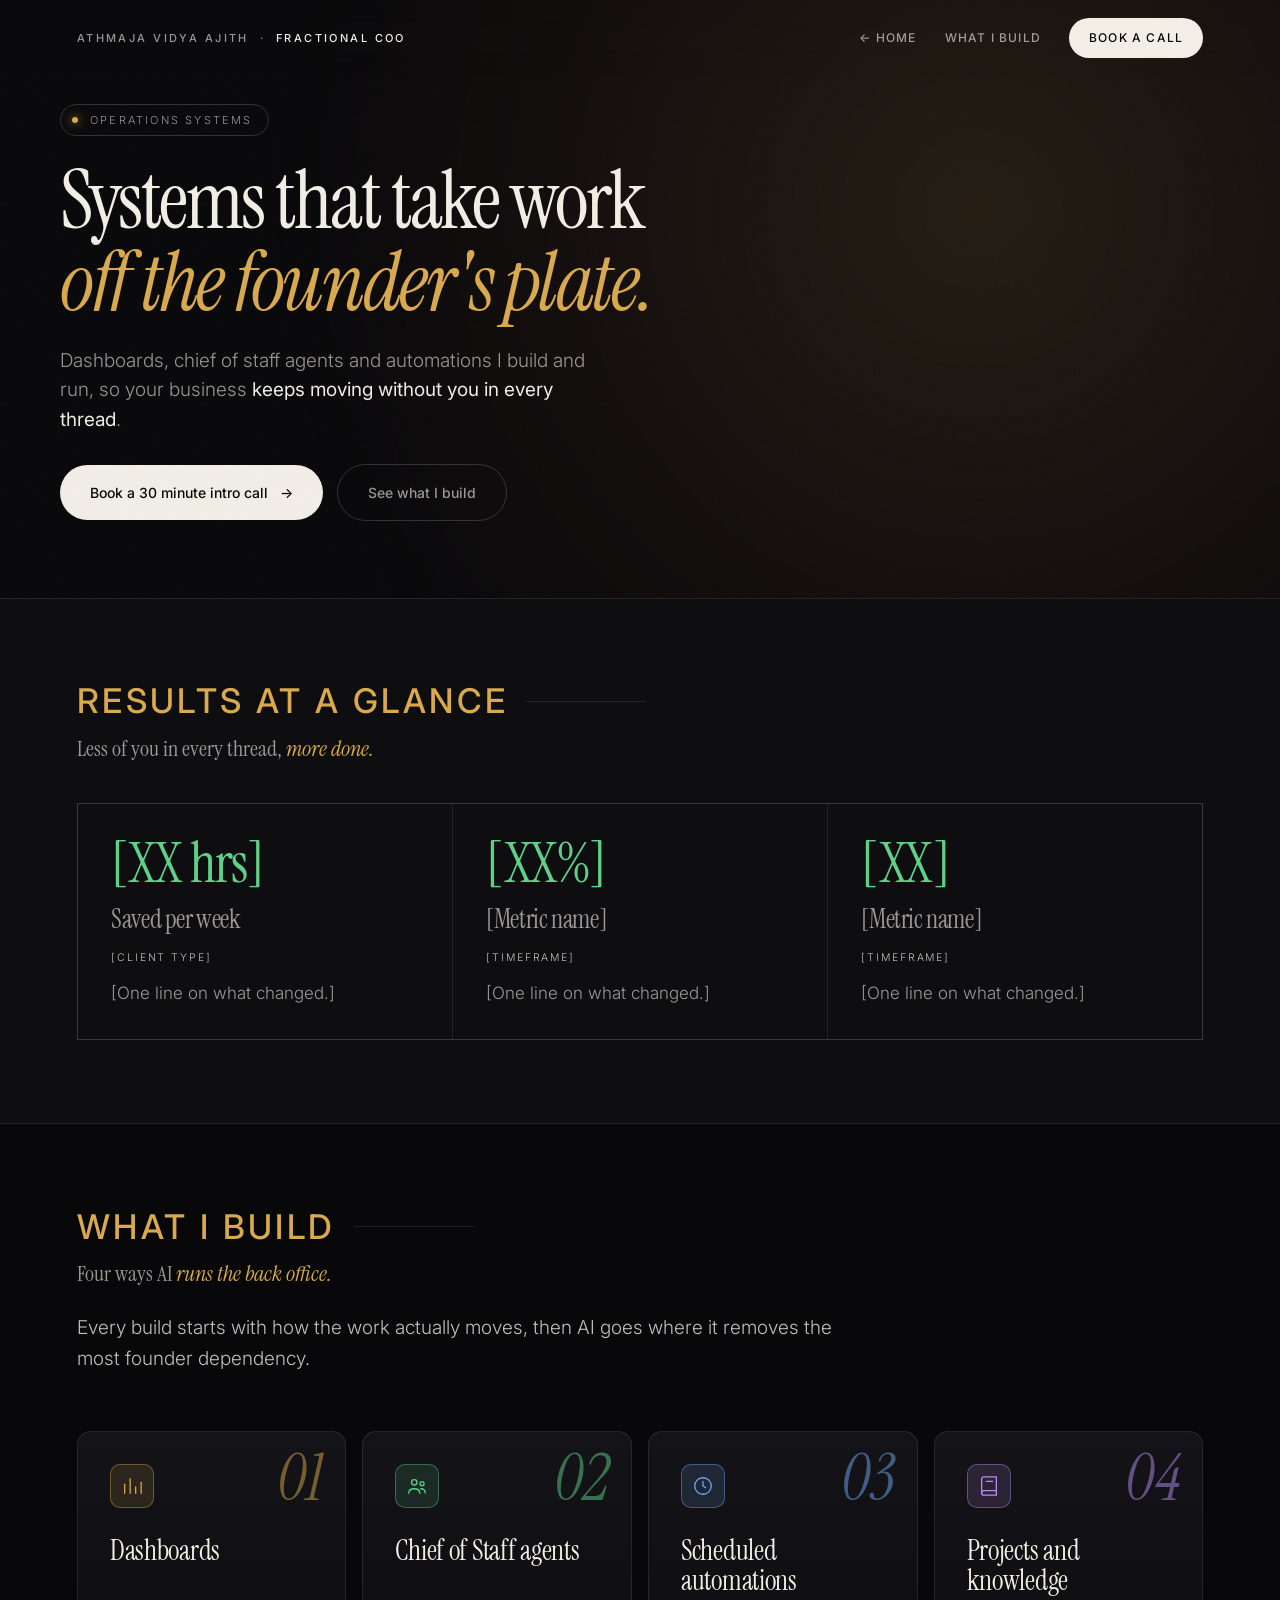
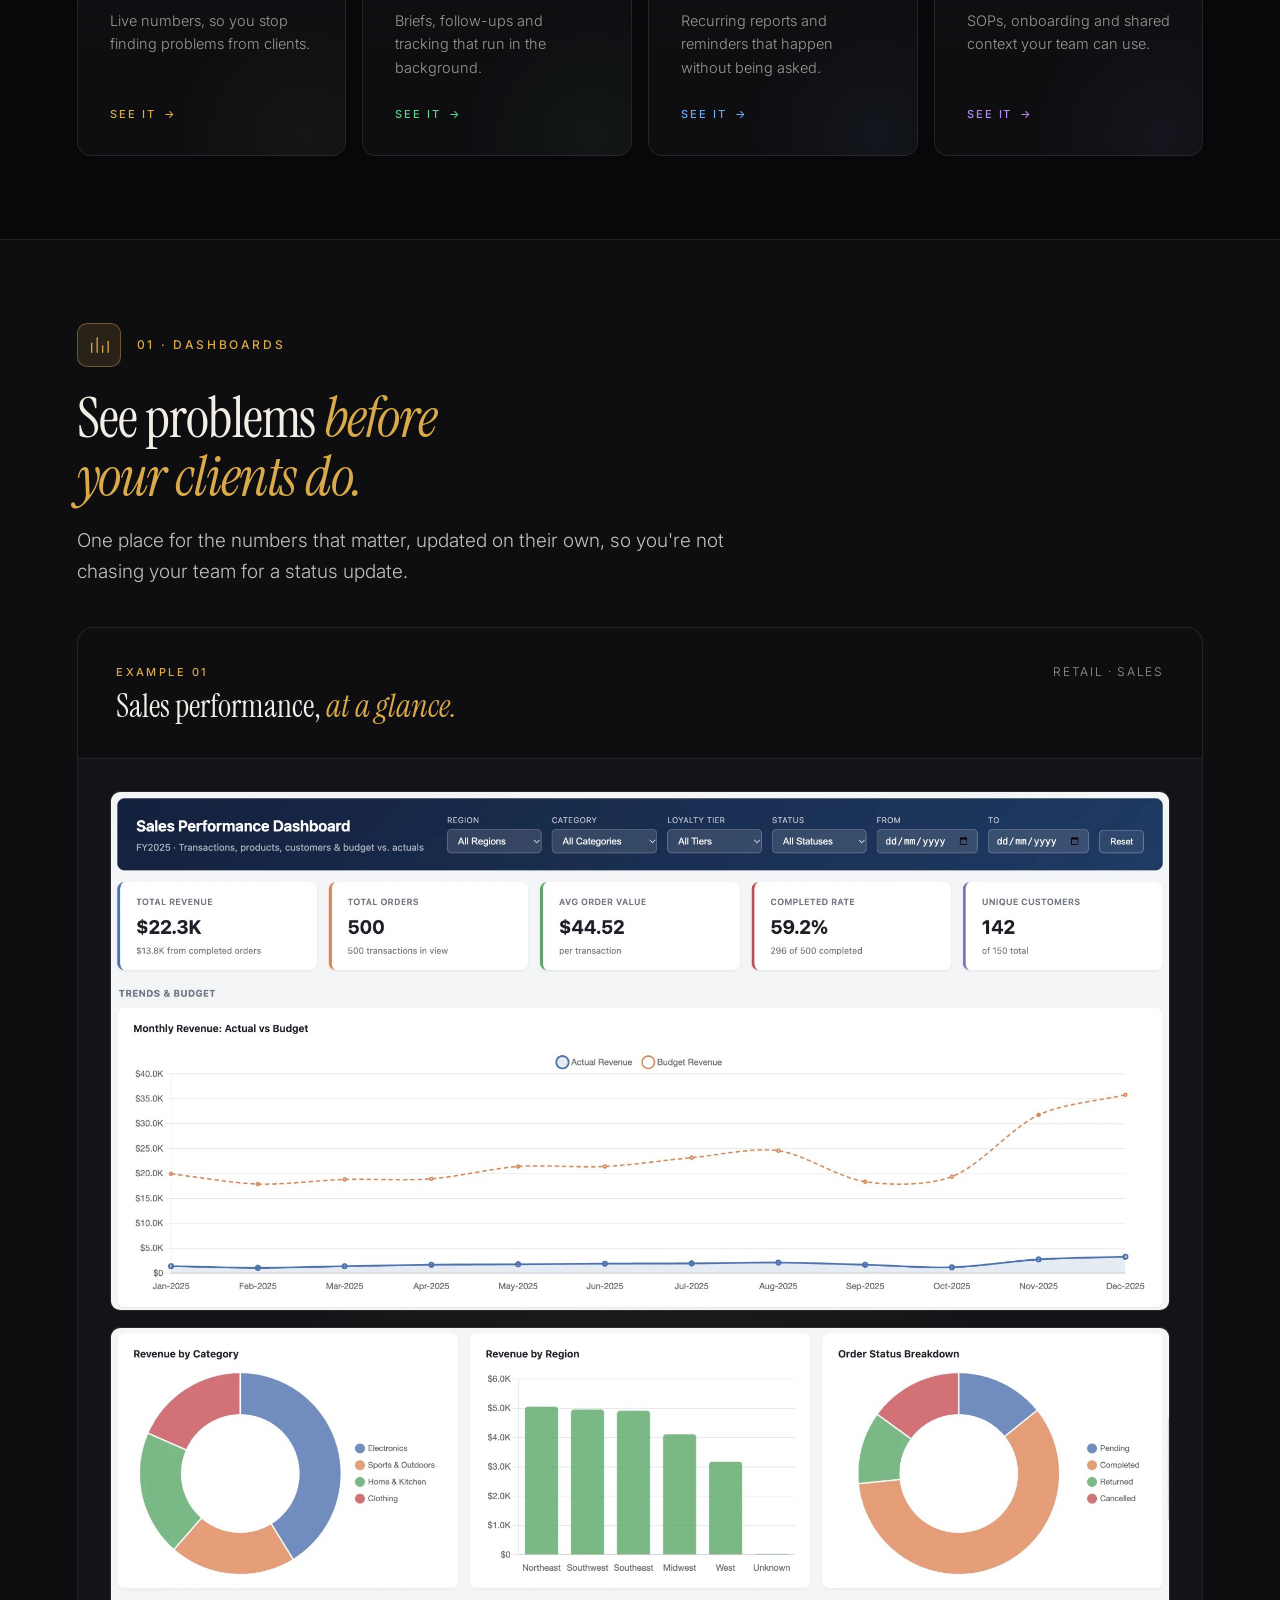
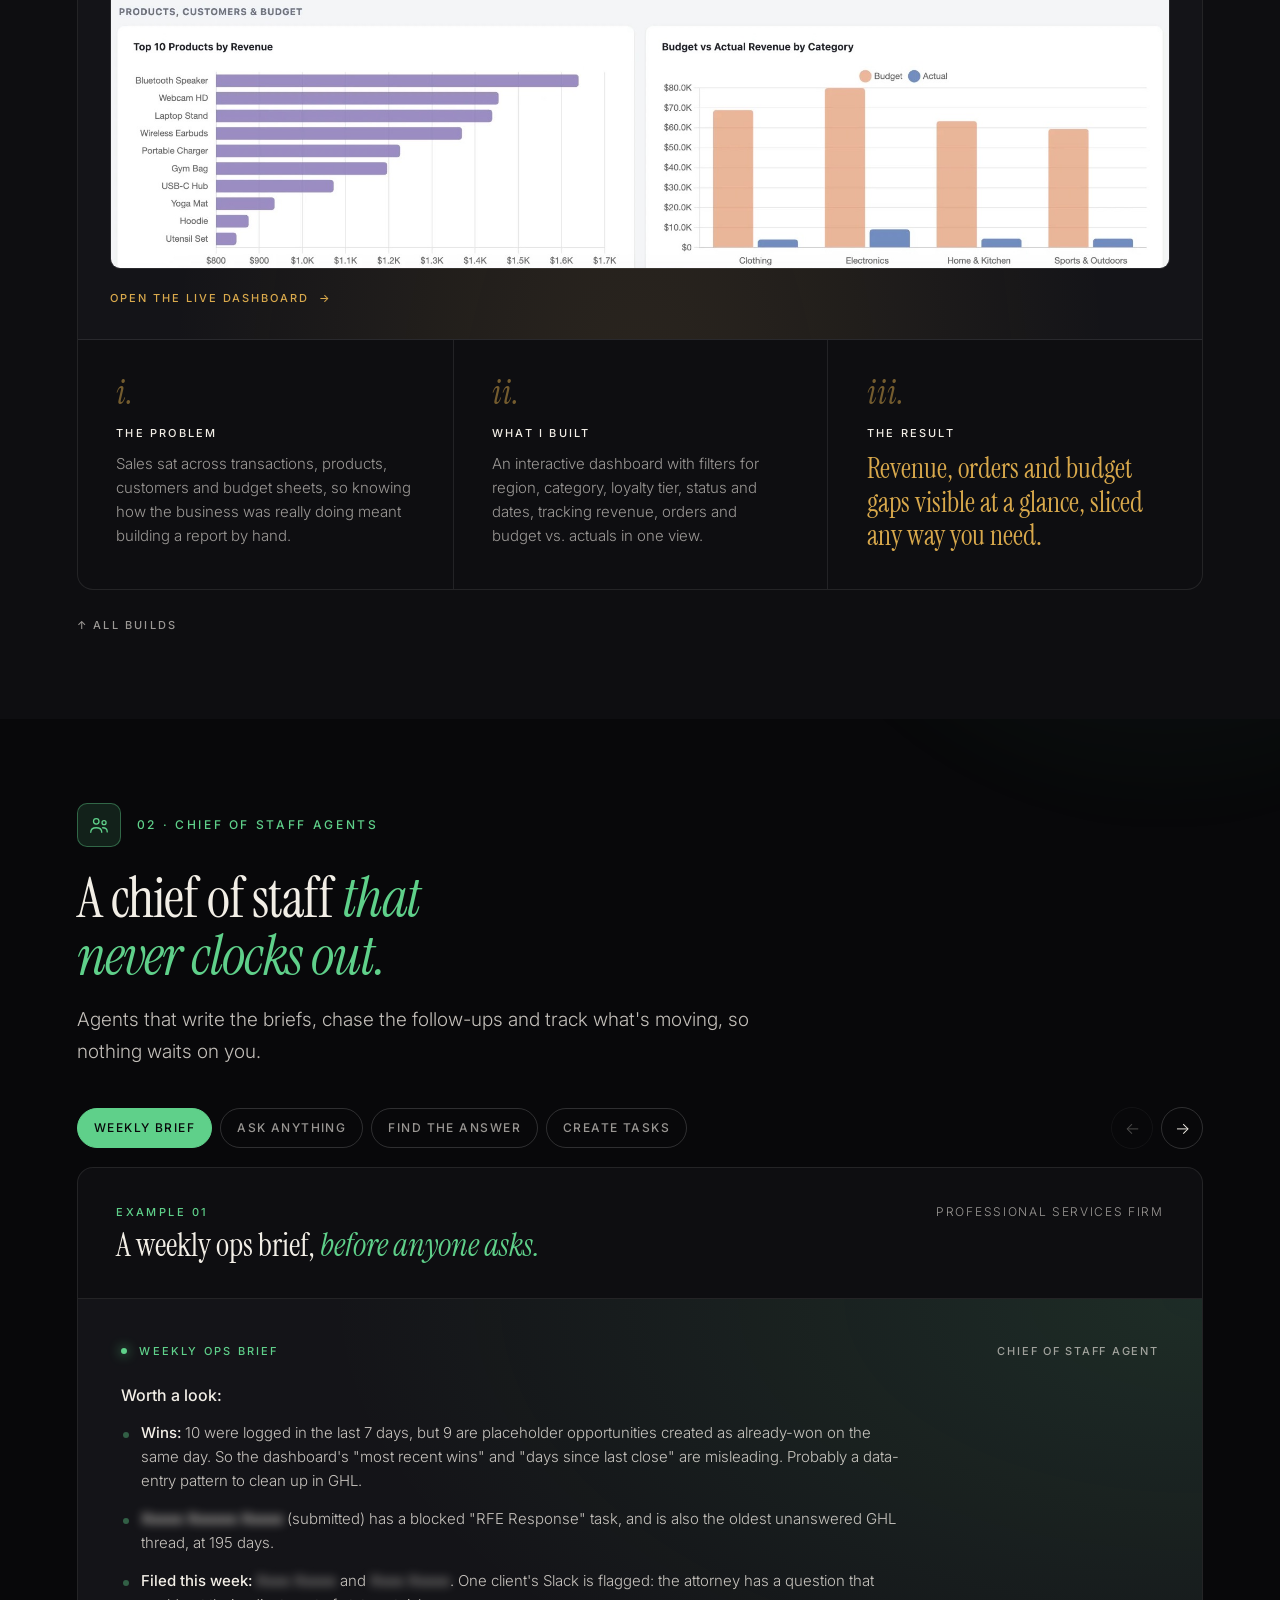
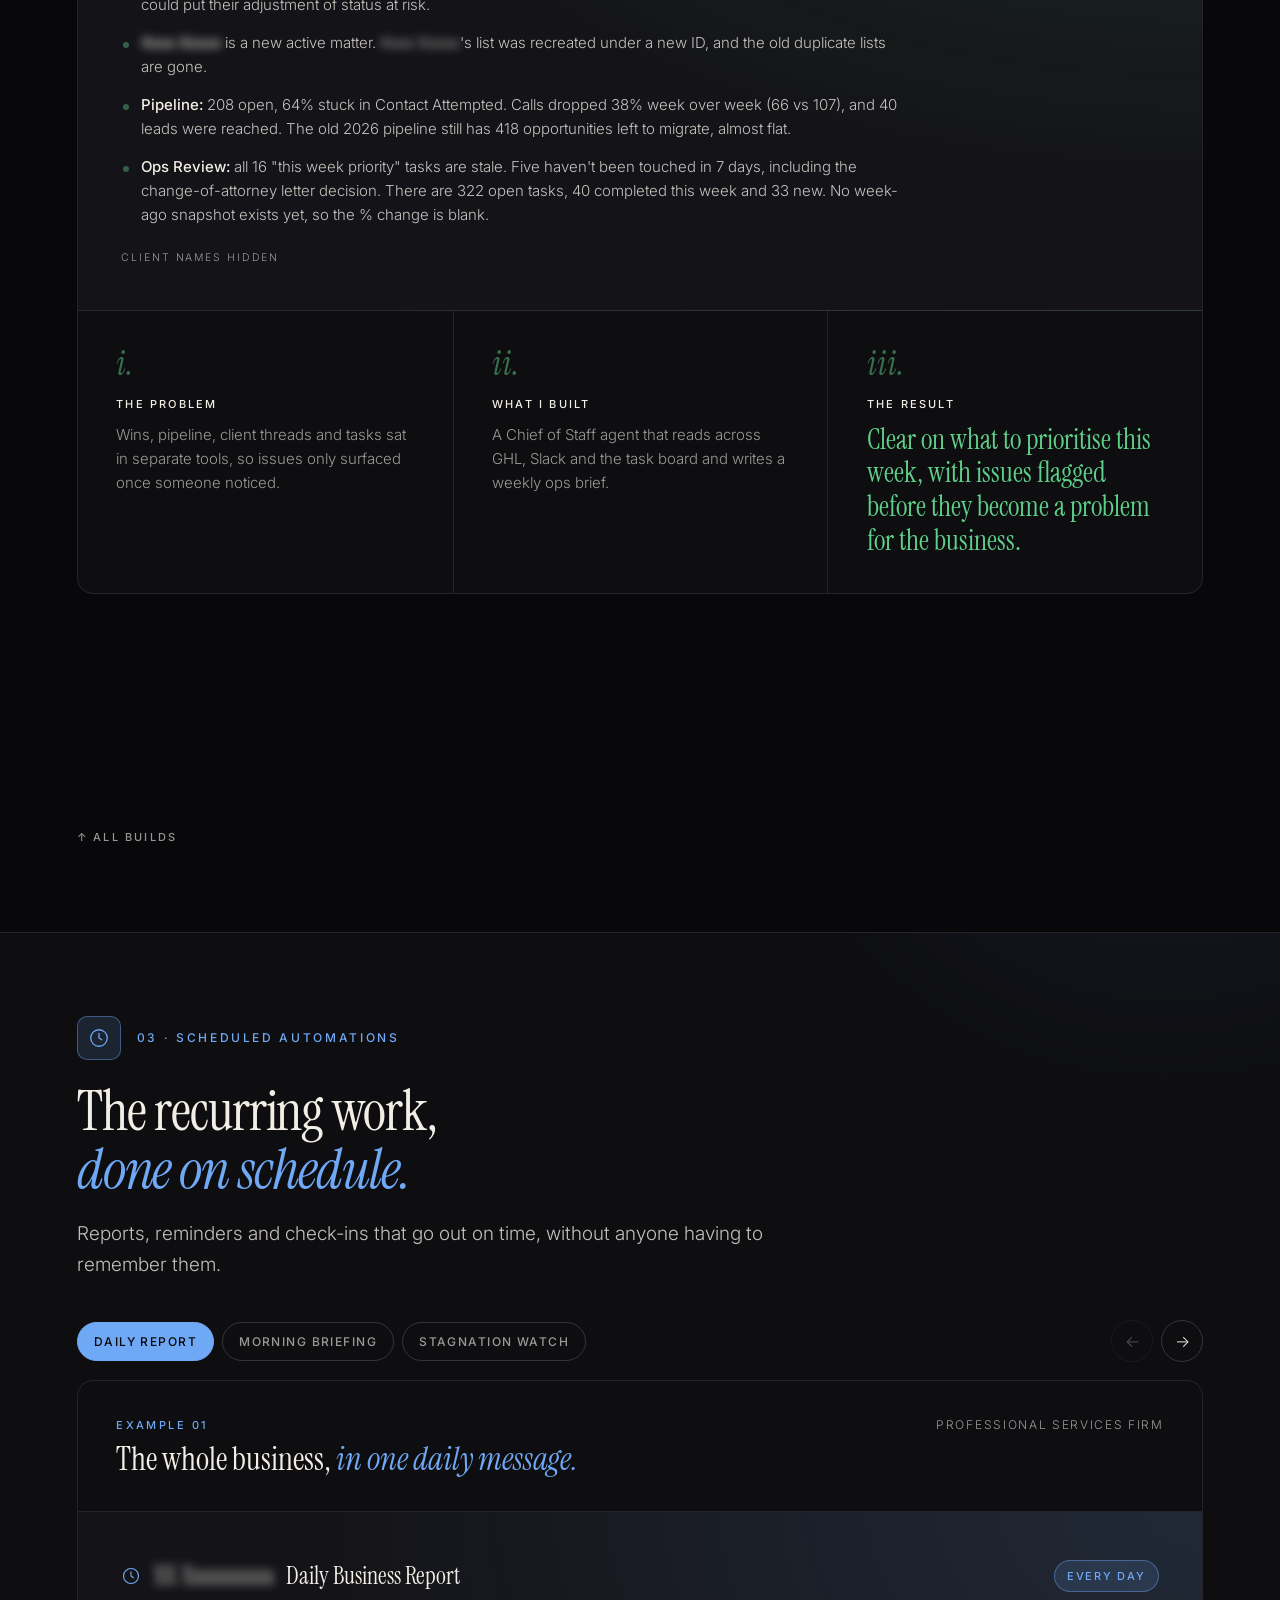
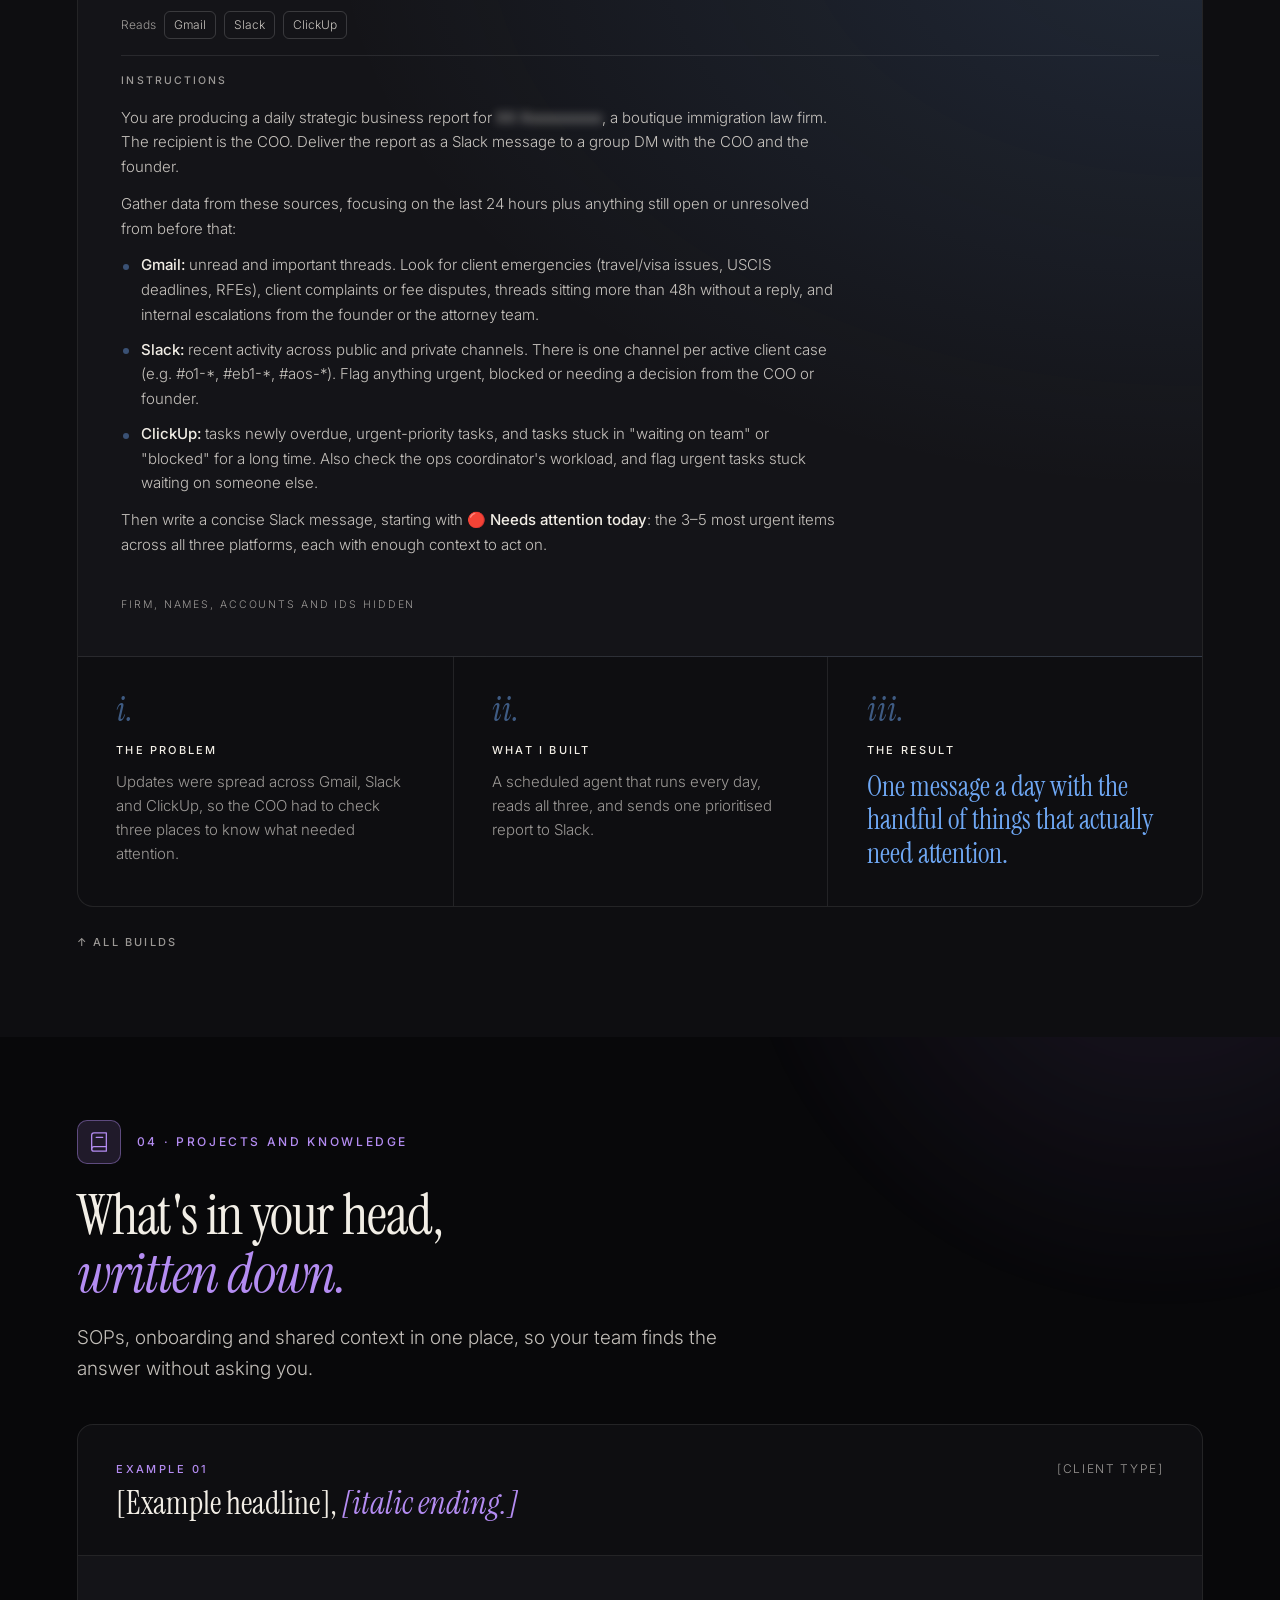
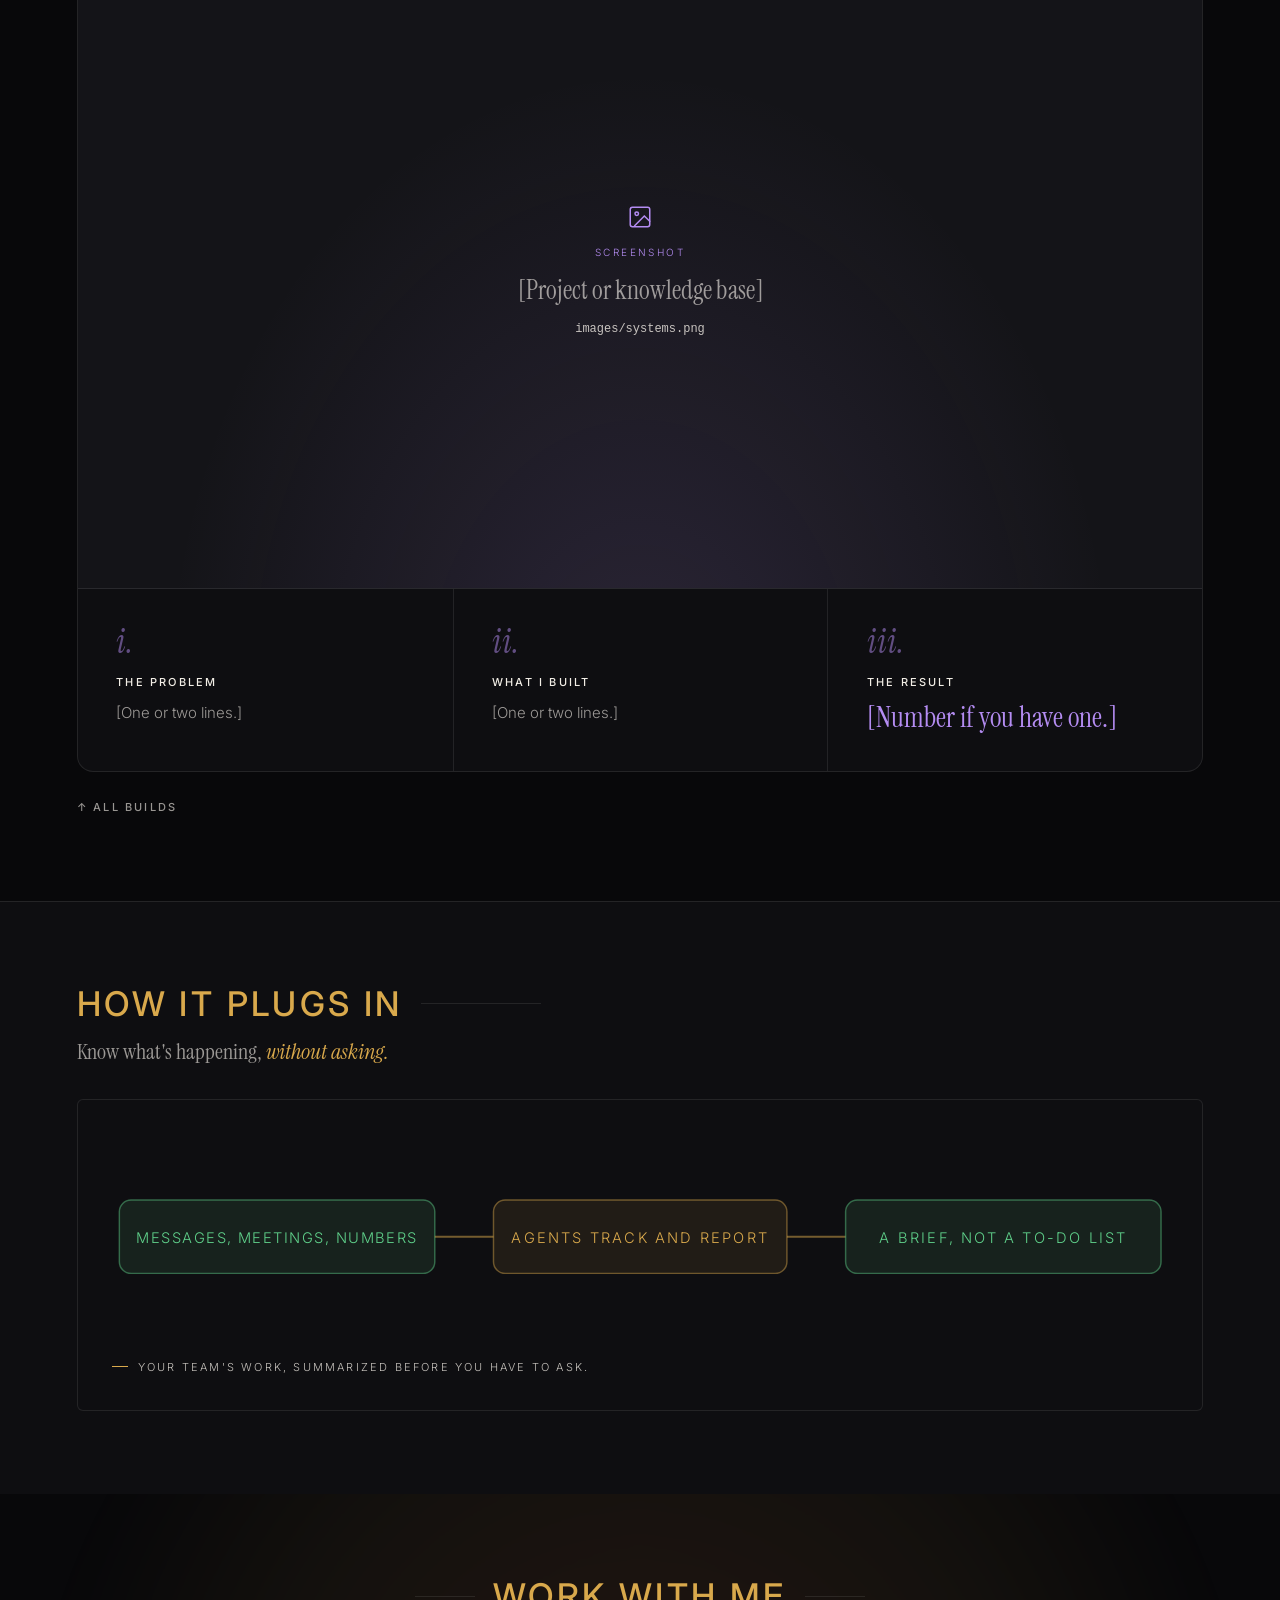
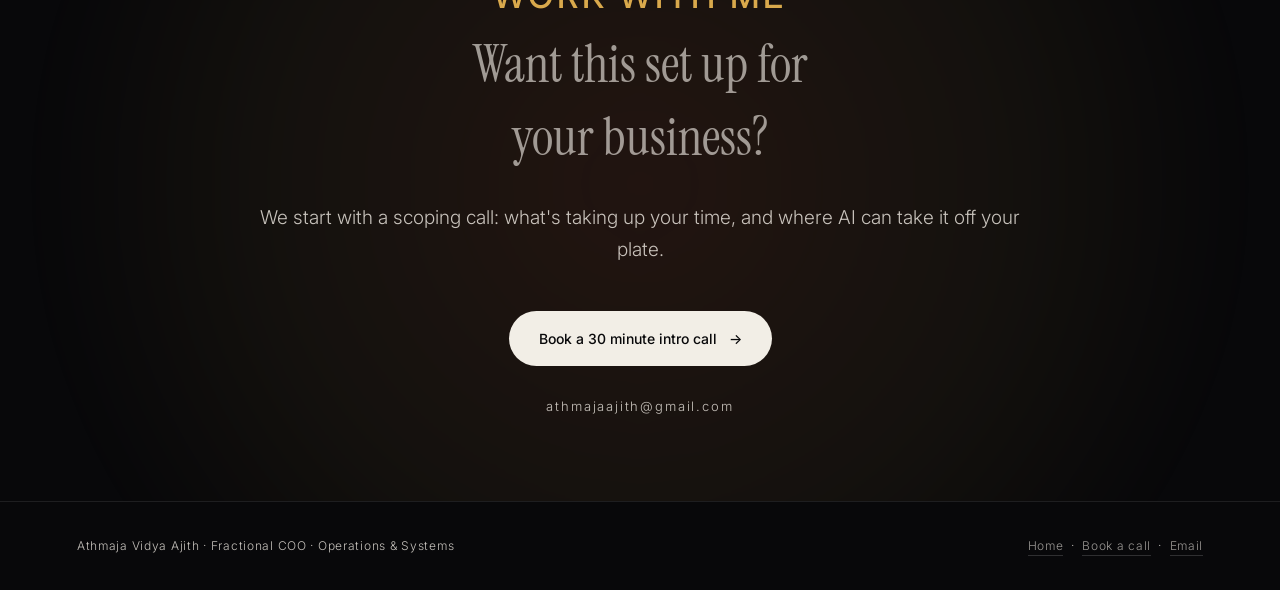
==== index.html @ f4226445 "Colour each example's result in its section accent Co-Authored-By: Claude Opus 5.5 <noreply@anthropi" ====
<!DOCTYPE html>
<html lang="en">
<head>
<meta charset="UTF-8">
<meta name="viewport" content="width=device-width, initial-scale=1.0">
<title>Systems | Athmaja Vidya Ajith, Fractional COO</title>
<meta name="description" content="Dashboards, chief of staff agents and automations that take work off the founder's plate.">
<link rel="icon" href="data:image/svg+xml,%3Csvg xmlns='http://www.w3.org/2000/svg' viewBox='0 0 64 64'%3E%3Crect width='64' height='64' rx='12' fill='%2308080A'/%3E%3Cpath d='M18 20 L32 46 L46 20' fill='none' stroke='%23D9A94C' stroke-width='6' stroke-linecap='round' stroke-linejoin='round'/%3E%3C/svg%3E">
<link rel="preconnect" href="https://fonts.googleapis.com">
<link rel="preconnect" href="https://fonts.gstatic.com" crossorigin>
<link href="https://fonts.googleapis.com/css2?family=Instrument+Serif:ital@0;1&family=Inter:wght@300;400;500;600&display=swap" rel="stylesheet">
<script>if("IntersectionObserver" in window)document.documentElement.classList.add("js-rv");</script>
<link rel="stylesheet" href="styles.css?v=10">
</head>
<body>

<div id="progress"></div>

<nav id="nav">
  <div class="nav-mark">Athmaja Vidya Ajith &nbsp;·&nbsp; <b>Fractional COO</b></div>
  <div class="nav-links">
    <a class="nav-link" href="https://vidyaajith.github.io/main-portfolio/">← Home</a>
    <a class="nav-link" href="#builds">What I build</a>
    <a class="nav-cta" href="https://calendly.com/athmanaajith/30min?month=2026-08" target="_blank" rel="noopener">Book a call</a>
  </div>
</nav>

<!-- 1. HERO -->
<header class="hero">
  <div class="wrap" style="width:100%">
    <div class="hero-tag rv"><span class="dot"></span> Operations systems</div>
    <h1 class="rv">Systems that take work<span class="it">off the founder's plate.</span></h1>
    <p class="hero-sub rv">Dashboards, chief of staff agents and automations I build and run, so your business <b>keeps moving without you in every thread</b>.</p>
    <div class="hero-actions rv">
      <a class="btn btn-primary" href="https://calendly.com/athmanaajith/30min?month=2026-08" target="_blank" rel="noopener">Book a 30 minute intro call <span class="arw">→</span></a>
      <a class="btn btn-ghost" href="#builds">See what I build</a>
    </div>
  </div>
</header>

<!-- 2. RESULTS -->
<section class="results" id="results">
  <div class="wrap">
    <div class="eyebrow rv">Results at a glance</div>
    <h2 class="rv">Less of you in every thread, <em>more done.</em></h2>
    <div class="rgrid">
      <div class="r rv"><div class="big grn">[XX hrs]</div><div class="ttl">Saved per week</div><div class="sub">[Client type]</div><p>[One line on what changed.]</p></div>
      <div class="r rv"><div class="big grn">[XX%]</div><div class="ttl">[Metric name]</div><div class="sub">[Timeframe]</div><p>[One line on what changed.]</p></div>
      <div class="r rv"><div class="big grn">[XX]</div><div class="ttl">[Metric name]</div><div class="sub">[Timeframe]</div><p>[One line on what changed.]</p></div>
    </div>
  </div>
</section>

<!-- 3. THE FOUR BUILDS -->
<section id="builds">
  <div class="wrap">
    <div class="eyebrow rv">What I build</div>
    <h2 class="rv">Four ways AI <em>runs the back office.</em></h2>
    <p class="lede rv">Every build starts with how the work actually moves, then AI goes where it removes the most founder dependency.</p>
    <div class="approach">
      <a class="ap rv" href="#dashboards">
        <span class="num">01</span>
        <div class="icobox"><svg class="ico" viewBox="0 0 24 24"><path d="M4 20V10"/><path d="M10 20V4"/><path d="M16 20v-7"/><path d="M22 20V8"/></svg></div>
        <h3>Dashboards</h3><p>Live numbers, so you stop finding problems from clients.</p>
        <span class="more">See it <span>&rarr;</span></span>
      </a>
      <a class="ap g rv" href="#agents">
        <span class="num">02</span>
        <div class="icobox"><svg class="ico" viewBox="0 0 24 24"><circle cx="9" cy="8" r="3"/><path d="M3 20c0-3.3 2.7-5 6-5s6 1.7 6 5"/><circle cx="17.5" cy="9.5" r="2.2"/><path d="M16 15c3 0 5 1.6 5 4.5"/></svg></div>
        <h3>Chief of Staff agents</h3><p>Briefs, follow-ups and tracking that run in the background.</p>
        <span class="more">See it <span>&rarr;</span></span>
      </a>
      <a class="ap blue rv" href="#automations">
        <span class="num">03</span>
        <div class="icobox"><svg class="ico" viewBox="0 0 24 24"><circle cx="12" cy="12" r="9"/><path d="M12 7v5l3 2"/></svg></div>
        <h3>Scheduled automations</h3><p>Recurring reports and reminders that happen without being asked.</p>
        <span class="more">See it <span>&rarr;</span></span>
      </a>
      <a class="ap violet rv" href="#knowledge">
        <span class="num">04</span>
        <div class="icobox"><svg class="ico" viewBox="0 0 24 24"><path d="M4 19.5A2.5 2.5 0 0 1 6.5 17H20"/><path d="M6.5 2H20v20H6.5A2.5 2.5 0 0 1 4 19.5v-15A2.5 2.5 0 0 1 6.5 2z"/><path d="M9 7h7"/></svg></div>
        <h3>Projects and knowledge</h3><p>SOPs, onboarding and shared context your team can use.</p>
        <span class="more">See it <span>&rarr;</span></span>
      </a>
    </div>
  </div>
</section>

<!-- 4. EXAMPLES -->
<section id="dashboards" class="build acc-gold" style="background:var(--ink-2);border-top:1px solid var(--line)">
  <div class="wrap">
    <div class="tagrow rv">
      <div class="icobox"><svg class="ico" viewBox="0 0 24 24"><path d="M4 20V10"/><path d="M10 20V4"/><path d="M16 20v-7"/><path d="M22 20V8"/></svg></div>
      <span class="tag">01 · Dashboards</span>
    </div>
    <h2 class="build-title rv">See problems <em>before your clients do.</em></h2>
    <p class="lede rv">One place for the numbers that matter, updated on their own, so you're not chasing your team for a status update.</p>
    <!-- copy the whole <article class="case"> block to add another example -->
    <article class="case rv">
      <div class="case-head">
        <div><div class="k">Example 01</div><h3>Sales performance, <em>at a glance.</em></h3></div>
        <div class="client">Retail · sales</div>
      </div>
      <div class="shots">
        <img class="shot" src="images/sales-dashboard-overview.jpg" alt="Sales Performance Dashboard: filters for region, category, loyalty tier, status and dates; KPI cards for revenue, orders, average order value, completed rate and unique customers; monthly actual vs budget revenue chart" width="1980" height="968" loading="lazy">
        <img class="shot" src="images/sales-dashboard-breakdowns.jpg" alt="Dashboard breakdowns: revenue by category, revenue by region, order status, top 10 products by revenue, and budget vs actual revenue by category" width="1980" height="1010" loading="lazy">
        <a class="live" href="https://vidyaajith.github.io/sales-dashboard-portfolio/sales_dashboard.html" target="_blank" rel="noopener">Open the live dashboard <span>&rarr;</span></a>
      </div>
      <div class="steps">
        <div class="step"><span class="n">i.</span><b>The problem</b><p>Sales sat across transactions, products, customers and budget sheets, so knowing how the business was really doing meant building a report by hand.</p></div>
        <div class="step"><span class="n">ii.</span><b>What I built</b><p>An interactive dashboard with filters for region, category, loyalty tier, status and dates, tracking revenue, orders and budget vs. actuals in one view.</p></div>
        <div class="step res"><span class="n">iii.</span><b>The result</b><p>Revenue, orders and budget gaps visible at a glance, sliced any way you need.</p></div>
      </div>
    </article>
    <a class="backlink rv" href="#builds">&uarr; All builds</a>
  </div>
</section>

<section id="agents" class="build acc-green">
  <div class="wrap">
    <div class="tagrow rv">
      <div class="icobox"><svg class="ico" viewBox="0 0 24 24"><circle cx="9" cy="8" r="3"/><path d="M3 20c0-3.3 2.7-5 6-5s6 1.7 6 5"/><circle cx="17.5" cy="9.5" r="2.2"/><path d="M16 15c3 0 5 1.6 5 4.5"/></svg></div>
      <span class="tag">02 · Chief of Staff agents</span>
    </div>
    <h2 class="build-title rv">A chief of staff <em>that never clocks out.</em></h2>
    <p class="lede rv">Agents that write the briefs, chase the follow-ups and track what's moving, so nothing waits on you.</p>
    <!-- copy the whole <article class="case"> block to add another example -->
    <div class="slider rv">
      <div class="slider-bar">
        <div class="slider-tabs" role="tablist"><button class="slider-tab on" type="button" role="tab" aria-selected="true">Weekly brief</button><button class="slider-tab" type="button" role="tab" aria-selected="false">Ask anything</button><button class="slider-tab" type="button" role="tab" aria-selected="false">Find the answer</button><button class="slider-tab" type="button" role="tab" aria-selected="false">Create tasks</button></div>
        <div class="slider-arrows"><button class="slider-btn prev" type="button" aria-label="Previous example">&larr;</button><button class="slider-btn next" type="button" aria-label="Next example">&rarr;</button></div>
      </div>
      <div class="track">
    <article class="case">
      <div class="case-head">
        <div><div class="k">Example 01</div><h3>A weekly ops brief, <em>before anyone asks.</em></h3></div>
        <div class="client">Professional services firm</div>
      </div>
      <div class="brief">
        <div class="brief-head"><span class="dot"></span><span>Weekly ops brief</span><span class="by">Chief of Staff agent</span></div>
        <p class="brief-lead">Worth a look:</p>
        <ul>
          <li><b>Wins:</b> 10 were logged in the last 7 days, but 9 are placeholder opportunities created as already-won on the same day. So the dashboard's "most recent wins" and "days since last close" are misleading. Probably a data-entry pattern to clean up in GHL.</li>
          <li><b><span class="redact" aria-label="name hidden">Xxxxx Xxxxxx Xxxxx</span></b> (submitted) has a blocked "RFE Response" task, and is also the oldest unanswered GHL thread, at 195 days.</li>
          <li><b>Filed this week:</b> <span class="redact" aria-label="name hidden">Xxxx Xxxxx</span> and <span class="redact" aria-label="name hidden">Xxxx Xxxxx</span>. One client's Slack is flagged: the attorney has a question that could put their adjustment of status at risk.</li>
          <li><b><span class="redact" aria-label="name hidden">Xxxx Xxxxx</span></b> is a new active matter. <span class="redact" aria-label="name hidden">Xxxx Xxxxx</span>'s list was recreated under a new ID, and the old duplicate lists are gone.</li>
          <li><b>Pipeline:</b> 208 open, 64% stuck in Contact Attempted. Calls dropped 38% week over week (66 vs 107), and 40 leads were reached. The old 2026 pipeline still has 418 opportunities left to migrate, almost flat.</li>
          <li><b>Ops Review:</b> all 16 "this week priority" tasks are stale. Five haven't been touched in 7 days, including the change-of-attorney letter decision. There are 322 open tasks, 40 completed this week and 33 new. No week-ago snapshot exists yet, so the % change is blank.</li>
        </ul>
        <div class="brief-note">Client names hidden</div>
      </div>
      <div class="steps">
        <div class="step"><span class="n">i.</span><b>The problem</b><p>Wins, pipeline, client threads and tasks sat in separate tools, so issues only surfaced once someone noticed.</p></div>
        <div class="step"><span class="n">ii.</span><b>What I built</b><p>A Chief of Staff agent that reads across GHL, Slack and the task board and writes a weekly ops brief.</p></div>
        <div class="step res"><span class="n">iii.</span><b>The result</b><p>Clear on what to prioritise this week, with issues flagged before they become a problem for the business.</p></div>
      </div>
    </article>
    <article class="case">
      <div class="case-head">
        <div><div class="k">Example 02</div><h3>Ask anything, <em>get the full story.</em></h3></div>
        <div class="client">Professional services firm</div>
      </div>
      <div class="chat">
        <div class="q">Why is <span class="redact" aria-label="name hidden">Xxxxx Xxxx</span>'s case not sent to union/peer group?</div>
        <div class="tool">Used ClickUp: Filter Tasks &rsaquo;</div>
        <div class="a">
          <p>It's stuck on payment logistics to the union, not on anything with the client.</p>
          <p>Timeline from ClickUp + Slack:</p>
          <ul>
            <li>Client already paid the firm for the union/peer consultation, invoice sent. Both done.</li>
            <li>But <b>"Send the case to Union/Peer Consultations"</b> has been sitting in <b>"under review"</b> for weeks, never moved to complete.</li>
            <li><b>"Pay Union/Peer group and notify Case Manager"</b> (<span class="redact" aria-label="name hidden">Xxxxxxx</span>'s task, actually paying the union) is still marked <b>"to do"</b>, untouched.</li>
          </ul>
          <p>Why: the union requires payment by check, not card. That kicked off a mini saga. <span class="redact" aria-label="name hidden">Xxxxxx</span> asked <span class="redact" aria-label="name hidden">Xxxxxxx</span> how to handle it, <span class="redact" aria-label="name hidden">Xxxxxxx</span> asked <span class="redact" aria-label="name hidden">Xxxx</span> if they could still use the old Checkflo account, <span class="redact" aria-label="name hidden">Xxxx</span> needed to personally authorise the payment via an email prompt, <span class="redact" aria-label="name hidden">Xxxxxxx</span> flagged it as "awaiting approval", and <span class="redact" aria-label="name hidden">Xxxx</span> approved it.</p>
        </div>
        <div class="brief-note">Names and identifying details hidden</div>
      </div>
      <div class="steps">
        <div class="step"><span class="n">i.</span><b>The problem</b><p>Answers were spread across ClickUp and Slack, so a simple status question meant digging through threads or asking around.</p></div>
        <div class="step"><span class="n">ii.</span><b>What I built</b><p>A Chief of Staff agent you can ask anything. It searches across every system and explains what's actually going on.</p></div>
        <div class="step res"><span class="n">iii.</span><b>The result</b><p>Any question about the business, answered from across all the systems.</p></div>
      </div>
    </article>
    <article class="case">
      <div class="case-head">
        <div><div class="k">Example 03</div><h3>Any question, <em>answered from the source.</em></h3></div>
        <div class="client">Professional services firm</div>
      </div>
      <div class="chat">
        <div class="q">Can you check the SOPs in the shared drive and see if there is an existing SOP for RFEs?</div>
        <div class="tool">Used 2 tools &rsaquo;</div>
        <div class="a">
          <p>Yes, there is one, and it's fairly comprehensive. I should have checked Drive first, sorry about that.</p>
          <p><b class="doclink">"SOP: Request for Evidence (RFE) / Notice of Intent to Deny (NOID) Handling &amp; Pricing Calculation"</b></p>
          <p>It covers:</p>
          <ul>
            <li>Purpose and scope: RFE, NOID and equivalent notices; applies to O-1, O-2 and EB petitions</li>
            <li>Roles: admin staff (intake, date-stamping, deadline tracking), case manager plus attorney approval (substantive review, response strategy), finance and billing (pricing, invoicing)</li>
            <li>Procedure: receipt and intake &rarr; initial review and triage (standard vs. complex RFE vs. NOID) &rarr; response strategy</li>
            <li>A library of example RFE responses on file (<span class="redact" aria-label="name hidden">Xx Xxxxxx</span>, <span class="redact" aria-label="name hidden">Xxxxx Xxxxx</span>, <span class="redact" aria-label="name hidden">Xxxx Xxxxxx</span>, <span class="redact" aria-label="name hidden">Xxxxxxx Xxxxxxx</span>)</li>
            <li><b>Pricing framework:</b> priced per page of the USCIS-issued notice (not counting exhibits or attorney drafts), with page count verified by admin and the case handler before billing, plus discount and adjustment rules</li>
          </ul>
          <p>So the gap isn't "no SOP". It's that this one exists but clearly isn't being followed consistently, since <span class="redact" aria-label="name hidden">Xxx Xxxxx</span>'s and <span class="redact" aria-label="name hidden">Xxxx Xxxx</span>'s RFEs both had confusion and delays recently. The doc itself looks solid.</p>
          <p>Given that, I'd scrap the draft I gave you and instead suggest: don't write a new SOP, audit whether the existing one is actually being used (deadline logged in ClickUp per step 5.1? page-count-based invoice issued per 5.5?). Want me to check either case against these specific steps to see where it broke down?</p>
        </div>
        <div class="brief-note">Names and identifying details hidden</div>
      </div>
      <div class="steps">
        <div class="step"><span class="n">i.</span><b>The problem</b><p>Answers were buried in shared drives, docs and threads, so finding out something simple meant searching for it yourself.</p></div>
        <div class="step"><span class="n">ii.</span><b>What I built</b><p>An agent you can ask anything. It searches Drive, ClickUp and Slack, reads what it finds and answers with the source.</p></div>
        <div class="step res"><span class="n">iii.</span><b>The result</b><p>The answer in one reply, with the source attached and a suggested next step.</p></div>
      </div>
    </article>
    <article class="case">
      <div class="case-head">
        <div><div class="k">Example 04</div><h3>Say it once, <em>it's on the board.</em></h3></div>
        <div class="client">Professional services firm</div>
      </div>
      <div class="chat">
        <div class="q">Can you add a task for <span class="redact" aria-label="name hidden">Xxxxxxx</span> to update the LawPay SOP and the default account in LawPay to our new IOLTA account? Make it due tomorrow and tag it as this week's priority.</div>
        <div class="tool">Used ClickUp: Create Task &rsaquo;</div>
        <div class="a">
          <p>Done: <b class="doclink">Update LawPay SOP and default account to new IOLTA</b>, assigned to <span class="redact" aria-label="name hidden">Xxxxxxx</span>, due tomorrow, tagged "this week priority."</p>
        </div>
        <div class="brief-note">Names and identifying details hidden</div>
      </div>
      <div class="steps">
        <div class="step"><span class="n">i.</span><b>The problem</b><p>Turning a passing thought into a proper task meant opening ClickUp and filling in every field by hand.</p></div>
        <div class="step"><span class="n">ii.</span><b>What I built</b><p>The agent creates tasks from a plain-language request, with the assignee, due date and tags already set.</p></div>
        <div class="step res"><span class="n">iii.</span><b>The result</b><p>Any task created in seconds, straight from a conversation.</p></div>
      </div>
    </article>
      </div>
    </div>
    <a class="backlink rv" href="#builds">&uarr; All builds</a>
  </div>
</section>

<section id="automations" class="build acc-blue" style="background:var(--ink-2);border-top:1px solid var(--line)">
  <div class="wrap">
    <div class="tagrow rv">
      <div class="icobox"><svg class="ico" viewBox="0 0 24 24"><circle cx="12" cy="12" r="9"/><path d="M12 7v5l3 2"/></svg></div>
      <span class="tag">03 · Scheduled automations</span>
    </div>
    <h2 class="build-title rv">The recurring work, <em>done on schedule.</em></h2>
    <p class="lede rv">Reports, reminders and check-ins that go out on time, without anyone having to remember them.</p>
    <div class="slider rv">
      <div class="slider-bar">
        <div class="slider-tabs" role="tablist"><button class="slider-tab on" type="button" role="tab" aria-selected="true">Daily report</button><button class="slider-tab" type="button" role="tab" aria-selected="false">Morning briefing</button><button class="slider-tab" type="button" role="tab" aria-selected="false">Stagnation watch</button></div>
        <div class="slider-arrows"><button class="slider-btn prev" type="button" aria-label="Previous example">&larr;</button><button class="slider-btn next" type="button" aria-label="Next example">&rarr;</button></div>
      </div>
      <div class="track">
        <article class="case">
      <div class="case-head">
        <div><div class="k">Example 01</div><h3>The whole business, <em>in one daily message.</em></h3></div>
        <div class="client">Professional services firm</div>
      </div>
      <div class="task">
        <div class="task-head">
          <div class="task-name"><svg class="ico" viewBox="0 0 24 24"><circle cx="12" cy="12" r="9"/><path d="M12 7v5l3 2"/></svg><span class="redact" aria-label="name hidden">XX Xxxxxxxxxx</span> Daily Business Report</div>
          <span class="sched">Every day</span>
        </div>
        <div class="task-src">Reads <span>Gmail</span><span>Slack</span><span>ClickUp</span></div>
        <div class="task-label">Instructions</div>
        <div class="a">
          <p>You are producing a daily strategic business report for <span class="redact" aria-label="name hidden">XX Xxxxxxxxxx</span>, a boutique immigration law firm. The recipient is the COO. Deliver the report as a Slack message to a group DM with the COO and the founder.</p>
          <p>Gather data from these sources, focusing on the last 24 hours plus anything still open or unresolved from before that:</p>
          <ul>
            <li><b>Gmail:</b> unread and important threads. Look for client emergencies (travel/visa issues, USCIS deadlines, RFEs), client complaints or fee disputes, threads sitting more than 48h without a reply, and internal escalations from the founder or the attorney team.</li>
            <li><b>Slack:</b> recent activity across public and private channels. There is one channel per active client case (e.g. #o1-*, #eb1-*, #aos-*). Flag anything urgent, blocked or needing a decision from the COO or founder.</li>
            <li><b>ClickUp:</b> tasks newly overdue, urgent-priority tasks, and tasks stuck in "waiting on team" or "blocked" for a long time. Also check the ops coordinator's workload, and flag urgent tasks stuck waiting on someone else.</li>
          </ul>
          <p>Then write a concise Slack message, starting with <b>🔴 Needs attention today</b>: the 3–5 most urgent items across all three platforms, each with enough context to act on.</p>
        </div>
        <div class="brief-note">Firm, names, accounts and IDs hidden</div>
      </div>
      <div class="steps">
        <div class="step"><span class="n">i.</span><b>The problem</b><p>Updates were spread across Gmail, Slack and ClickUp, so the COO had to check three places to know what needed attention.</p></div>
        <div class="step"><span class="n">ii.</span><b>What I built</b><p>A scheduled agent that runs every day, reads all three, and sends one prioritised report to Slack.</p></div>
        <div class="step res"><span class="n">iii.</span><b>The result</b><p>One message a day with the handful of things that actually need attention.</p></div>
      </div>
    </article>
    <article class="case">
      <div class="case-head">
        <div><div class="k">Example 02</div><h3>A morning briefing, <em>and the tasks to match.</em></h3></div>
        <div class="client">Professional services firm</div>
      </div>
      <div class="task">
        <div class="task-head">
          <div class="task-name"><svg class="ico" viewBox="0 0 24 24"><circle cx="12" cy="12" r="9"/><path d="M12 7v5l3 2"/></svg>Daily morning briefing</div>
          <span class="sched">Weekdays · 9 AM</span>
        </div>
        <div class="task-src">Reads <span>Gmail</span><span>Slack</span><span>ClickUp</span></div>
        <div class="task-label">Instructions</div>
        <div class="a">
          <p>You are acting as a daily briefing assistant for the Chief of Staff at <span class="redact" aria-label="name hidden">XX Xxxxxxxxxx</span>. Your job is to prepare a clean, actionable morning briefing AND create ClickUp tasks for anything that needs attention. This runs on working days only.</p>
          <p><b>Objective:</b> scan Gmail and Slack for anything that needs attention today, present it as a concise prioritised summary, and create a ClickUp task in the COS Team list for each action item found.</p>
          <ul>
            <li><b>Step 0, lookback window:</b> on Monday, look back to last Friday morning so the weekend is covered. Tuesday to Friday, use the last 24 hours. Don't rely on the scheduler's last-run time; it has been unreliable.</li>
            <li><b>Step 1, Gmail:</b> search for unread or recent emails since the lookback start. Filter out promotions, newsletters, automated notifications, and CC threads where the Chief of Staff isn't expected to act.</li>
            <li><b>Step 2, Slack:</b> scan channels and DMs for the same window and pull out anything needing a reply or decision.</li>
            <li><b>Step 3, ClickUp:</b> create one task per action item, with context and a link back to the source.</li>
          </ul>
        </div>
        <div class="brief-note">Firm, names, accounts and IDs hidden</div>
      </div>
      <div class="steps">
        <div class="step"><span class="n">i.</span><b>The problem</b><p>Mornings started with combing through email and Slack, and action items got lost along the way.</p></div>
        <div class="step"><span class="n">ii.</span><b>What I built</b><p>A weekday briefing that scans everything since the last working day and turns each action item into a ClickUp task.</p></div>
        <div class="step res"><span class="n">iii.</span><b>The result</b><p>Every action item is on the board before the day starts.</p></div>
      </div>
    </article>
    <article class="case">
      <div class="case-head">
        <div><div class="k">Example 03</div><h3>Catches slipping cases, <em>stays quiet otherwise.</em></h3></div>
        <div class="client">Professional services firm</div>
      </div>
      <div class="task">
        <div class="task-head">
          <div class="task-name"><svg class="ico" viewBox="0 0 24 24"><circle cx="12" cy="12" r="9"/><path d="M12 7v5l3 2"/></svg>Client Stagnation Watch</div>
          <span class="sched">Mon / Wed / Fri</span>
        </div>
        <div class="task-src">Reads <span>ClickUp</span><span>Slack</span></div>
        <div class="task-label">Instructions</div>
        <div class="a">
          <p>You are running the client STAGNATION check: a lean, targeted alert system that complements the full weekly client status check. Each run starts fresh; all history lives in a ClickUp doc page.</p>
          <p><b>Cost discipline is the whole point.</b> Don't build full per-client tables. Don't create a new page each run. Don't post anything if nothing is flagged. Silence on a clean day is the correct output, not a failure. Only look up a client's Slack channel if that client trips a flag.</p>
          <ul>
            <li><b>Rule A, due-date slippage:</b> for each client, track their next 4 upcoming open tasks. If a task's due date has drifted more than 3 days in total from when it was first tracked, flag it.</li>
            <li><b>Rule B, submitted clients overdue:</b> any open task in the Submitted Clients folder with a past due date is always flagged. Submitted cases are more time-sensitive, so no grace period.</li>
            <li><b>Status-aware framing:</b> still flag tasks marked "waiting on client" or "waiting on third party", but frame them as a delay sitting outside the firm (the client, a union/peer consultation, a co-star's signature).</li>
          </ul>
        </div>
        <div class="brief-note">Firm, names, accounts and IDs hidden</div>
      </div>
      <div class="steps">
        <div class="step"><span class="n">i.</span><b>The problem</b><p>Client cases slipped quietly, with due dates drifting a few days at a time until someone noticed.</p></div>
        <div class="step"><span class="n">ii.</span><b>What I built</b><p>A Mon/Wed/Fri check that tracks due-date drift for every client and flags overdue submitted cases.</p></div>
        <div class="step res"><span class="n">iii.</span><b>The result</b><p>Stalled cases caught early, with no noise on clean days.</p></div>
      </div>
    </article>
      </div>
    </div>
    <a class="backlink rv" href="#builds">&uarr; All builds</a>
  </div>
</section>

<section id="knowledge" class="build acc-violet">
  <div class="wrap">
    <div class="tagrow rv">
      <div class="icobox"><svg class="ico" viewBox="0 0 24 24"><path d="M4 19.5A2.5 2.5 0 0 1 6.5 17H20"/><path d="M6.5 2H20v20H6.5A2.5 2.5 0 0 1 4 19.5v-15A2.5 2.5 0 0 1 6.5 2z"/><path d="M9 7h7"/></svg></div>
      <span class="tag">04 · Projects and knowledge</span>
    </div>
    <h2 class="build-title rv">What's in your head, <em>written down.</em></h2>
    <p class="lede rv">SOPs, onboarding and shared context in one place, so your team finds the answer without asking you.</p>
    <!-- copy the whole <article class="case"> block to add another example -->
    <article class="case rv">
      <div class="case-head">
        <div><div class="k">Example 01</div><h3>[Example headline], <em>[italic ending.]</em></h3></div>
        <div class="client">[Client type]</div>
      </div>
      <div class="imgslot">
        <svg class="ico" viewBox="0 0 24 24"><rect x="3" y="3" width="18" height="18" rx="2"/><circle cx="9" cy="9" r="1.6"/><path d="M21 16l-5-5-9 9"/></svg>
        <span class="k">Screenshot</span><span class="n">[Project or knowledge base]</span><span class="s">images/systems.png</span>
      </div>
      <div class="steps">
        <div class="step"><span class="n">i.</span><b>The problem</b><p>[One or two lines.]</p></div>
        <div class="step"><span class="n">ii.</span><b>What I built</b><p>[One or two lines.]</p></div>
        <div class="step res"><span class="n">iii.</span><b>The result</b><p>[Number if you have one.]</p></div>
      </div>
    </article>
    <a class="backlink rv" href="#builds">&uarr; All builds</a>
  </div>
</section>

<!-- 5. HOW IT PLUGS IN -->
<section style="background:var(--ink-2);border-top:1px solid var(--line)">
  <div class="wrap">
    <div class="eyebrow rv">How it plugs in</div>
    <h2 class="rv">Know what's happening, <em>without asking.</em></h2>
    <div class="figure rv" style="margin-top:32px">
      <svg class="ill" viewBox="0 0 720 140" fill="none" aria-label="Messages, meetings and numbers flow to agents that track and report, and come out as a brief, not a to-do list">
        <g class="fadein">
          <rect x="5" y="45" width="215" height="50" rx="8" fill="rgba(95,208,138,.1)" stroke="rgba(95,208,138,.45)"/>
          <text x="112.5" y="74" text-anchor="middle" font-family="Inter,sans-serif" font-size="10" letter-spacing="1" fill="#5FD08A">MESSAGES, MEETINGS, NUMBERS</text>
        </g>
        <g class="draw" style="--len:80" stroke="rgba(217,169,76,.5)" stroke-width="1.4"><path d="M220 70h40"/><path d="M460 70h40"/></g>
        <g class="fadein" style="transition-delay:.3s">
          <rect x="260" y="45" width="200" height="50" rx="8" fill="rgba(217,169,76,.09)" stroke="rgba(217,169,76,.45)"/>
          <text x="360" y="74" text-anchor="middle" font-family="Inter,sans-serif" font-size="10" letter-spacing="1.5" fill="#D9A94C">AGENTS TRACK AND REPORT</text>
        </g>
        <g class="fadein" style="transition-delay:.55s">
          <rect x="500" y="45" width="215" height="50" rx="8" fill="rgba(95,208,138,.1)" stroke="rgba(95,208,138,.45)"/>
          <text x="607.5" y="74" text-anchor="middle" font-family="Inter,sans-serif" font-size="10" letter-spacing="1.5" fill="#5FD08A">A BRIEF, NOT A TO-DO LIST</text>
        </g>
      </svg>
      <div class="cap">Your team's work, summarized before you have to ask.</div>
    </div>
  </div>
</section>

<!-- 6. CTA -->
<section class="final" id="book">
  <div class="narrow">
    <div class="eyebrow rv">Work with me</div>
    <h2 class="rv">Want this set up for your business?</h2>
    <p class="lede rv">We start with a scoping call: what's taking up your time, and where AI can take it off your plate.</p>
    <a class="btn btn-primary rv" href="https://calendly.com/athmanaajith/30min?month=2026-08" target="_blank" rel="noopener">Book a 30 minute intro call <span class="arw">→</span></a>
    <a class="mail rv" href="mailto:athmajaajith@gmail.com">athmajaajith@gmail.com</a>
  </div>
</section>

<footer>
  <div>Athmaja Vidya Ajith · Fractional COO · Operations &amp; Systems</div>
  <div><a href="https://vidyaajith.github.io/main-portfolio/">Home</a> &nbsp;·&nbsp; <a href="https://calendly.com/athmanaajith/30min?month=2026-08" target="_blank" rel="noopener">Book a call</a> &nbsp;·&nbsp; <a href="mailto:athmajaajith@gmail.com">Email</a></div>
</footer>

<script src="site.js?v=4"></script>
</body>
</html>
---- styles.css ----
:root{
  --ink:#08080A;--ink-2:#0E0E11;--ink-3:#141418;
  --line:rgba(255,255,255,.09);--line-2:rgba(255,255,255,.16);
  --paper:#F2EEE6;--paper-dim:rgba(242,238,230,.62);--paper-faint:rgba(242,238,230,.8);
  --gold:#D9A94C;--gold-soft:rgba(217,169,76,.13);
  --rust:#C4643C;--rust-soft:rgba(196,100,60,.13);
  --green:#5FD08A;--green-soft:rgba(95,208,138,.13);
  --blue:#6FA8F5;--blue-soft:rgba(111,168,245,.14);
  --violet:#B48CF2;--violet-soft:rgba(180,140,242,.14);
  --serif:'Instrument Serif', Georgia, serif;
  --sans:'Inter', -apple-system, BlinkMacSystemFont, sans-serif;
  --pad: clamp(24px, 6vw, 120px);
}
*{box-sizing:border-box;margin:0;padding:0}
html{scroll-behavior:smooth}
body{background:var(--ink);color:var(--paper);font-family:var(--sans);font-weight:300;line-height:1.65;-webkit-font-smoothing:antialiased;overflow-x:hidden}
body::before{content:'';position:fixed;inset:0;z-index:1;pointer-events:none;opacity:.035;
  background-image:url("data:image/svg+xml,%3Csvg xmlns='http://www.w3.org/2000/svg' width='200' height='200'%3E%3Cfilter id='n'%3E%3CfeTurbulence type='fractalNoise' baseFrequency='.8' numOctaves='4'/%3E%3C/filter%3E%3Crect width='200' height='200' filter='url(%23n)'/%3E%3C/svg%3E");}
::selection{background:var(--gold);color:var(--ink)}
#progress{position:fixed;top:0;left:0;height:2px;width:0%;z-index:100;background:linear-gradient(90deg,var(--rust),var(--gold),var(--green));transition:width .1s linear}

nav{position:fixed;top:0;left:0;right:0;z-index:90;display:flex;align-items:center;justify-content:space-between;padding:18px var(--pad);backdrop-filter:blur(14px);background:rgba(8,8,10,0);border-bottom:1px solid transparent;transition:background .4s ease,border-color .4s ease,padding .4s ease}
nav.stuck{background:rgba(8,8,10,.85);border-bottom-color:var(--line);padding:14px var(--pad)}
.nav-mark{font-size:11px;font-weight:500;letter-spacing:.22em;text-transform:uppercase;color:var(--paper-dim)}
.nav-mark b{color:var(--paper);font-weight:500}
.nav-cta{font-size:12px;letter-spacing:.1em;text-transform:uppercase;font-weight:500;color:var(--ink);background:var(--paper);text-decoration:none;padding:10px 20px;border-radius:100px;transition:background .3s ease,transform .3s ease;white-space:nowrap}
.nav-cta:hover{background:var(--gold);transform:translateY(-1px)}
.nav-links{display:flex;align-items:center;gap:clamp(16px,2.4vw,28px)}
.nav-link{font-size:12px;letter-spacing:.1em;text-transform:uppercase;font-weight:500;color:var(--paper-dim);text-decoration:none;white-space:nowrap;transition:color .3s ease}
.nav-link:hover{color:var(--paper)}

section{position:relative;z-index:2;padding:clamp(48px,6.5vw,86px) var(--pad)}
.wrap{max-width:1160px;margin:0 auto}
.narrow{max-width:840px;margin:0 auto}
.eyebrow{font-size:clamp(22px,3.2vw,34px);letter-spacing:.1em;text-transform:uppercase;font-weight:500;color:var(--gold);line-height:1.1;display:flex;align-items:center;gap:18px;margin-bottom:14px}
.eyebrow::after{content:'';flex:1;height:1px;background:var(--line);max-width:120px;align-self:center}
h2{font-family:var(--serif);font-weight:400;font-size:clamp(19px,2.2vw,22px);line-height:1.4;letter-spacing:0;margin-bottom:22px;color:var(--paper-dim)}
h2 em{font-style:italic;color:var(--gold)}
.lede{font-size:clamp(17px,1.9vw,19px);line-height:1.65;color:var(--paper-faint);max-width:66ch}

/* hero */
.hero{min-height:auto;display:flex;flex-direction:column;justify-content:center;padding-top:104px;padding-bottom:clamp(48px,6vw,80px);overflow:hidden}
.hero::after{content:'';position:absolute;z-index:-1;width:min(150vw,1500px);height:min(150vw,1500px);top:-60%;right:-35%;border-radius:50%;background:radial-gradient(circle,rgba(217,169,76,.13) 0%,rgba(196,100,60,.06) 38%,transparent 66%);filter:blur(30px)}
.hero-tag{display:inline-flex;align-items:center;gap:12px;align-self:flex-start;border:1px solid var(--line-2);border-radius:100px;padding:6px 15px 6px 11px;margin-bottom:24px;font-size:11px;letter-spacing:.2em;text-transform:uppercase;color:var(--paper-dim)}
.dot{width:6px;height:6px;border-radius:50%;background:var(--gold);box-shadow:0 0 12px var(--gold)}
h1{font-family:var(--serif);font-weight:400;font-size:clamp(38px,6.4vw,82px);line-height:1;letter-spacing:-.03em;margin-bottom:22px}
h1 .it{font-style:italic;display:block;color:var(--gold)}
.hero-sub{font-size:clamp(16px,1.8vw,19px);line-height:1.55;color:var(--paper-dim);max-width:46ch;margin-bottom:30px}
.hero-sub b{color:var(--paper);font-weight:400}
.hero-actions{display:flex;flex-wrap:wrap;gap:14px;align-items:center}
.btn{display:inline-flex;align-items:center;gap:12px;text-decoration:none;font-size:14px;font-weight:500;padding:16px 30px;border-radius:100px;transition:all .35s cubic-bezier(.22,1,.36,1)}
.btn-primary{background:var(--paper);color:var(--ink)}
.btn-primary:hover{background:var(--gold);transform:translateY(-2px);box-shadow:0 14px 40px rgba(217,169,76,.28)}
.btn-ghost{border:1px solid var(--line-2);color:var(--paper-dim)}
.btn-ghost:hover{border-color:var(--paper);color:var(--paper)}
.btn .arw{transition:transform .35s cubic-bezier(.22,1,.36,1)}
.btn:hover .arw{transform:translateX(4px)}

/* illustration */
.ill{display:block;width:100%;height:auto}
.figure{border:1px solid var(--line);border-radius:6px;background:var(--ink-2);padding:clamp(20px,3vw,34px);position:relative;overflow:hidden}
.figure .cap{font-size:11px;letter-spacing:.2em;text-transform:uppercase;color:var(--paper-faint);margin-top:18px;display:flex;align-items:center;gap:10px}
.figure .cap::before{content:'';width:16px;height:1px;background:var(--gold)}
.js-rv .draw path,.js-rv .draw line{stroke-dasharray:var(--len,600);stroke-dashoffset:var(--len,600);transition:stroke-dashoffset 1.5s cubic-bezier(.22,1,.36,1)}
.rv.in .draw path,.rv.in .draw line{stroke-dashoffset:0}
.js-rv .fadein{opacity:0;transition:opacity .9s ease .5s}
.rv.in .fadein{opacity:1}
.ico{width:22px;height:22px;flex-shrink:0;stroke:var(--gold);fill:none;stroke-width:1.4;stroke-linecap:round;stroke-linejoin:round}
.ico.grn{stroke:var(--green)}
.icobox{width:44px;height:44px;border-radius:10px;display:flex;align-items:center;justify-content:center;background:var(--gold-soft);border:1px solid rgba(217,169,76,.2);margin-bottom:24px}

/* results */
.results{background:var(--ink-2);border-top:1px solid var(--line);border-bottom:1px solid var(--line)}
.rgrid{display:grid;grid-template-columns:repeat(3,1fr);gap:1px;background:var(--line);border:1px solid var(--line);margin-top:38px}
.r{background:var(--ink-2);padding:clamp(22px,2.6vw,34px);display:flex;flex-direction:column;gap:14px}
.r .big{font-family:var(--serif);font-size:clamp(34px,4.6vw,56px);line-height:.95;letter-spacing:-.03em;color:var(--gold)}
.r .big.grn{color:var(--green)}
.r p{font-size:17px;color:var(--paper-dim);line-height:1.5}
.r .ttl{font-family:var(--serif);font-size:clamp(20px,2.2vw,26px);font-weight:400;line-height:1.2;letter-spacing:-.015em;color:var(--paper-dim)}
.r .sub{font-size:10.5px;letter-spacing:.18em;text-transform:uppercase;color:var(--paper-faint)}

/* four builds */
.approach{display:grid;grid-template-columns:repeat(4,1fr);gap:16px;margin-top:56px}
.ap{--acc:var(--gold);--acc-soft:var(--gold-soft);--acc-line:rgba(217,169,76,.4);position:relative;overflow:hidden;display:flex;flex-direction:column;min-height:300px;padding:clamp(24px,2.6vw,32px);border:1px solid var(--line);border-radius:14px;background:linear-gradient(180deg,var(--ink-3),var(--ink-2) 70%);text-decoration:none;color:inherit}
.ap.g{--acc:var(--green);--acc-soft:var(--green-soft);--acc-line:rgba(95,208,138,.4)}
.ap.blue{--acc:var(--blue);--acc-soft:var(--blue-soft);--acc-line:rgba(111,168,245,.42)}
.ap.violet{--acc:var(--violet);--acc-soft:var(--violet-soft);--acc-line:rgba(180,140,242,.42)}
.approach .ap.rv{transition:opacity .9s cubic-bezier(.22,1,.36,1),transform .9s cubic-bezier(.22,1,.36,1),translate .45s cubic-bezier(.22,1,.36,1),border-color .45s ease}
.ap::before{content:'';position:absolute;top:0;left:0;right:0;height:2px;background:linear-gradient(90deg,transparent,var(--acc),transparent);transform:scaleX(0);transition:transform .6s cubic-bezier(.22,1,.36,1)}
.ap::after{content:'';position:absolute;z-index:0;width:260px;height:260px;right:-90px;bottom:-110px;border-radius:50%;background:radial-gradient(circle,var(--acc-soft),transparent 70%);opacity:.35;transition:opacity .5s ease;pointer-events:none}
.ap > *{position:relative;z-index:1}
.ap:hover{translate:0 -4px;border-color:var(--acc-line)}
.ap:hover::before{transform:scaleX(1)}
.ap:hover::after{opacity:1}
.ap .num{position:absolute;top:14px;right:22px;font-family:var(--serif);font-style:italic;font-size:64px;line-height:1;color:var(--acc);opacity:.5;transition:opacity .45s ease}
.ap:hover .num{opacity:.8}
.ap .icobox{background:var(--acc-soft);border-color:var(--acc-line);margin-bottom:28px}
.ap .ico{stroke:var(--acc)}
.ap h3{font-family:var(--serif);font-size:clamp(24px,2.2vw,28px);font-weight:400;letter-spacing:-.01em;line-height:1.1;margin-bottom:12px;color:var(--paper);min-height:2.2em}
.ap p{font-size:14.5px;color:var(--paper-dim);line-height:1.6}
.ap .more{margin-top:auto;padding-top:26px;display:inline-flex;align-items:center;gap:8px;font-size:11px;font-weight:500;letter-spacing:.18em;text-transform:uppercase;color:var(--acc)}
.ap .more span{transition:transform .35s cubic-bezier(.22,1,.36,1)}
.ap:hover .more span{transform:translateX(5px)}

/* examples */
.split{display:grid;grid-template-columns:1fr 1.05fr;gap:clamp(40px,7vw,110px);align-items:start}
.bullets{list-style:none;margin-top:30px;display:grid;gap:18px;max-width:62ch}
.bullets li{display:flex;gap:14px;font-size:15px;color:var(--paper-faint);line-height:1.6;align-items:flex-start}
.bullets .ico{width:18px;height:18px;margin-top:3px}
.bullets b{color:var(--paper);font-weight:500;display:block;margin-bottom:2px}
.imgslot{margin-top:34px;border:1px dashed var(--line-2);border-radius:6px;background:var(--ink-2);aspect-ratio:16/9;display:flex;flex-direction:column;align-items:center;justify-content:center;gap:8px;text-align:center;padding:24px}
.imgslot .ico{width:26px;height:26px;margin-bottom:6px}
.imgslot .k{font-size:10px;letter-spacing:.24em;text-transform:uppercase;color:var(--gold)}
.imgslot .n{font-family:var(--serif);font-size:clamp(18px,2.2vw,26px);color:var(--paper-dim)}
.imgslot .s{font-size:12px;color:var(--paper-faint);font-family:ui-monospace,Menlo,monospace}
.shot{display:block;width:100%;height:auto;border:1px solid var(--line);border-radius:6px}

/* final */
.final{text-align:center;position:relative;overflow:hidden}
.final::after{content:'';position:absolute;z-index:-1;left:50%;bottom:-55%;transform:translateX(-50%);width:min(140vw,1300px);height:min(140vw,1300px);border-radius:50%;background:radial-gradient(circle,rgba(196,100,60,.14) 0%,rgba(217,169,76,.06) 40%,transparent 66%);filter:blur(24px)}
.final h2{font-size:clamp(28px,4.4vw,52px);max-width:16ch;margin:0 auto 28px}
.final .lede{margin:0 auto 46px;text-align:center}
.final .eyebrow{justify-content:center}
.final .eyebrow::before{content:'';flex:none;width:60px;height:1px;background:var(--line)}
.final .eyebrow::after{flex:none;width:60px}
.final .mail{display:block;margin-top:30px;font-size:13px;letter-spacing:.14em;color:var(--paper-faint);text-decoration:none}
.final .mail:hover{color:var(--gold)}
footer{border-top:1px solid var(--line);padding:34px var(--pad);display:flex;justify-content:space-between;align-items:center;gap:20px;flex-wrap:wrap;font-size:12px;letter-spacing:.06em;color:var(--paper-faint);position:relative;z-index:2}
footer a{color:var(--paper-dim);text-decoration:none;border-bottom:1px solid var(--line-2);padding-bottom:2px}
footer a:hover{color:var(--gold);border-color:var(--gold)}

.js-rv .rv{opacity:0;transform:translateY(26px);transition:opacity .9s cubic-bezier(.22,1,.36,1),transform .9s cubic-bezier(.22,1,.36,1)}
.js-rv .rv.in{opacity:1;transform:none}

@media(max-width:1000px){
  .approach{grid-template-columns:repeat(2,1fr)}
  .split{grid-template-columns:1fr;gap:40px}
  .rgrid{grid-template-columns:1fr}
}
@media(max-width:720px){
  .nav-cta{font-size:10.5px;letter-spacing:.06em;padding:8px 14px}
  .nav-mark b{display:none}
  .nav-mark{font-size:11px;max-width:46vw;overflow:hidden;text-overflow:ellipsis;white-space:nowrap}
  .nav-links{gap:12px}
  .nav-link{font-size:10.5px;letter-spacing:.06em}
  .hero-actions .btn{flex:1;justify-content:center}
}
@media(max-width:520px){.approach{grid-template-columns:1fr}.ap,.ap h3{min-height:0}}
@media(max-width:420px){.nav-link{display:none}}
@media(prefers-reduced-motion:reduce){
  *{animation:none!important;transition:none!important}
  .js-rv .rv{opacity:1;transform:none}
  .js-rv .draw path,.js-rv .draw line{stroke-dashoffset:0}
  .js-rv .fadein{opacity:1}
  html{scroll-behavior:auto}
}

/* build examples */
.acc-gold{--acc:var(--gold);--acc-soft:var(--gold-soft);--acc-line:rgba(217,169,76,.4)}
.acc-green{--acc:var(--green);--acc-soft:var(--green-soft);--acc-line:rgba(95,208,138,.4)}
.acc-blue{--acc:var(--blue);--acc-soft:var(--blue-soft);--acc-line:rgba(111,168,245,.42)}
.acc-violet{--acc:var(--violet);--acc-soft:var(--violet-soft);--acc-line:rgba(180,140,242,.42)}
.build{scroll-margin-top:40px;overflow:hidden}
.build::after{content:'';position:absolute;z-index:-1;width:min(110vw,1000px);height:min(110vw,1000px);top:-45%;right:-30%;border-radius:50%;background:radial-gradient(circle,var(--acc-soft) 0%,transparent 62%);filter:blur(30px);opacity:.8}
.build .tagrow{display:flex;align-items:center;gap:16px;margin-bottom:22px}
.build .tagrow .icobox{margin:0;background:var(--acc-soft);border-color:var(--acc-line)}
.build .tagrow .ico{stroke:var(--acc)}
.build .tag{font-size:12px;font-weight:500;letter-spacing:.22em;text-transform:uppercase;color:var(--acc)}
.build-title{font-size:clamp(32px,4.4vw,56px);line-height:1.05;letter-spacing:-.02em;color:var(--paper);max-width:16ch;margin-bottom:18px}
.build-title em{color:var(--acc)}
.build .lede{max-width:58ch;margin-bottom:40px}
.backlink{display:inline-flex;margin-top:26px;font-size:11px;font-weight:500;letter-spacing:.2em;text-transform:uppercase;color:var(--paper-dim);text-decoration:none;transition:color .3s ease}
.backlink:hover{color:var(--acc)}

.case{border:1px solid var(--line);border-radius:16px;overflow:hidden;background:var(--ink-2)}
.case + .case{margin-top:40px}
.case-head{display:flex;align-items:baseline;justify-content:space-between;gap:20px;flex-wrap:wrap;padding:clamp(22px,3vw,34px) clamp(22px,3vw,40px);border-bottom:1px solid var(--line)}
.case-head .k{font-size:11px;font-weight:500;letter-spacing:.22em;text-transform:uppercase;color:var(--acc)}
.case-head h3{margin:6px 0 0;font-family:var(--serif);font-weight:400;font-size:clamp(24px,2.8vw,32px);color:var(--paper);line-height:1.15}
.case-head h3 em{font-style:italic;color:var(--acc)}
.case-head .client{font-size:12px;letter-spacing:.14em;text-transform:uppercase;color:var(--paper-dim)}
.case .imgslot{margin:0;border:0;border-radius:0;border-bottom:1px solid var(--line);background:radial-gradient(ellipse at 50% 120%,var(--acc-soft),transparent 60%),var(--ink-3)}
.case .imgslot .ico{stroke:var(--acc)}
.case .imgslot .k{color:var(--acc)}
.case .shot{border:0;border-radius:0;border-bottom:1px solid var(--line)}
.steps{display:grid;grid-template-columns:repeat(3,1fr)}
.step{padding:clamp(22px,3vw,36px) clamp(22px,3vw,40px)}
.step + .step{border-left:1px solid var(--line)}
.step .n{font-family:var(--serif);font-style:italic;font-size:34px;line-height:1;color:var(--acc);opacity:.5;display:block;margin-bottom:14px}
.step b{display:block;font-size:11px;font-weight:500;letter-spacing:.2em;text-transform:uppercase;color:var(--paper);margin-bottom:10px}
.step p{font-size:15px;color:var(--paper-dim);line-height:1.6}
.step.res p{font-family:var(--serif);font-size:clamp(22px,2.4vw,28px);line-height:1.2;color:var(--acc)}


@media(max-width:860px){
  .steps{grid-template-columns:1fr}
  .step + .step{border-left:0;border-top:1px solid var(--line)}
}

/* agent brief */
.brief{padding:clamp(22px,3.4vw,44px) clamp(22px,3.4vw,48px);border-bottom:1px solid var(--line);background:radial-gradient(ellipse at 100% 0%,var(--acc-soft),transparent 55%),var(--ink-3)}
.brief-head{display:flex;align-items:center;gap:12px;flex-wrap:wrap;font-size:11px;font-weight:500;letter-spacing:.2em;text-transform:uppercase;color:var(--acc);margin-bottom:22px}
.brief-head .dot{background:var(--acc);box-shadow:0 0 12px var(--acc)}
.brief-head .by{margin-left:auto;color:var(--paper-dim);letter-spacing:.16em}
.brief-lead{font-weight:500;color:var(--paper);margin-bottom:12px}
.brief ul{list-style:none;display:grid;gap:14px;max-width:78ch}
.brief li{position:relative;padding-left:20px;font-size:15px;line-height:1.6;color:var(--paper-faint)}
.brief li::before{content:'';position:absolute;left:2px;top:.72em;width:6px;height:6px;border-radius:50%;background:var(--acc-line)}
.brief li b{color:var(--paper);font-weight:500}
.redact{filter:blur(5px);user-select:none;color:var(--paper)}
.brief-note{margin-top:22px;font-size:10.5px;letter-spacing:.18em;text-transform:uppercase;color:var(--paper-dim)}

/* agent chat */
.case + .case{margin-top:40px}
.chat{padding:clamp(22px,3.4vw,44px) clamp(22px,3.4vw,48px);border-bottom:1px solid var(--line);background:radial-gradient(ellipse at 0% 0%,var(--acc-soft),transparent 55%),var(--ink-3);display:flex;flex-direction:column;gap:18px}
.chat .q{align-self:flex-end;max-width:min(560px,90%);background:rgba(242,238,230,.07);border:1px solid var(--line-2);border-radius:16px 16px 4px 16px;padding:12px 18px;font-size:15px;color:var(--paper)}
.chat .tool{font-size:12px;letter-spacing:.04em;color:var(--paper-dim)}
.chat .a{display:grid;gap:12px;max-width:78ch;font-size:15px;line-height:1.65;color:var(--paper-faint)}
.chat .a ul{list-style:none;display:grid;gap:10px}
.chat .a li{position:relative;padding-left:20px}
.chat .a li::before{content:'';position:absolute;left:2px;top:.72em;width:6px;height:6px;border-radius:50%;background:var(--acc-line)}
.chat .a b{color:var(--paper);font-weight:500}
.chat .brief-note{margin-top:4px}
.chat .a .doclink{color:var(--acc);font-weight:500;text-decoration:underline;text-underline-offset:3px;text-decoration-color:var(--acc-line)}

/* example slider */
.slider-bar{display:flex;align-items:center;justify-content:space-between;gap:16px;margin-bottom:18px}
.slider-tabs{position:relative;display:flex;gap:8px;overflow-x:auto;scrollbar-width:none}
.slider-tabs::-webkit-scrollbar{display:none}
.slider-tab{flex:none;font:inherit;font-size:12px;font-weight:500;letter-spacing:.12em;text-transform:uppercase;color:var(--paper-dim);background:transparent;border:1px solid var(--line-2);border-radius:100px;padding:9px 16px;cursor:pointer;transition:color .3s ease,border-color .3s ease,background .3s ease}
.slider-tab:hover{color:var(--paper)}
.slider-tab.on{color:var(--ink);background:var(--acc);border-color:var(--acc)}
.slider-arrows{display:flex;gap:8px;flex:none}
.slider-btn{width:42px;height:42px;border-radius:50%;font:inherit;font-size:16px;color:var(--paper);background:transparent;border:1px solid var(--line-2);cursor:pointer;transition:border-color .3s ease,color .3s ease,opacity .3s ease}
.slider-btn:hover{border-color:var(--acc);color:var(--acc)}
.slider-btn:disabled{opacity:.3;cursor:default;border-color:var(--line-2);color:var(--paper)}
.track{position:relative;display:flex;gap:20px;align-items:flex-start;overflow-x:auto;scroll-snap-type:x mandatory;scroll-behavior:smooth;scrollbar-width:none;overscroll-behavior-x:contain}
.track::-webkit-scrollbar{display:none}
.track > .case{flex:0 0 100%;scroll-snap-align:start;margin:0}
@media(max-width:720px){.slider-arrows{display:none}}

/* dashboard screenshots */
.shots{display:grid;gap:16px;padding:clamp(16px,2.6vw,32px);border-bottom:1px solid var(--line);background:radial-gradient(ellipse at 50% 120%,var(--acc-soft),transparent 60%),var(--ink-3)}
.case .shots .shot{border:1px solid var(--line);border-radius:10px;width:100%;height:auto}
.shots .live{justify-self:start;display:inline-flex;align-items:center;gap:10px;margin-top:4px;font-size:11px;font-weight:500;letter-spacing:.18em;text-transform:uppercase;color:var(--acc);text-decoration:none}
.shots .live span{transition:transform .35s cubic-bezier(.22,1,.36,1)}
.shots .live:hover span{transform:translateX(5px)}

/* scheduled task panel */
.task{padding:clamp(22px,3.4vw,44px) clamp(22px,3.4vw,48px);border-bottom:1px solid var(--line);background:radial-gradient(ellipse at 100% 0%,var(--acc-soft),transparent 55%),var(--ink-3);display:flex;flex-direction:column;gap:16px}
.task-head{display:flex;align-items:center;justify-content:space-between;gap:14px;flex-wrap:wrap}
.task-name{display:flex;align-items:center;gap:12px;font-family:var(--serif);font-size:clamp(20px,2.2vw,24px);color:var(--paper)}
.task-name .ico{stroke:var(--acc);width:20px;height:20px}
.sched{font-size:11px;font-weight:500;letter-spacing:.16em;text-transform:uppercase;color:var(--acc);border:1px solid var(--acc-line);background:var(--acc-soft);border-radius:100px;padding:6px 12px}
.task-src{display:flex;align-items:center;gap:8px;flex-wrap:wrap;font-size:12px;color:var(--paper-dim)}
.task-src span{border:1px solid var(--line-2);border-radius:6px;padding:3px 9px;color:var(--paper-faint)}
.task-label{font-size:10.5px;font-weight:500;letter-spacing:.2em;text-transform:uppercase;color:var(--paper-dim);border-top:1px solid var(--line);padding-top:16px}
.task .a{display:grid;gap:12px;max-width:80ch;font-size:15px;line-height:1.65;color:var(--paper-faint)}
.task .a ul{list-style:none;display:grid;gap:10px}
.task .a li{position:relative;padding-left:20px}
.task .a li::before{content:'';position:absolute;left:2px;top:.72em;width:6px;height:6px;border-radius:50%;background:var(--acc-line)}
.task .a b{color:var(--paper);font-weight:500}
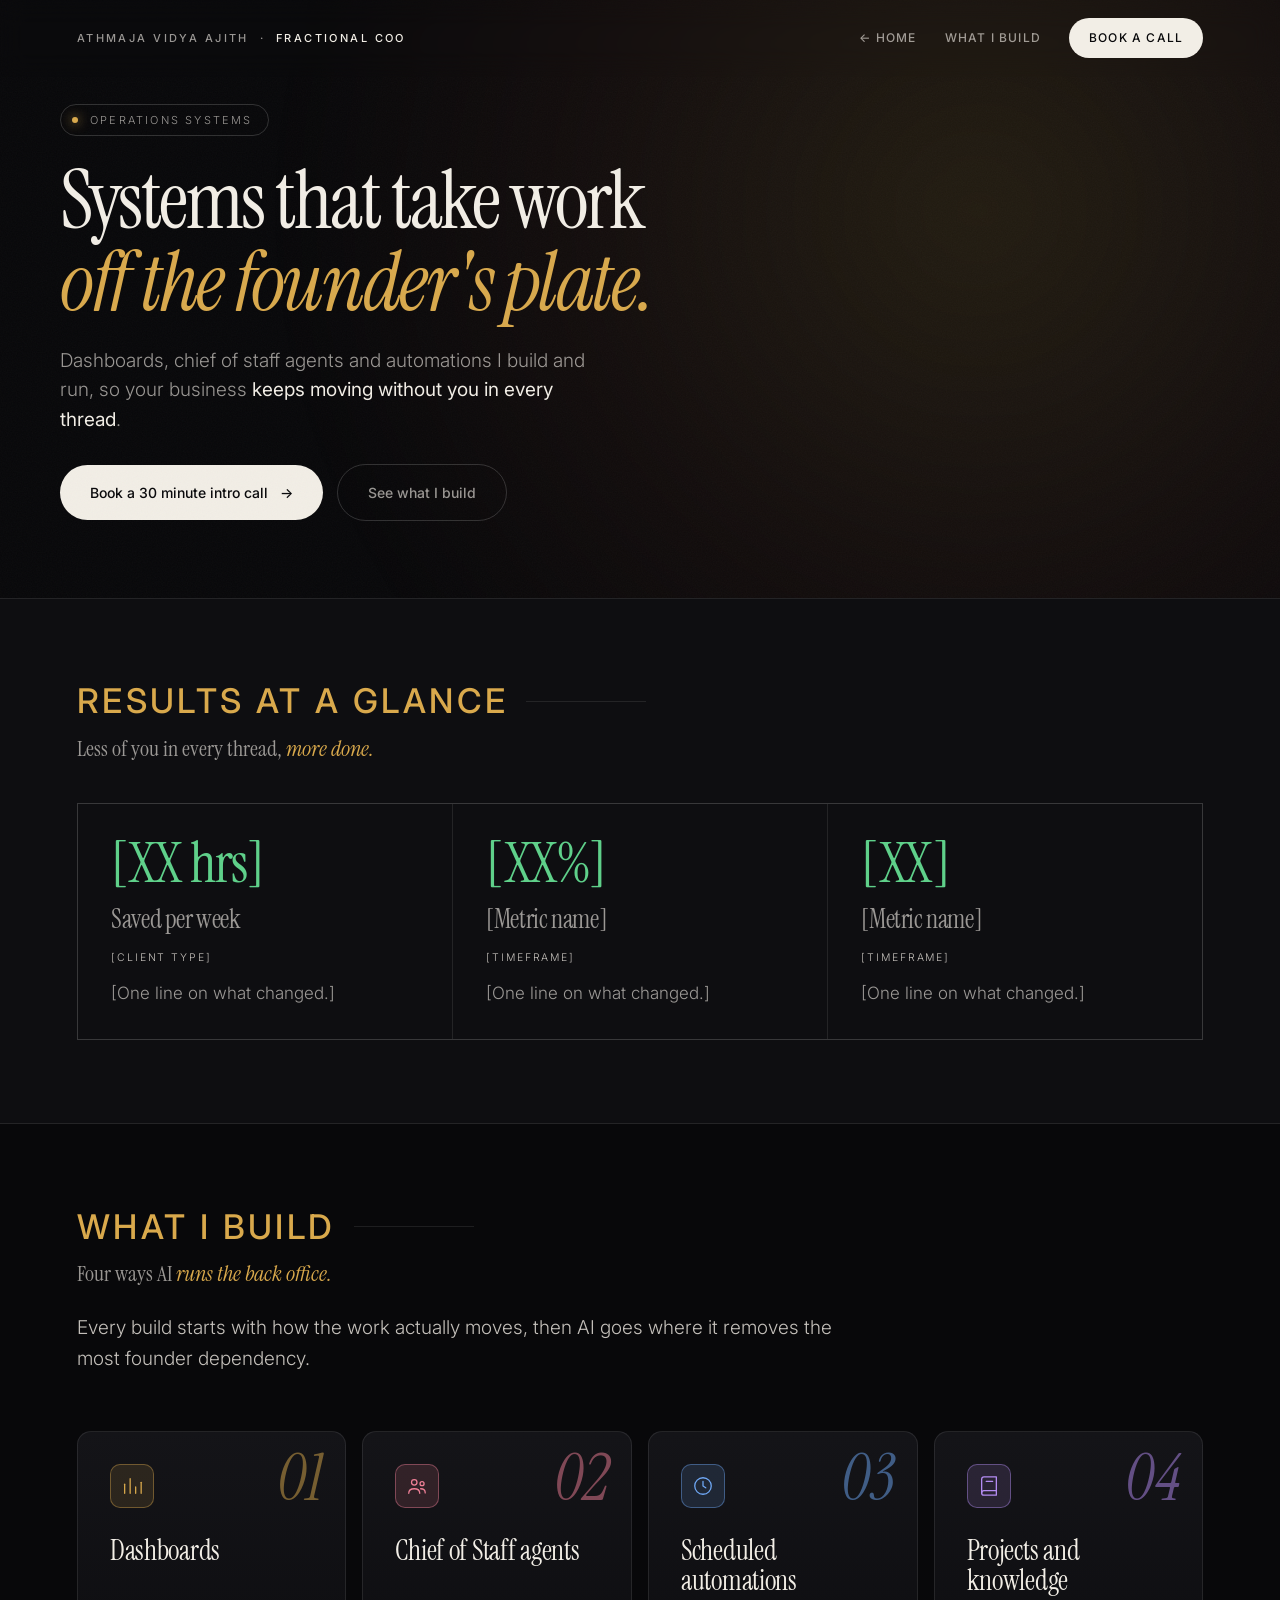
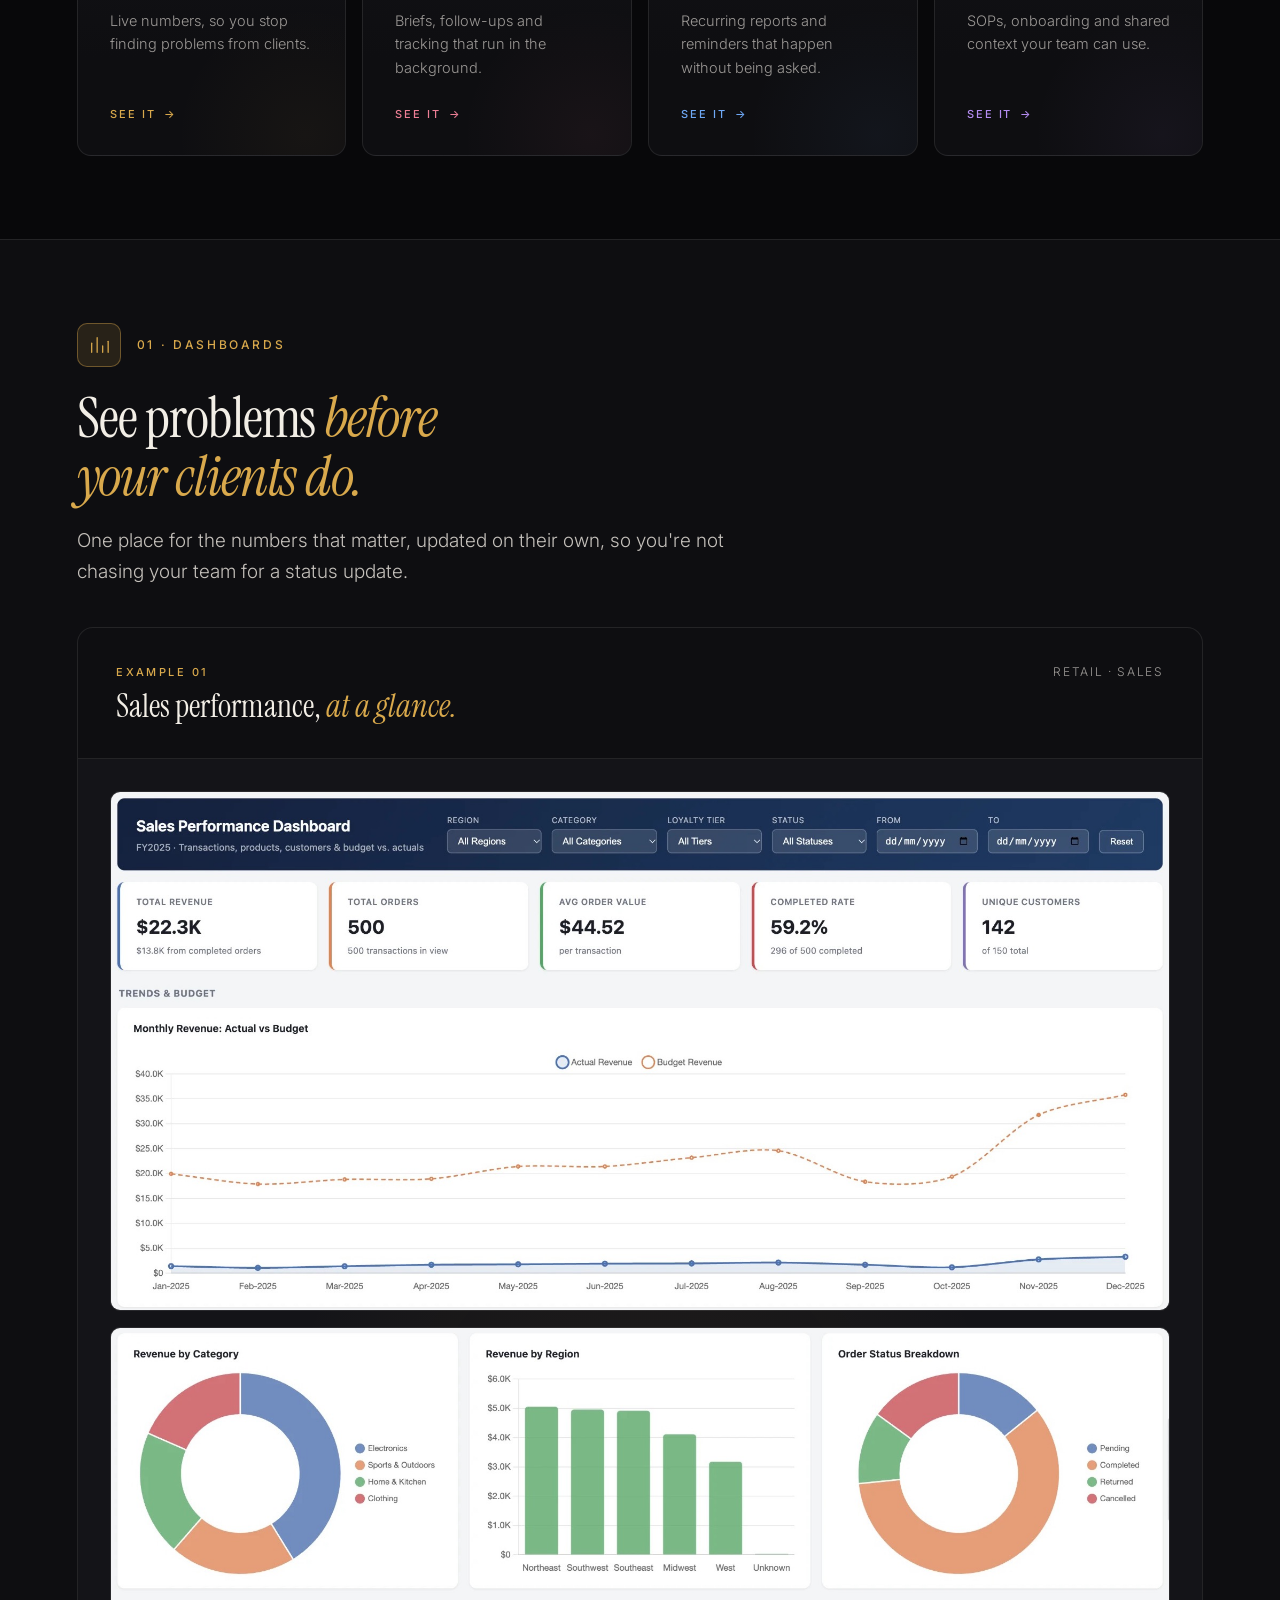
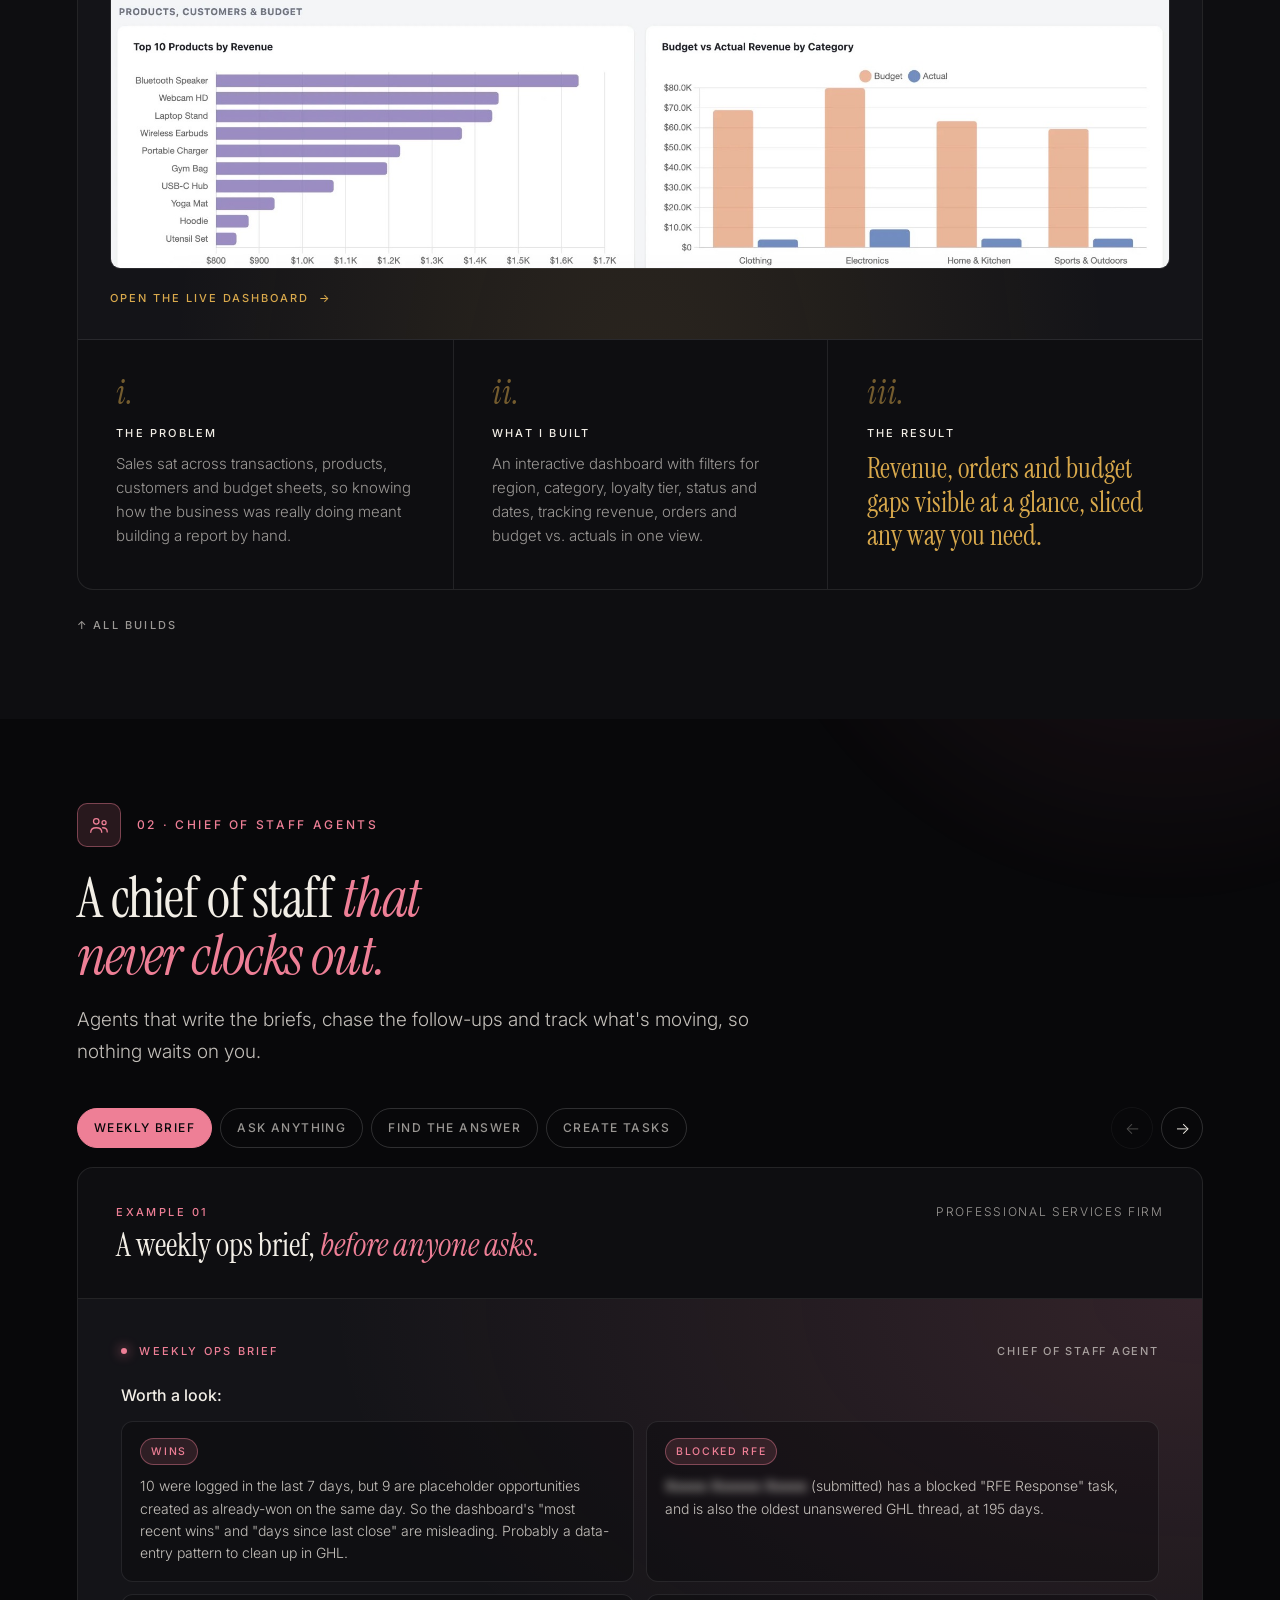
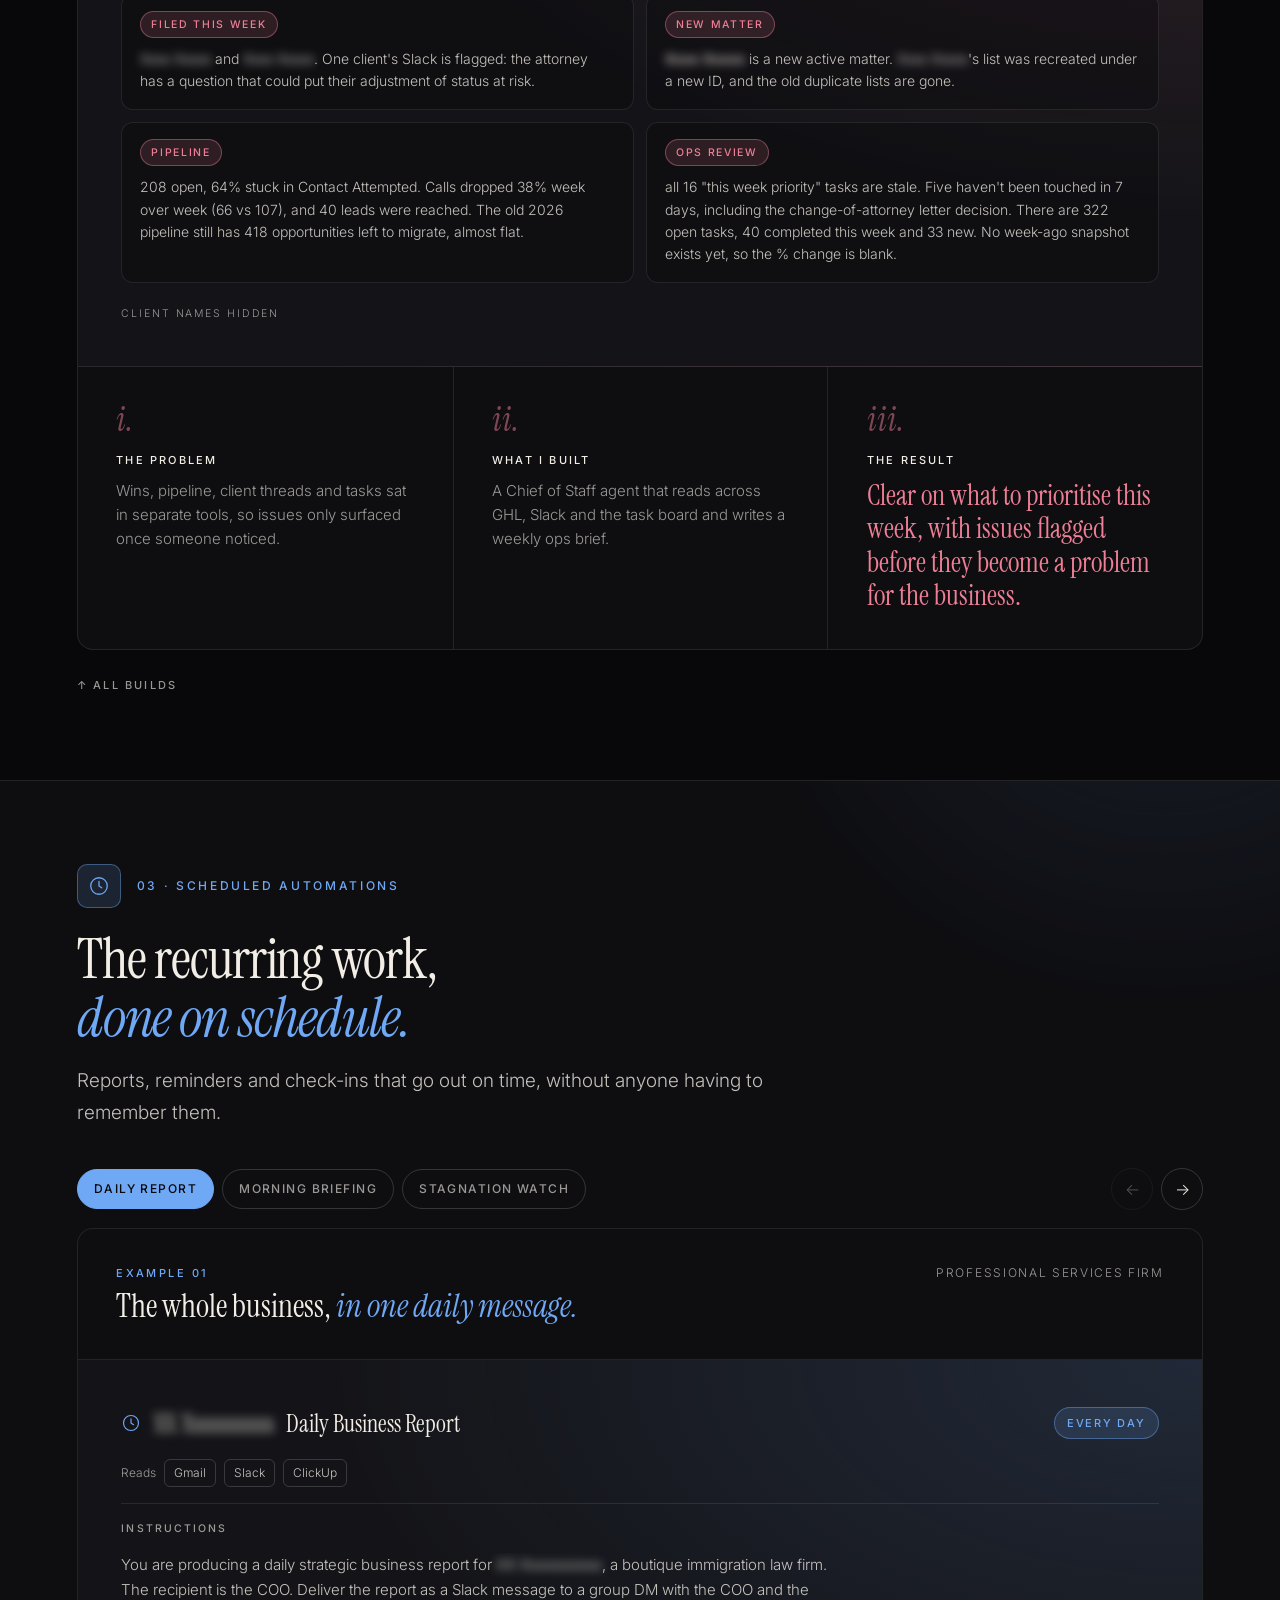
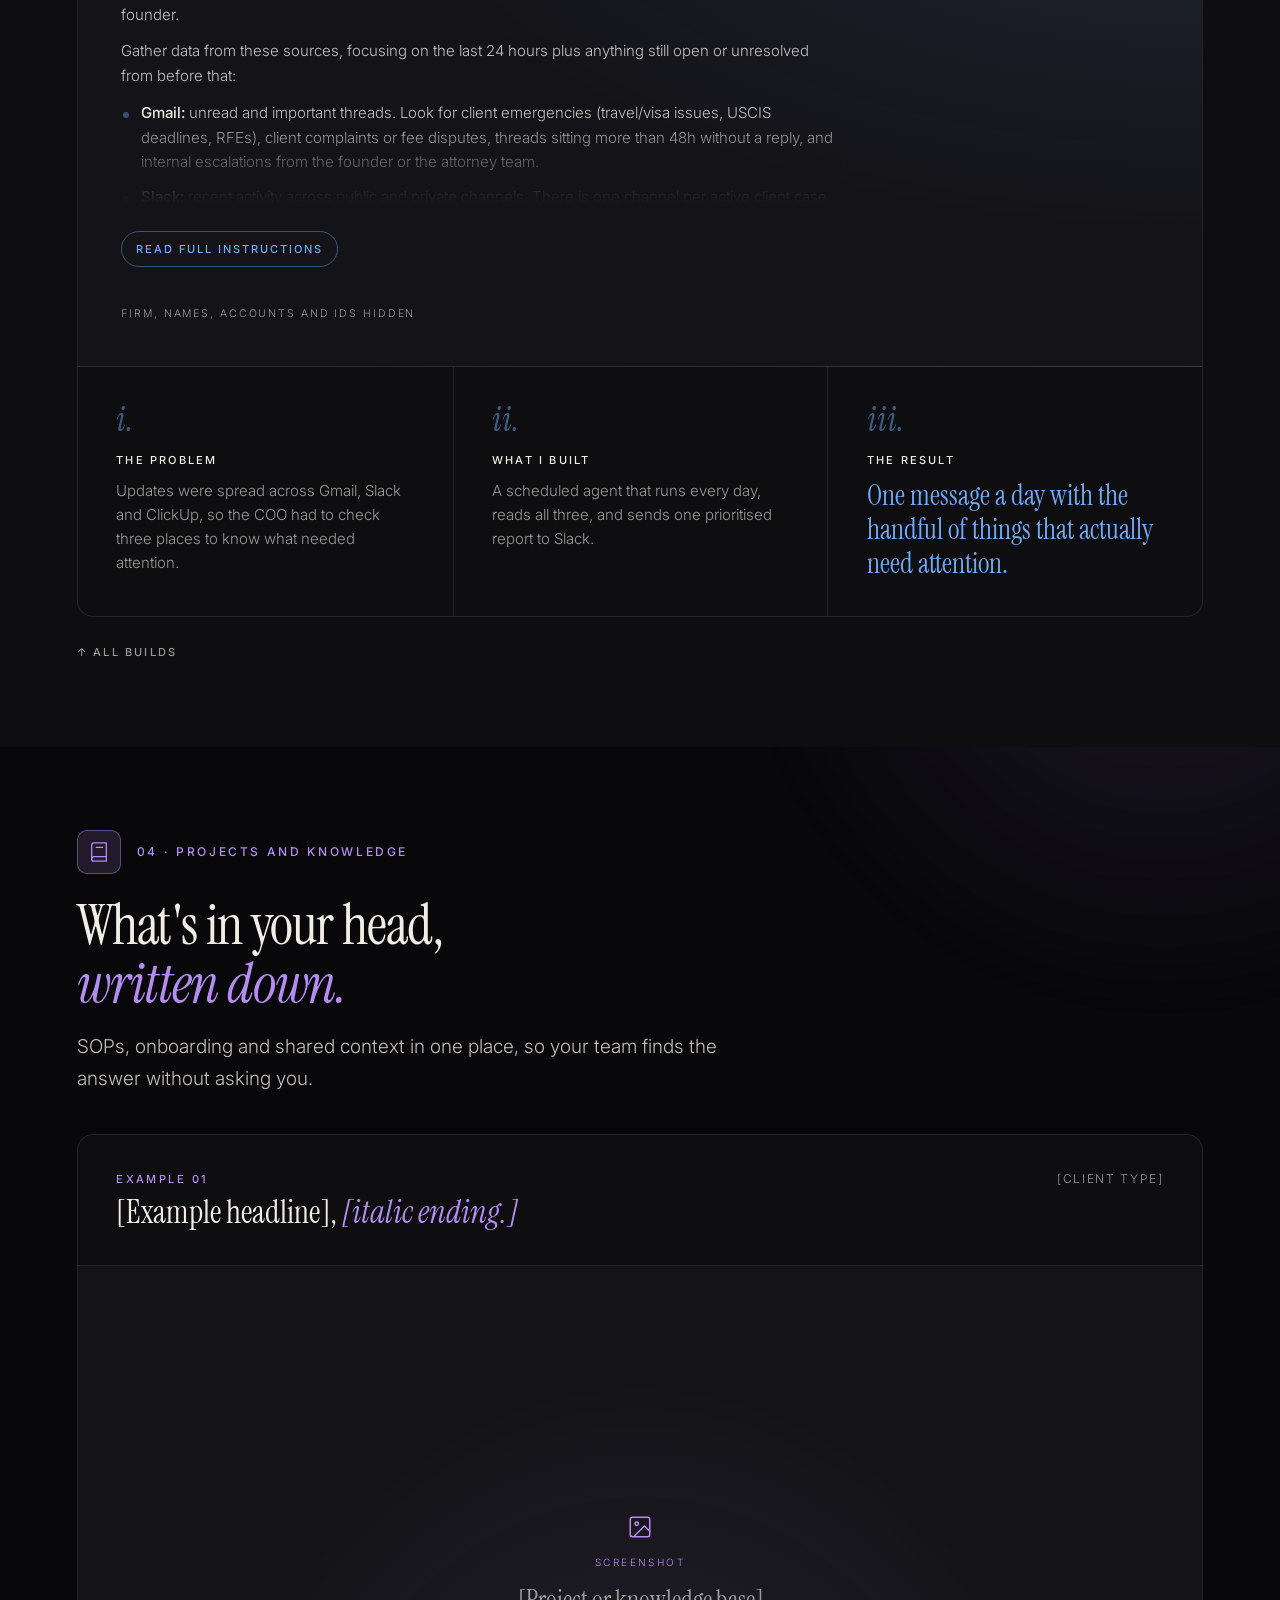
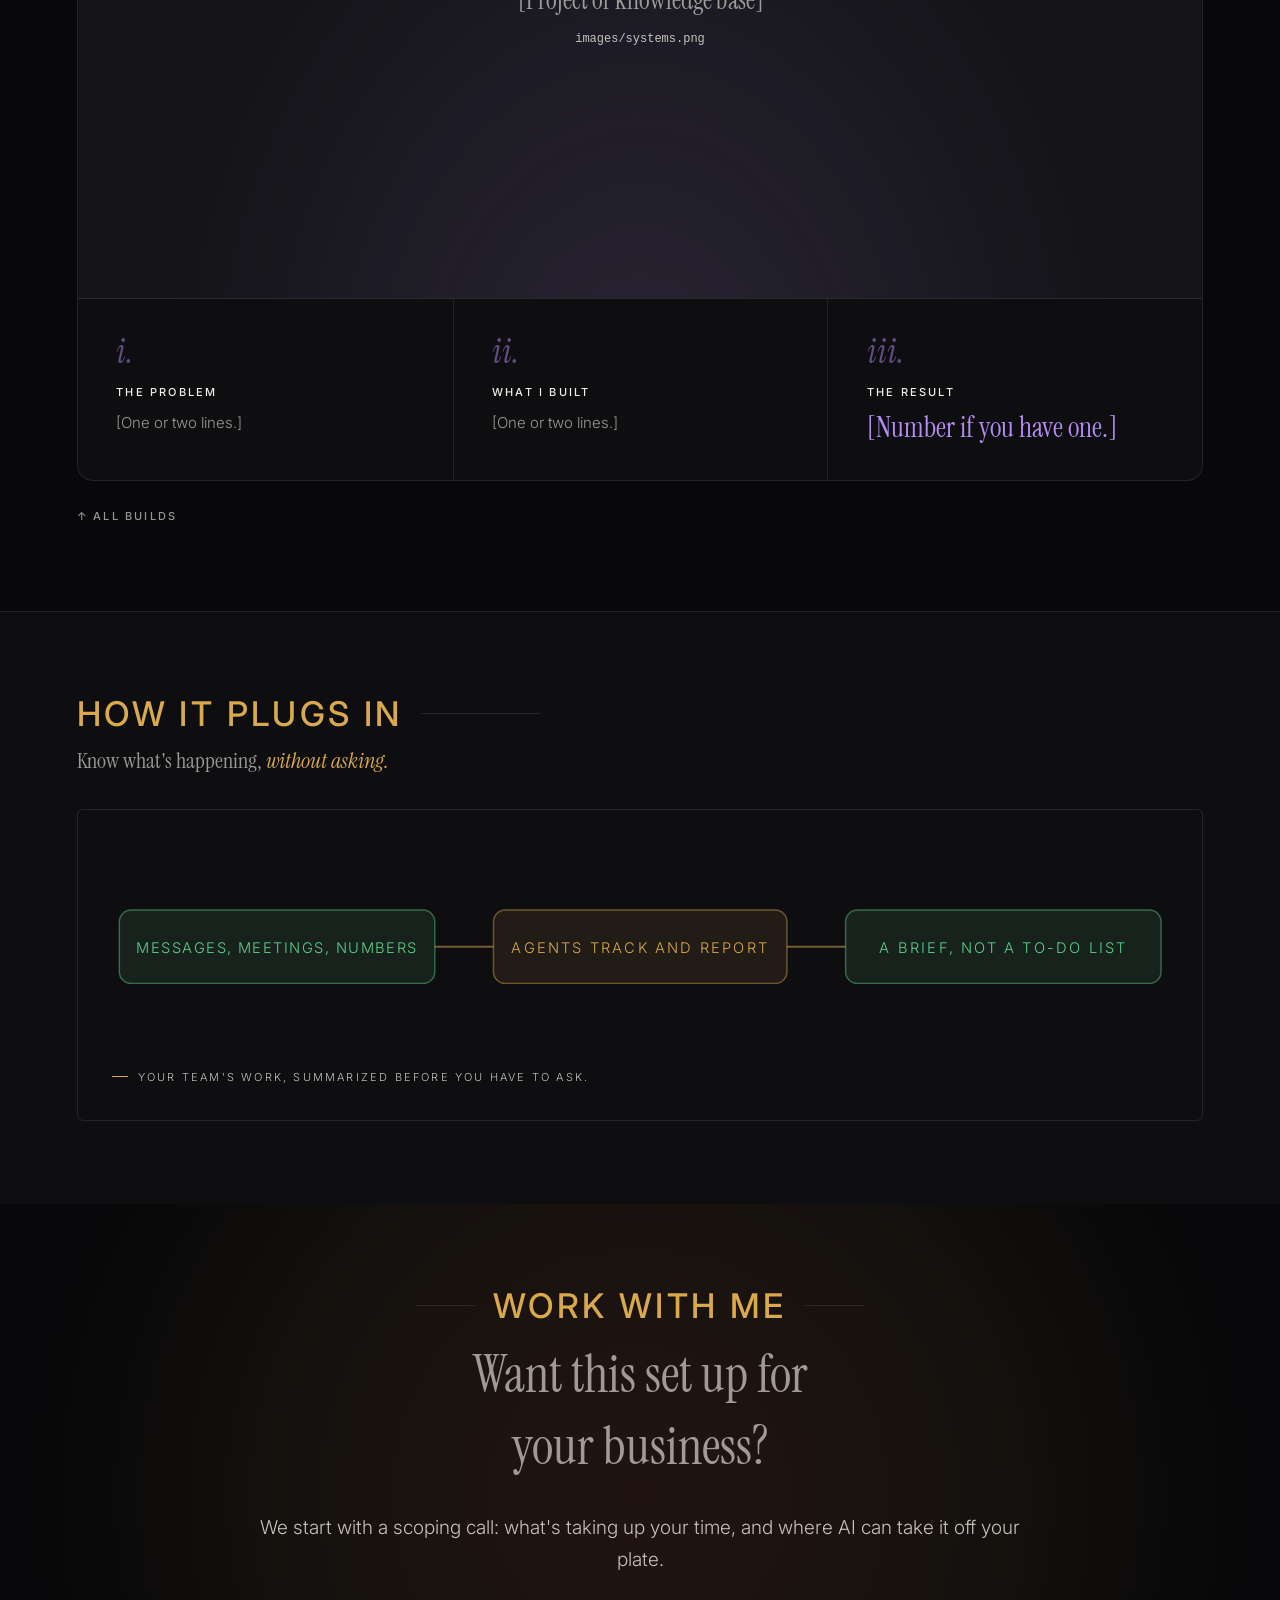
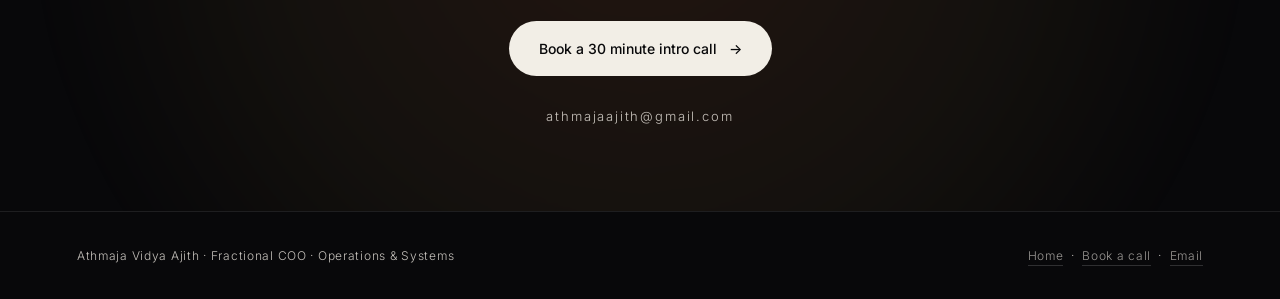
==== commit e2dc1bd1: "Give agents a rose accent and make long examples easier to read Brief points become a card grid, age" ====
--- a/index.html
+++ b/index.html
@@ -9,8 +9,8 @@
 <link rel="preconnect" href="https://fonts.googleapis.com">
 <link rel="preconnect" href="https://fonts.gstatic.com" crossorigin>
 <link href="https://fonts.googleapis.com/css2?family=Instrument+Serif:ital@0;1&family=Inter:wght@300;400;500;600&display=swap" rel="stylesheet">
-<script>if("IntersectionObserver" in window)document.documentElement.classList.add("js-rv");</script>
-<link rel="stylesheet" href="styles.css?v=10">
+<script>document.documentElement.classList.add("js");if("IntersectionObserver" in window)document.documentElement.classList.add("js-rv");</script>
+<link rel="stylesheet" href="styles.css?v=11">
 </head>
 <body>
 
@@ -64,7 +64,7 @@
         <h3>Dashboards</h3><p>Live numbers, so you stop finding problems from clients.</p>
         <span class="more">See it <span>&rarr;</span></span>
       </a>
-      <a class="ap g rv" href="#agents">
+      <a class="ap rose rv" href="#agents">
         <span class="num">02</span>
         <div class="icobox"><svg class="ico" viewBox="0 0 24 24"><circle cx="9" cy="8" r="3"/><path d="M3 20c0-3.3 2.7-5 6-5s6 1.7 6 5"/><circle cx="17.5" cy="9.5" r="2.2"/><path d="M16 15c3 0 5 1.6 5 4.5"/></svg></div>
         <h3>Chief of Staff agents</h3><p>Briefs, follow-ups and tracking that run in the background.</p>
@@ -116,7 +116,7 @@
   </div>
 </section>
 
-<section id="agents" class="build acc-green">
+<section id="agents" class="build acc-rose">
   <div class="wrap">
     <div class="tagrow rv">
       <div class="icobox"><svg class="ico" viewBox="0 0 24 24"><circle cx="9" cy="8" r="3"/><path d="M3 20c0-3.3 2.7-5 6-5s6 1.7 6 5"/><circle cx="17.5" cy="9.5" r="2.2"/><path d="M16 15c3 0 5 1.6 5 4.5"/></svg></div>
@@ -139,14 +139,14 @@
       <div class="brief">
         <div class="brief-head"><span class="dot"></span><span>Weekly ops brief</span><span class="by">Chief of Staff agent</span></div>
         <p class="brief-lead">Worth a look:</p>
-        <ul>
-          <li><b>Wins:</b> 10 were logged in the last 7 days, but 9 are placeholder opportunities created as already-won on the same day. So the dashboard's "most recent wins" and "days since last close" are misleading. Probably a data-entry pattern to clean up in GHL.</li>
-          <li><b><span class="redact" aria-label="name hidden">Xxxxx Xxxxxx Xxxxx</span></b> (submitted) has a blocked "RFE Response" task, and is also the oldest unanswered GHL thread, at 195 days.</li>
-          <li><b>Filed this week:</b> <span class="redact" aria-label="name hidden">Xxxx Xxxxx</span> and <span class="redact" aria-label="name hidden">Xxxx Xxxxx</span>. One client's Slack is flagged: the attorney has a question that could put their adjustment of status at risk.</li>
-          <li><b><span class="redact" aria-label="name hidden">Xxxx Xxxxx</span></b> is a new active matter. <span class="redact" aria-label="name hidden">Xxxx Xxxxx</span>'s list was recreated under a new ID, and the old duplicate lists are gone.</li>
-          <li><b>Pipeline:</b> 208 open, 64% stuck in Contact Attempted. Calls dropped 38% week over week (66 vs 107), and 40 leads were reached. The old 2026 pipeline still has 418 opportunities left to migrate, almost flat.</li>
-          <li><b>Ops Review:</b> all 16 "this week priority" tasks are stale. Five haven't been touched in 7 days, including the change-of-attorney letter decision. There are 322 open tasks, 40 completed this week and 33 new. No week-ago snapshot exists yet, so the % change is blank.</li>
-        </ul>
+        <div class="brief-grid">
+          <div class="bi"><span class="tag">Wins</span><p>10 were logged in the last 7 days, but 9 are placeholder opportunities created as already-won on the same day. So the dashboard's "most recent wins" and "days since last close" are misleading. Probably a data-entry pattern to clean up in GHL.</p></div>
+          <div class="bi"><span class="tag">Blocked RFE</span><p><b><span class="redact" aria-label="name hidden">Xxxxx Xxxxxx Xxxxx</span></b> (submitted) has a blocked "RFE Response" task, and is also the oldest unanswered GHL thread, at 195 days.</p></div>
+          <div class="bi"><span class="tag">Filed this week</span><p><span class="redact" aria-label="name hidden">Xxxx Xxxxx</span> and <span class="redact" aria-label="name hidden">Xxxx Xxxxx</span>. One client's Slack is flagged: the attorney has a question that could put their adjustment of status at risk.</p></div>
+          <div class="bi"><span class="tag">New matter</span><p><b><span class="redact" aria-label="name hidden">Xxxx Xxxxx</span></b> is a new active matter. <span class="redact" aria-label="name hidden">Xxxx Xxxxx</span>'s list was recreated under a new ID, and the old duplicate lists are gone.</p></div>
+          <div class="bi"><span class="tag">Pipeline</span><p>208 open, 64% stuck in Contact Attempted. Calls dropped 38% week over week (66 vs 107), and 40 leads were reached. The old 2026 pipeline still has 418 opportunities left to migrate, almost flat.</p></div>
+          <div class="bi"><span class="tag">Ops Review</span><p>all 16 "this week priority" tasks are stale. Five haven't been touched in 7 days, including the change-of-attorney letter decision. There are 322 open tasks, 40 completed this week and 33 new. No week-ago snapshot exists yet, so the % change is blank.</p></div>
+        </div>
         <div class="brief-note">Client names hidden</div>
       </div>
       <div class="steps">
@@ -162,9 +162,10 @@
       </div>
       <div class="chat">
         <div class="q">Why is <span class="redact" aria-label="name hidden">Xxxxx Xxxx</span>'s case not sent to union/peer group?</div>
-        <div class="tool">Used ClickUp: Filter Tasks &rsaquo;</div>
-        <div class="a">
-          <p>It's stuck on payment logistics to the union, not on anything with the client.</p>
+        <div class="reply">
+          <div class="who"><span class="av"></span>Chief of Staff agent<span class="used">Used ClickUp: Filter Tasks &rsaquo;</span></div>
+          <div class="a clamp">
+          <p class="lead">It's stuck on payment logistics to the union, not on anything with the client.</p>
           <p>Timeline from ClickUp + Slack:</p>
           <ul>
             <li>Client already paid the firm for the union/peer consultation, invoice sent. Both done.</li>
@@ -172,6 +173,8 @@
             <li><b>"Pay Union/Peer group and notify Case Manager"</b> (<span class="redact" aria-label="name hidden">Xxxxxxx</span>'s task, actually paying the union) is still marked <b>"to do"</b>, untouched.</li>
           </ul>
           <p>Why: the union requires payment by check, not card. That kicked off a mini saga. <span class="redact" aria-label="name hidden">Xxxxxx</span> asked <span class="redact" aria-label="name hidden">Xxxxxxx</span> how to handle it, <span class="redact" aria-label="name hidden">Xxxxxxx</span> asked <span class="redact" aria-label="name hidden">Xxxx</span> if they could still use the old Checkflo account, <span class="redact" aria-label="name hidden">Xxxx</span> needed to personally authorise the payment via an email prompt, <span class="redact" aria-label="name hidden">Xxxxxxx</span> flagged it as "awaiting approval", and <span class="redact" aria-label="name hidden">Xxxx</span> approved it.</p>
+          </div>
+          <button class="readmore" type="button">Read the full reply</button>
         </div>
         <div class="brief-note">Names and identifying details hidden</div>
       </div>
@@ -188,9 +191,10 @@
       </div>
       <div class="chat">
         <div class="q">Can you check the SOPs in the shared drive and see if there is an existing SOP for RFEs?</div>
-        <div class="tool">Used 2 tools &rsaquo;</div>
-        <div class="a">
-          <p>Yes, there is one, and it's fairly comprehensive. I should have checked Drive first, sorry about that.</p>
+        <div class="reply">
+          <div class="who"><span class="av"></span>Chief of Staff agent<span class="used">Used 2 tools &rsaquo;</span></div>
+          <div class="a clamp">
+          <p class="lead">Yes, there is one, and it's fairly comprehensive. I should have checked Drive first, sorry about that.</p>
           <p><b class="doclink">"SOP: Request for Evidence (RFE) / Notice of Intent to Deny (NOID) Handling &amp; Pricing Calculation"</b></p>
           <p>It covers:</p>
           <ul>
@@ -202,6 +206,8 @@
           </ul>
           <p>So the gap isn't "no SOP". It's that this one exists but clearly isn't being followed consistently, since <span class="redact" aria-label="name hidden">Xxx Xxxxx</span>'s and <span class="redact" aria-label="name hidden">Xxxx Xxxx</span>'s RFEs both had confusion and delays recently. The doc itself looks solid.</p>
           <p>Given that, I'd scrap the draft I gave you and instead suggest: don't write a new SOP, audit whether the existing one is actually being used (deadline logged in ClickUp per step 5.1? page-count-based invoice issued per 5.5?). Want me to check either case against these specific steps to see where it broke down?</p>
+          </div>
+          <button class="readmore" type="button">Read the full reply</button>
         </div>
         <div class="brief-note">Names and identifying details hidden</div>
       </div>
@@ -218,9 +224,11 @@
       </div>
       <div class="chat">
         <div class="q">Can you add a task for <span class="redact" aria-label="name hidden">Xxxxxxx</span> to update the LawPay SOP and the default account in LawPay to our new IOLTA account? Make it due tomorrow and tag it as this week's priority.</div>
-        <div class="tool">Used ClickUp: Create Task &rsaquo;</div>
-        <div class="a">
-          <p>Done: <b class="doclink">Update LawPay SOP and default account to new IOLTA</b>, assigned to <span class="redact" aria-label="name hidden">Xxxxxxx</span>, due tomorrow, tagged "this week priority."</p>
+        <div class="reply">
+          <div class="who"><span class="av"></span>Chief of Staff agent<span class="used">Used ClickUp: Create Task &rsaquo;</span></div>
+          <div class="a">
+          <p class="lead">Done: <b class="doclink">Update LawPay SOP and default account to new IOLTA</b>, assigned to <span class="redact" aria-label="name hidden">Xxxxxxx</span>, due tomorrow, tagged "this week priority."</p>
+          </div>
         </div>
         <div class="brief-note">Names and identifying details hidden</div>
       </div>
@@ -262,7 +270,7 @@
         </div>
         <div class="task-src">Reads <span>Gmail</span><span>Slack</span><span>ClickUp</span></div>
         <div class="task-label">Instructions</div>
-        <div class="a">
+        <div class="a clamp">
           <p>You are producing a daily strategic business report for <span class="redact" aria-label="name hidden">XX Xxxxxxxxxx</span>, a boutique immigration law firm. The recipient is the COO. Deliver the report as a Slack message to a group DM with the COO and the founder.</p>
           <p>Gather data from these sources, focusing on the last 24 hours plus anything still open or unresolved from before that:</p>
           <ul>
@@ -272,6 +280,7 @@
           </ul>
           <p>Then write a concise Slack message, starting with <b>🔴 Needs attention today</b>: the 3–5 most urgent items across all three platforms, each with enough context to act on.</p>
         </div>
+        <button class="readmore" type="button">Read full instructions</button>
         <div class="brief-note">Firm, names, accounts and IDs hidden</div>
       </div>
       <div class="steps">
@@ -292,7 +301,7 @@
         </div>
         <div class="task-src">Reads <span>Gmail</span><span>Slack</span><span>ClickUp</span></div>
         <div class="task-label">Instructions</div>
-        <div class="a">
+        <div class="a clamp">
           <p>You are acting as a daily briefing assistant for the Chief of Staff at <span class="redact" aria-label="name hidden">XX Xxxxxxxxxx</span>. Your job is to prepare a clean, actionable morning briefing AND create ClickUp tasks for anything that needs attention. This runs on working days only.</p>
           <p><b>Objective:</b> scan Gmail and Slack for anything that needs attention today, present it as a concise prioritised summary, and create a ClickUp task in the COS Team list for each action item found.</p>
           <ul>
@@ -302,6 +311,7 @@
             <li><b>Step 3, ClickUp:</b> create one task per action item, with context and a link back to the source.</li>
           </ul>
         </div>
+        <button class="readmore" type="button">Read full instructions</button>
         <div class="brief-note">Firm, names, accounts and IDs hidden</div>
       </div>
       <div class="steps">
@@ -322,7 +332,7 @@
         </div>
         <div class="task-src">Reads <span>ClickUp</span><span>Slack</span></div>
         <div class="task-label">Instructions</div>
-        <div class="a">
+        <div class="a clamp">
           <p>You are running the client STAGNATION check: a lean, targeted alert system that complements the full weekly client status check. Each run starts fresh; all history lives in a ClickUp doc page.</p>
           <p><b>Cost discipline is the whole point.</b> Don't build full per-client tables. Don't create a new page each run. Don't post anything if nothing is flagged. Silence on a clean day is the correct output, not a failure. Only look up a client's Slack channel if that client trips a flag.</p>
           <ul>
@@ -331,6 +341,7 @@
             <li><b>Status-aware framing:</b> still flag tasks marked "waiting on client" or "waiting on third party", but frame them as a delay sitting outside the firm (the client, a union/peer consultation, a co-star's signature).</li>
           </ul>
         </div>
+        <button class="readmore" type="button">Read full instructions</button>
         <div class="brief-note">Firm, names, accounts and IDs hidden</div>
       </div>
       <div class="steps">
@@ -415,6 +426,6 @@
   <div><a href="https://vidyaajith.github.io/main-portfolio/">Home</a> &nbsp;·&nbsp; <a href="https://calendly.com/athmanaajith/30min?month=2026-08" target="_blank" rel="noopener">Book a call</a> &nbsp;·&nbsp; <a href="mailto:athmajaajith@gmail.com">Email</a></div>
 </footer>
 
-<script src="site.js?v=4"></script>
+<script src="site.js?v=5"></script>
 </body>
 </html>
--- a/styles.css
+++ b/styles.css
@@ -7,6 +7,7 @@
   --green:#5FD08A;--green-soft:rgba(95,208,138,.13);
   --blue:#6FA8F5;--blue-soft:rgba(111,168,245,.14);
   --violet:#B48CF2;--violet-soft:rgba(180,140,242,.14);
+  --rose:#EE7F96;--rose-soft:rgba(238,127,150,.14);
   --serif:'Instrument Serif', Georgia, serif;
   --sans:'Inter', -apple-system, BlinkMacSystemFont, sans-serif;
   --pad: clamp(24px, 6vw, 120px);
@@ -260,3 +261,34 @@
 .task .a li{position:relative;padding-left:20px}
 .task .a li::before{content:'';position:absolute;left:2px;top:.72em;width:6px;height:6px;border-radius:50%;background:var(--acc-line)}
 .task .a b{color:var(--paper);font-weight:500}
+
+/* rose accent (Chief of Staff agents) */
+.ap.rose{--acc:var(--rose);--acc-soft:var(--rose-soft);--acc-line:rgba(238,127,150,.42)}
+.acc-rose{--acc:var(--rose);--acc-soft:var(--rose-soft);--acc-line:rgba(238,127,150,.42)}
+
+/* readable brief: card grid */
+.brief-grid{display:grid;grid-template-columns:repeat(2,1fr);gap:12px}
+.bi{border:1px solid var(--line);border-radius:12px;background:rgba(8,8,10,.35);padding:16px 18px;display:flex;flex-direction:column;gap:10px}
+.bi .tag{align-self:flex-start;font-size:10.5px;font-weight:500;letter-spacing:.16em;text-transform:uppercase;color:var(--acc);background:var(--acc-soft);border:1px solid var(--acc-line);border-radius:100px;padding:4px 10px}
+.bi p{font-size:14px;line-height:1.6;color:var(--paper-faint)}
+.bi b{color:var(--paper);font-weight:500}
+@media(max-width:720px){.brief-grid{grid-template-columns:1fr}}
+
+/* readable chat: reply bubble */
+.chat .q::before{content:'You';display:block;font-size:10px;font-weight:500;letter-spacing:.18em;text-transform:uppercase;color:var(--paper-dim);margin-bottom:6px}
+.reply{align-self:flex-start;max-width:min(760px,100%);border:1px solid var(--line);background:rgba(8,8,10,.35);border-radius:4px 16px 16px 16px;padding:18px clamp(16px,2.4vw,24px)}
+.who{display:flex;align-items:center;gap:10px;flex-wrap:wrap;font-size:11px;font-weight:500;letter-spacing:.16em;text-transform:uppercase;color:var(--acc);margin-bottom:14px}
+.who .av{width:22px;height:22px;border-radius:50%;background:radial-gradient(circle at 35% 35%,var(--acc),var(--acc-soft));box-shadow:0 0 14px var(--acc-soft)}
+.who .used{font-size:11px;font-weight:400;letter-spacing:.02em;text-transform:none;color:var(--paper-dim);border:1px solid var(--line-2);border-radius:100px;padding:2px 10px}
+.chat .a .lead{font-family:var(--serif);font-size:clamp(19px,2vw,22px);line-height:1.35;color:var(--paper)}
+
+/* long text: fade + expand */
+.js .clamp{position:relative;max-height:250px;overflow:hidden;transition:max-height .5s cubic-bezier(.22,1,.36,1)}
+.js .clamp::after{content:'';position:absolute;left:0;right:0;bottom:0;height:90px;background:linear-gradient(transparent,var(--fade,#121216));pointer-events:none;transition:opacity .3s ease}
+.reply{--fade:#111114}
+.task{--fade:#141418}
+.js .clamp.open{max-height:none}
+.js .clamp.open::after{opacity:0}
+.readmore{display:none}
+.js .readmore{display:inline-flex;align-items:center;gap:8px;align-self:flex-start;margin-top:12px;font:inherit;font-size:11px;font-weight:500;letter-spacing:.18em;text-transform:uppercase;color:var(--acc);background:none;border:1px solid var(--acc-line);border-radius:100px;padding:8px 14px;cursor:pointer;transition:background .3s ease}
+.js .readmore:hover{background:var(--acc-soft)}
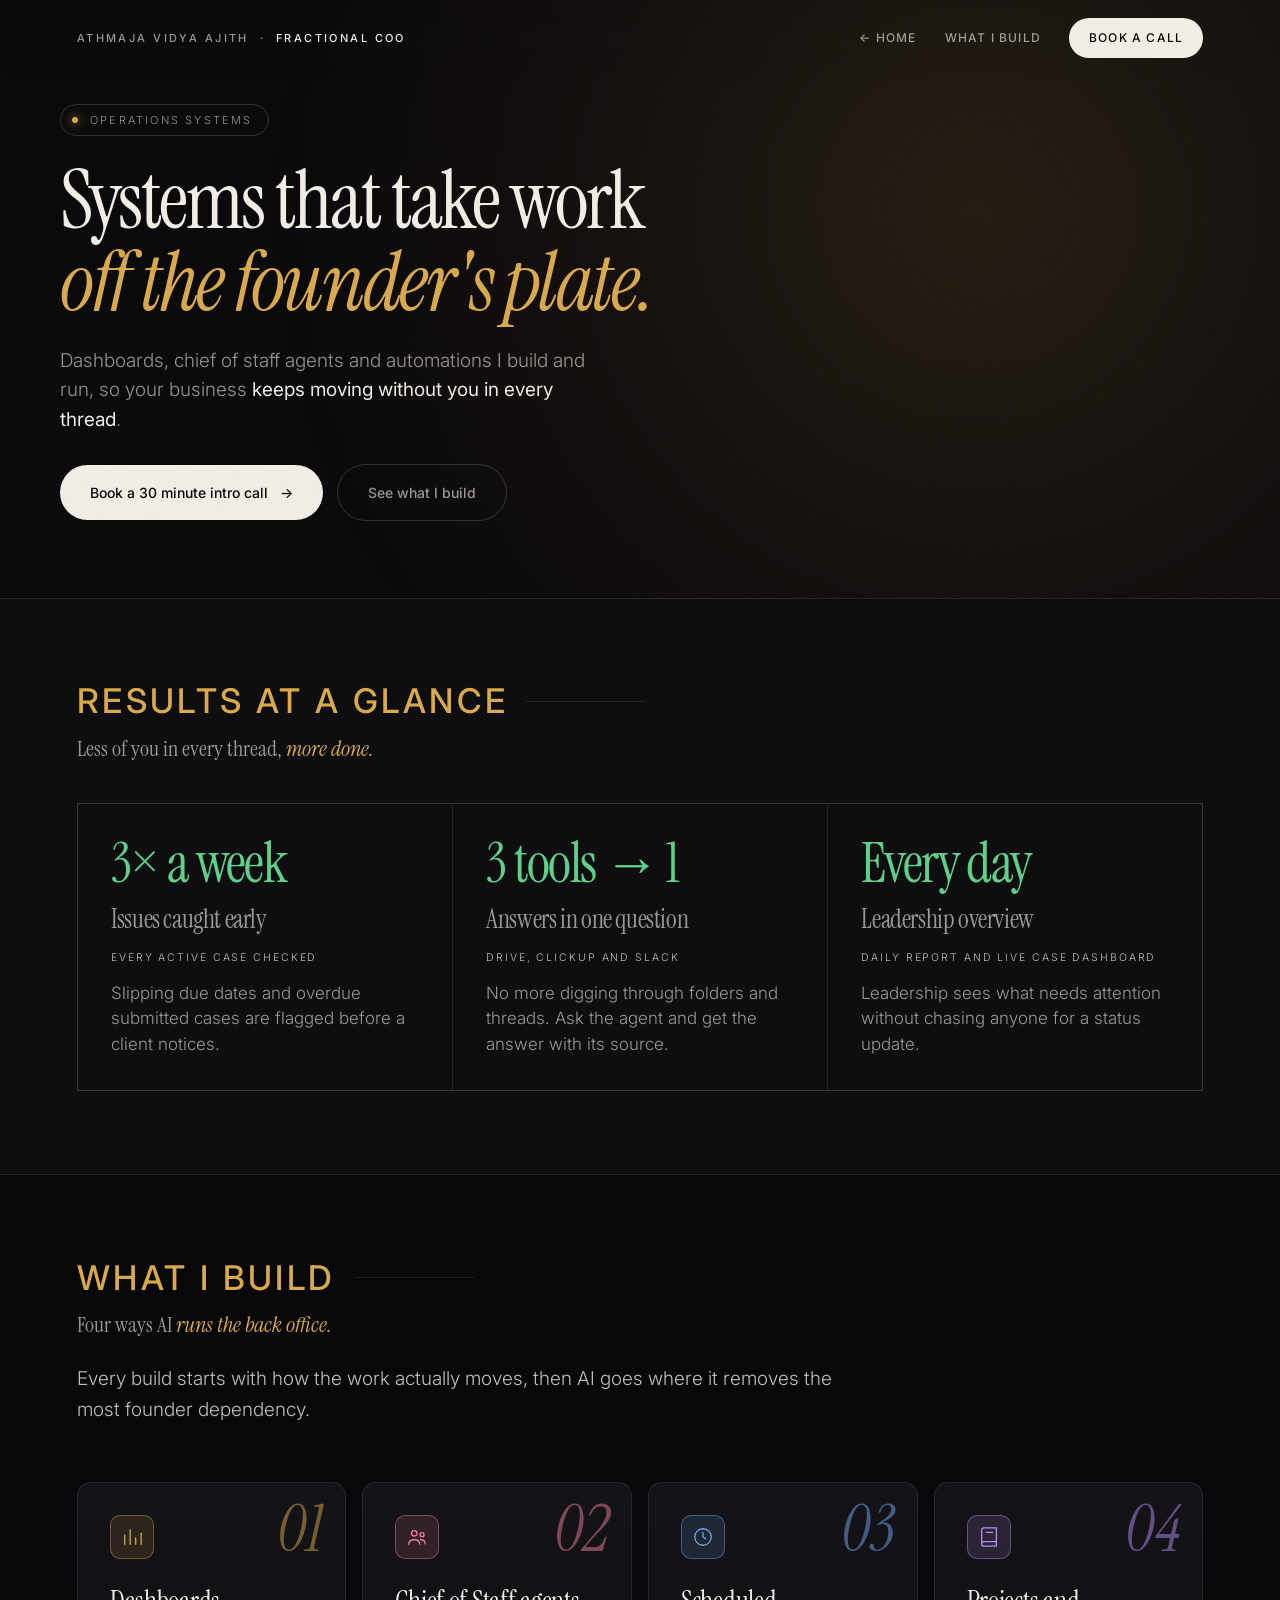
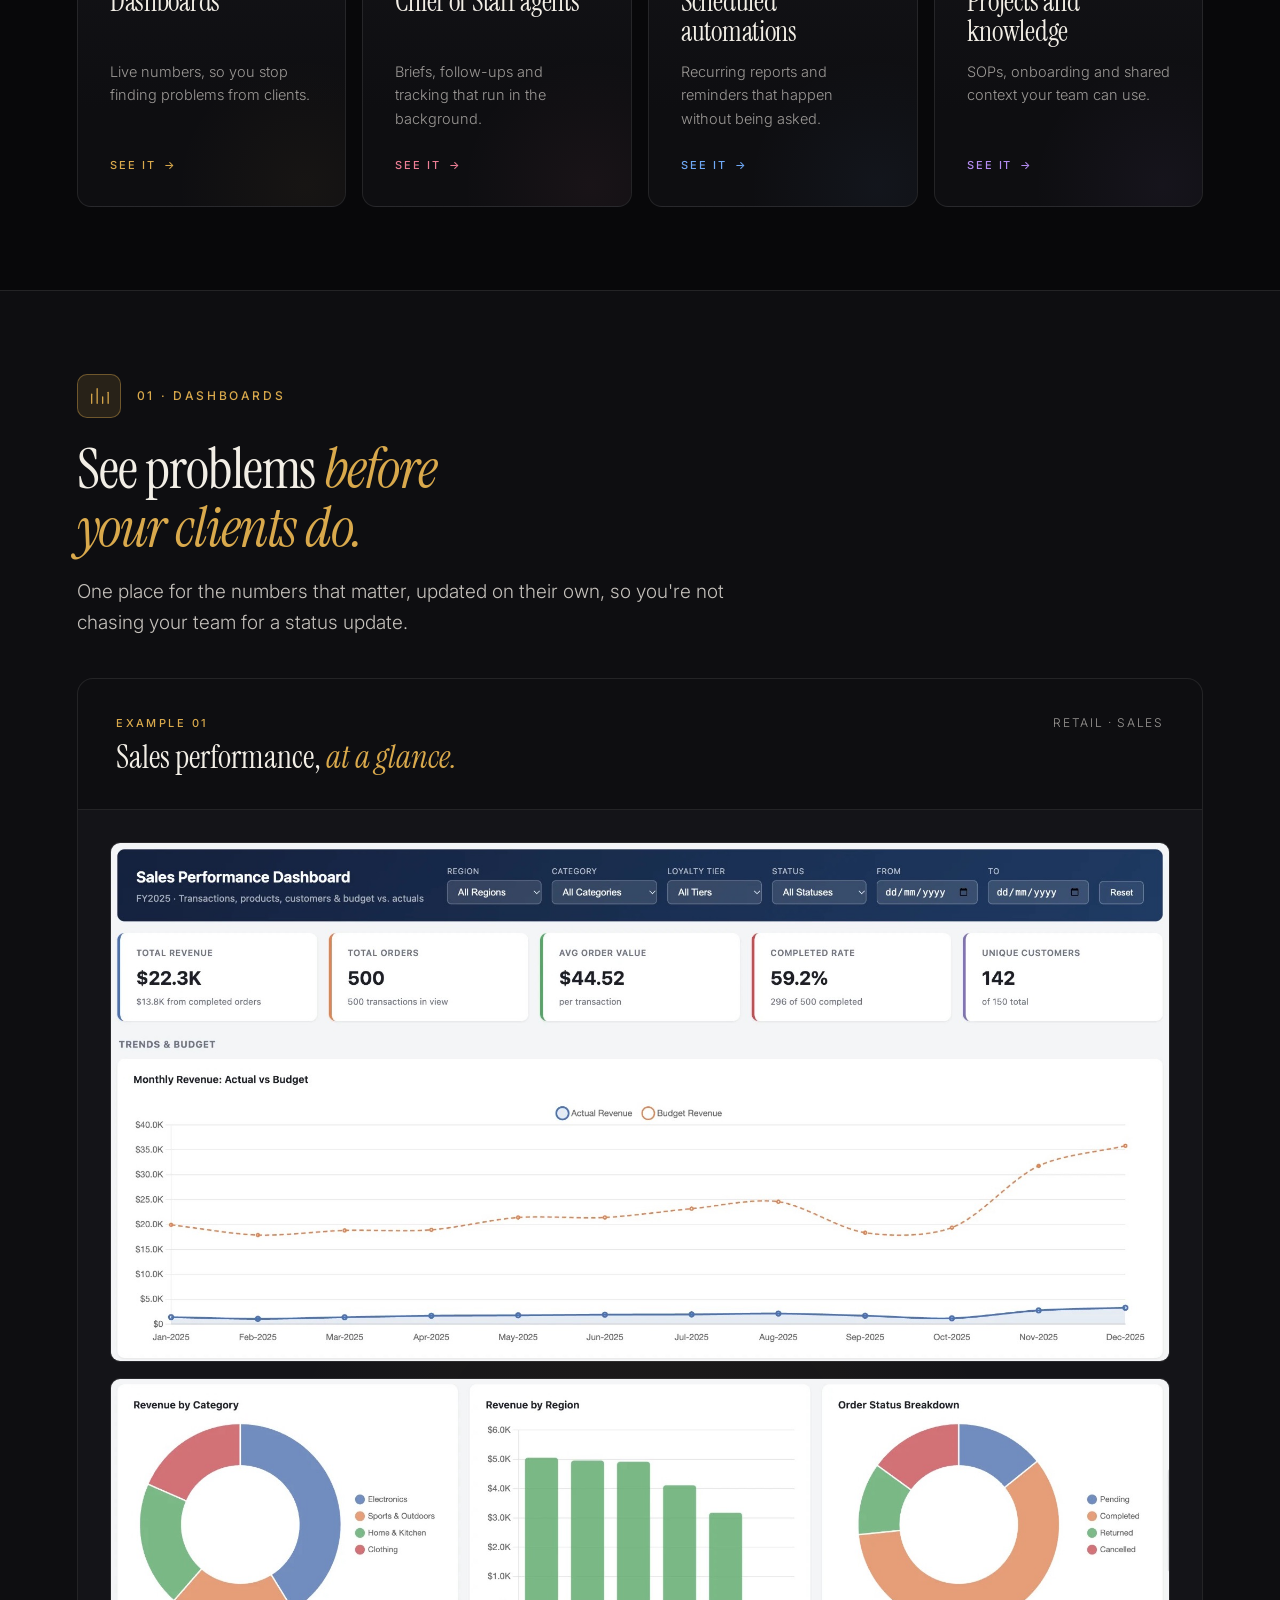
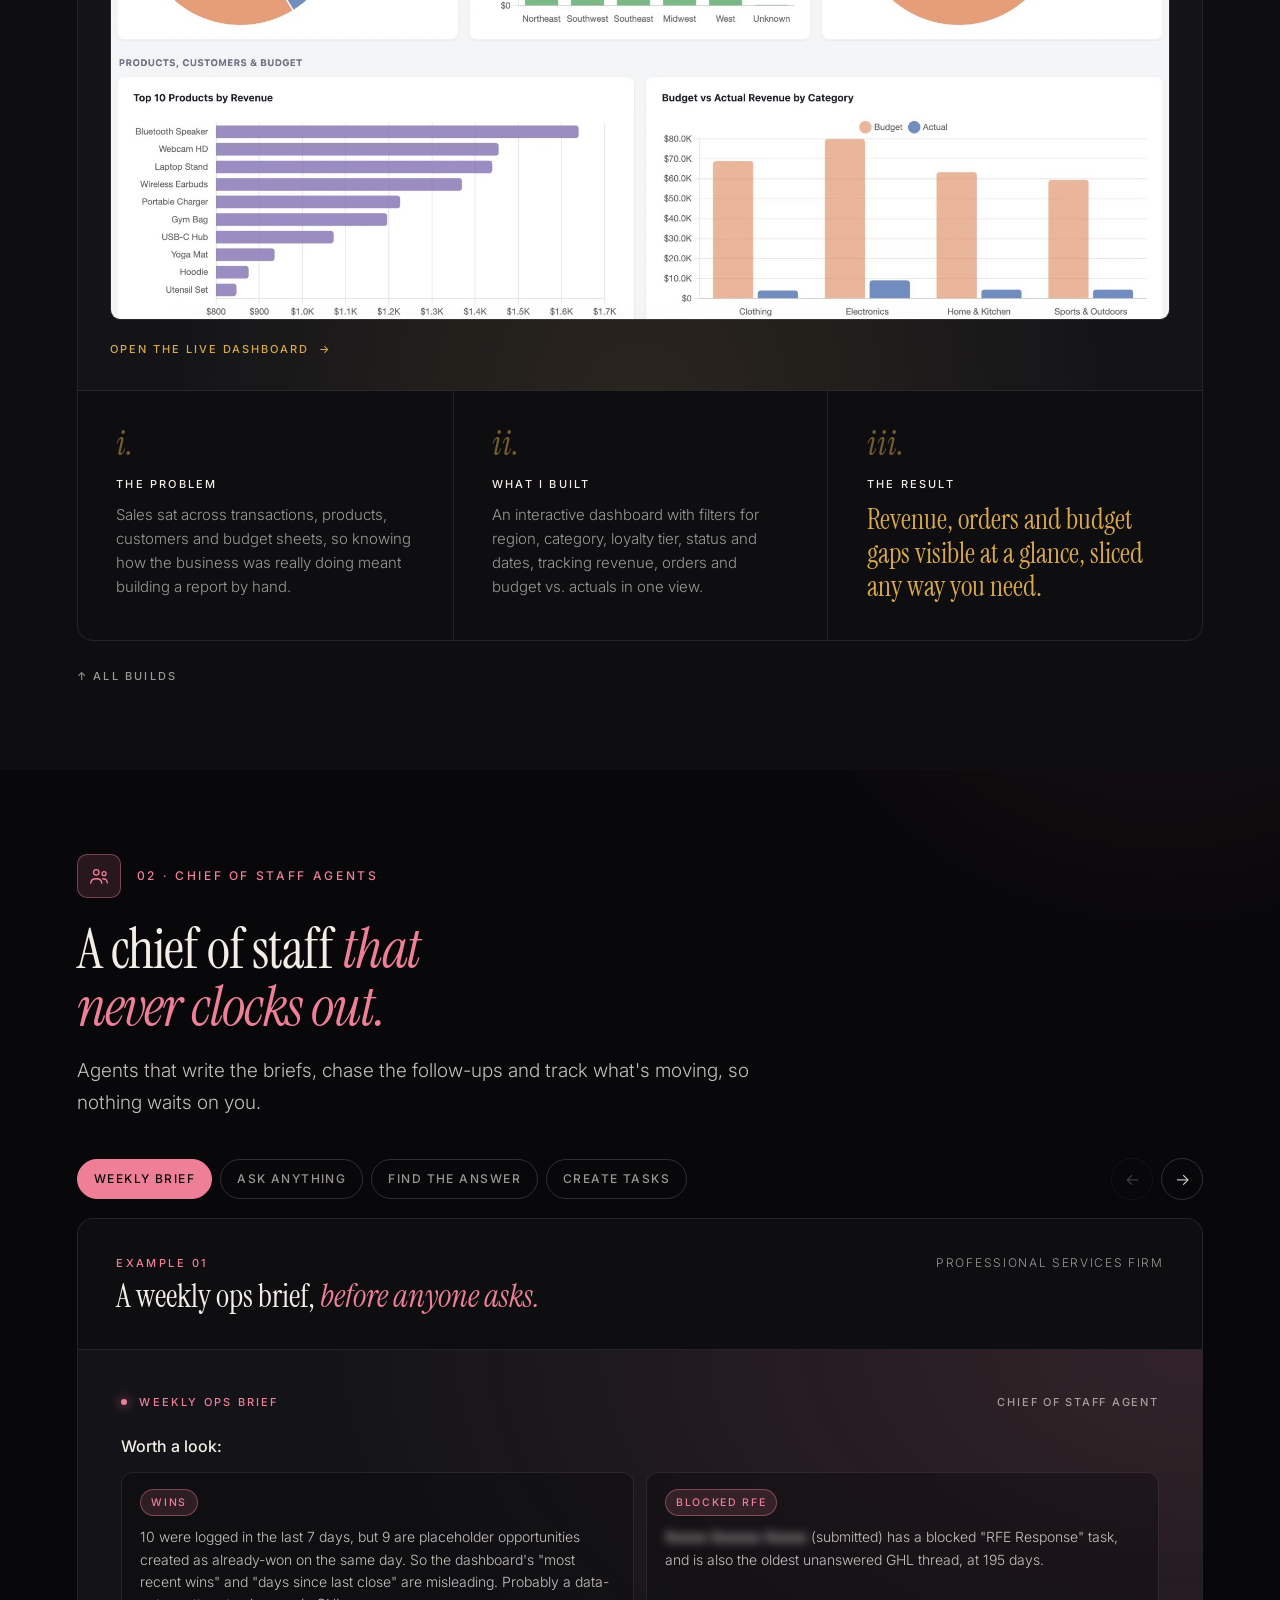
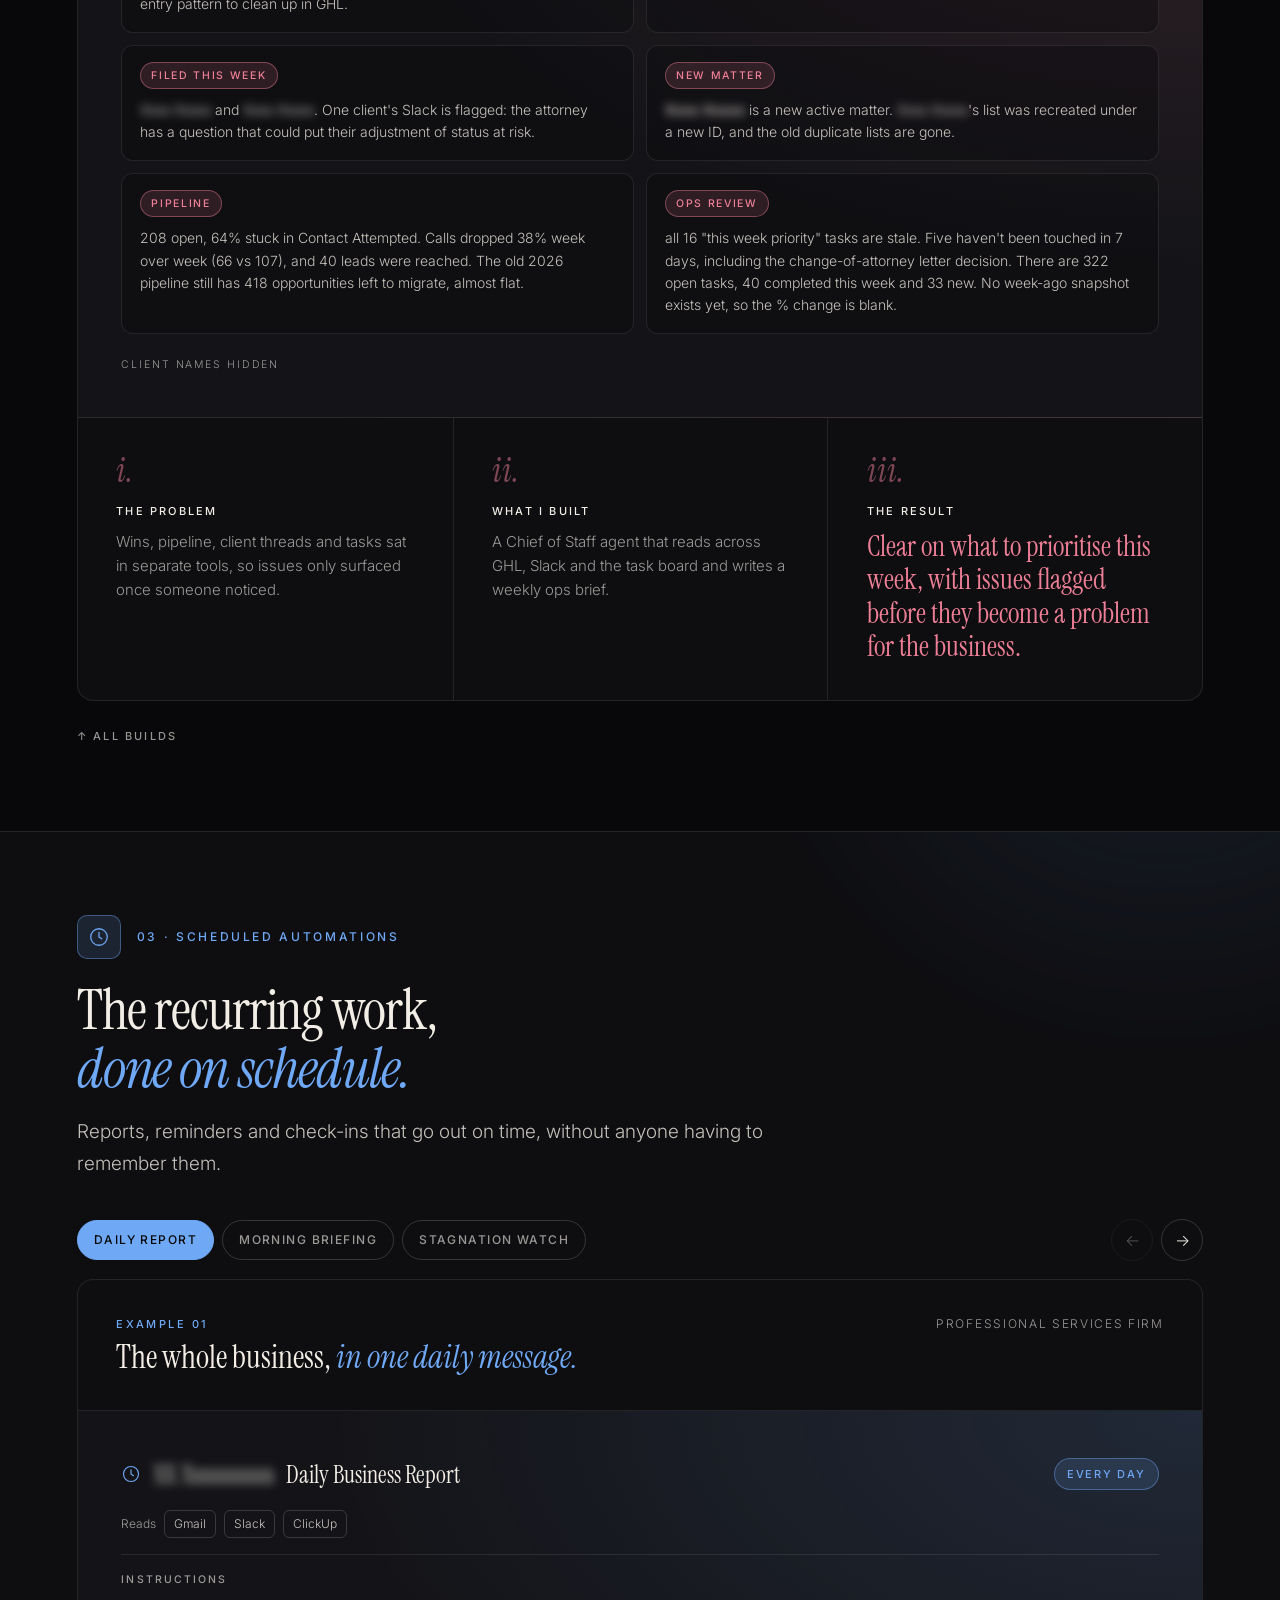
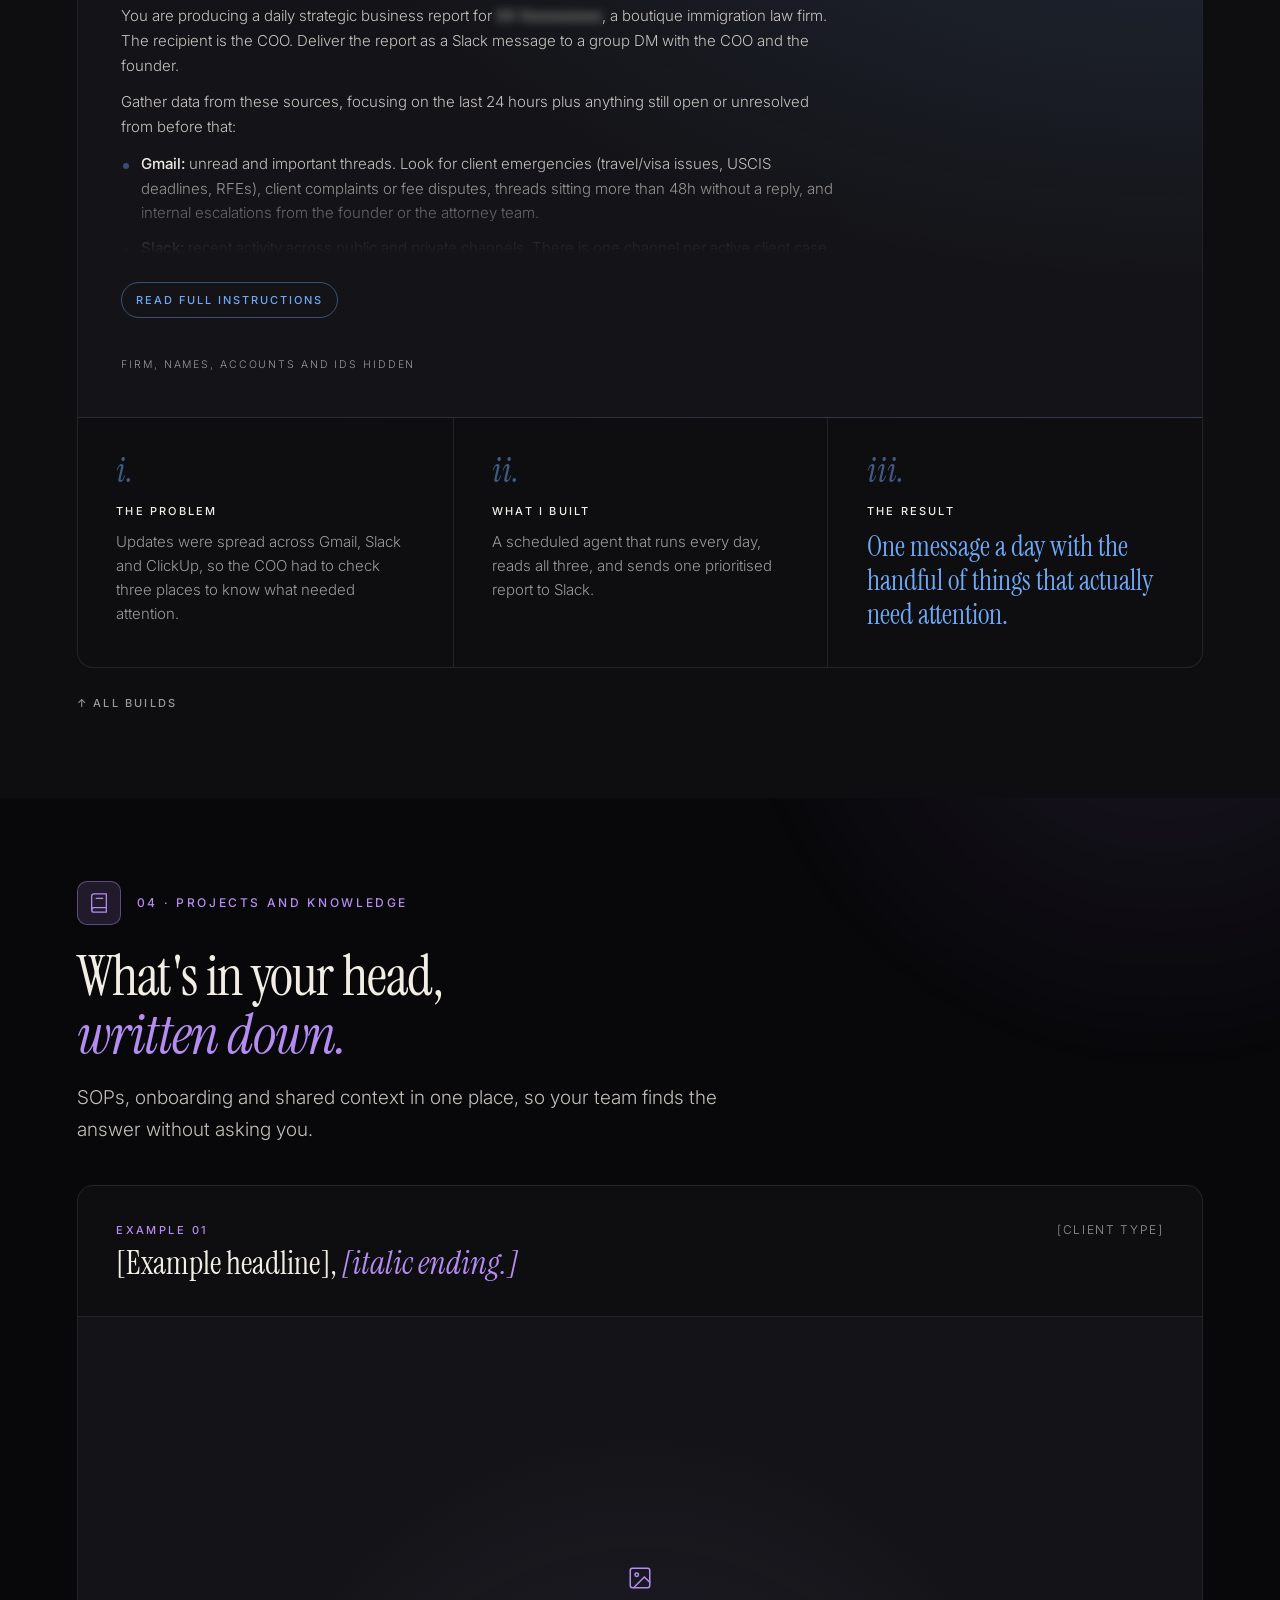
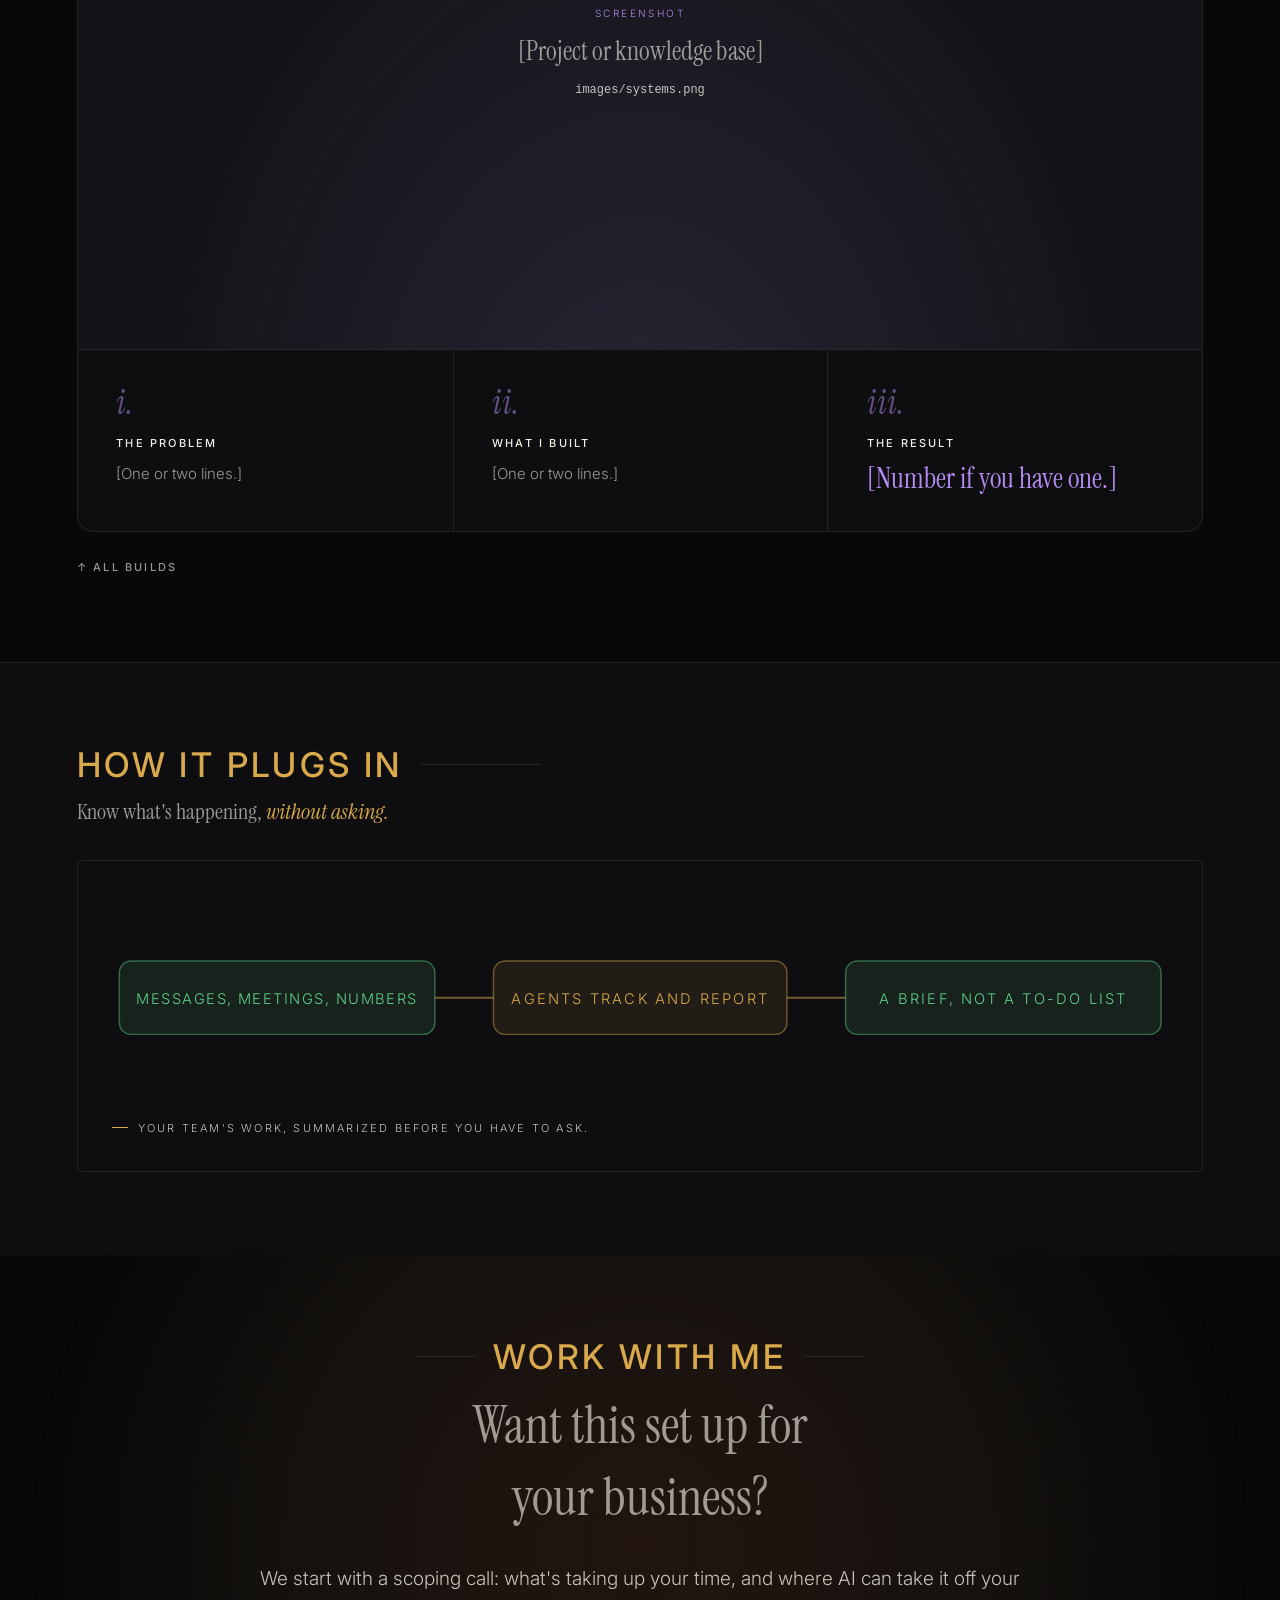
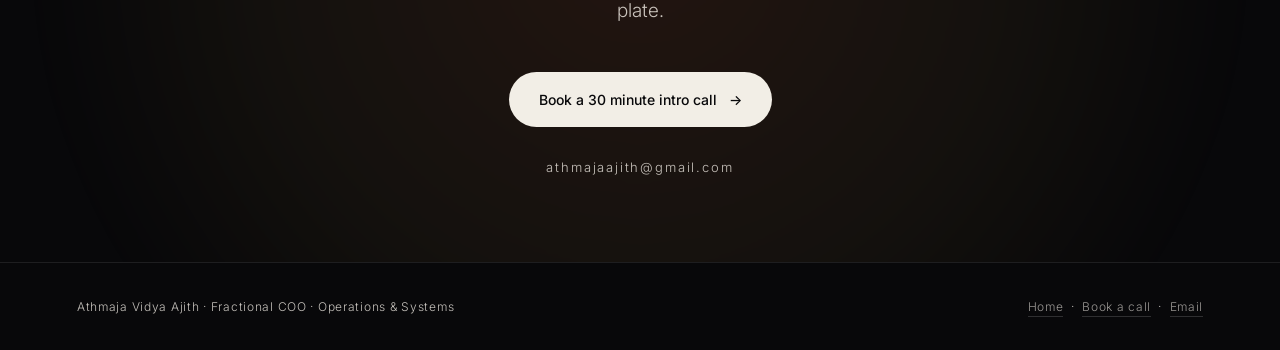
==== commit 49f1cbbe: "Fill Results at a glance with real outcomes Co-Authored-By: Claude Opus 5.5 <noreply@anthropic.com>" ====
--- a/index.html
+++ b/index.html
@@ -44,9 +44,9 @@
     <div class="eyebrow rv">Results at a glance</div>
     <h2 class="rv">Less of you in every thread, <em>more done.</em></h2>
     <div class="rgrid">
-      <div class="r rv"><div class="big grn">[XX hrs]</div><div class="ttl">Saved per week</div><div class="sub">[Client type]</div><p>[One line on what changed.]</p></div>
-      <div class="r rv"><div class="big grn">[XX%]</div><div class="ttl">[Metric name]</div><div class="sub">[Timeframe]</div><p>[One line on what changed.]</p></div>
-      <div class="r rv"><div class="big grn">[XX]</div><div class="ttl">[Metric name]</div><div class="sub">[Timeframe]</div><p>[One line on what changed.]</p></div>
+      <div class="r rv"><div class="big grn">3&times; a week</div><div class="ttl">Issues caught early</div><div class="sub">Every active case checked</div><p>Slipping due dates and overdue submitted cases are flagged before a client notices.</p></div>
+      <div class="r rv"><div class="big grn">3 tools &rarr; 1</div><div class="ttl">Answers in one question</div><div class="sub">Drive, ClickUp and Slack</div><p>No more digging through folders and threads. Ask the agent and get the answer with its source.</p></div>
+      <div class="r rv"><div class="big grn">Every day</div><div class="ttl">Leadership overview</div><div class="sub">Daily report and live case dashboard</div><p>Leadership sees what needs attention without chasing anyone for a status update.</p></div>
     </div>
   </div>
 </section>
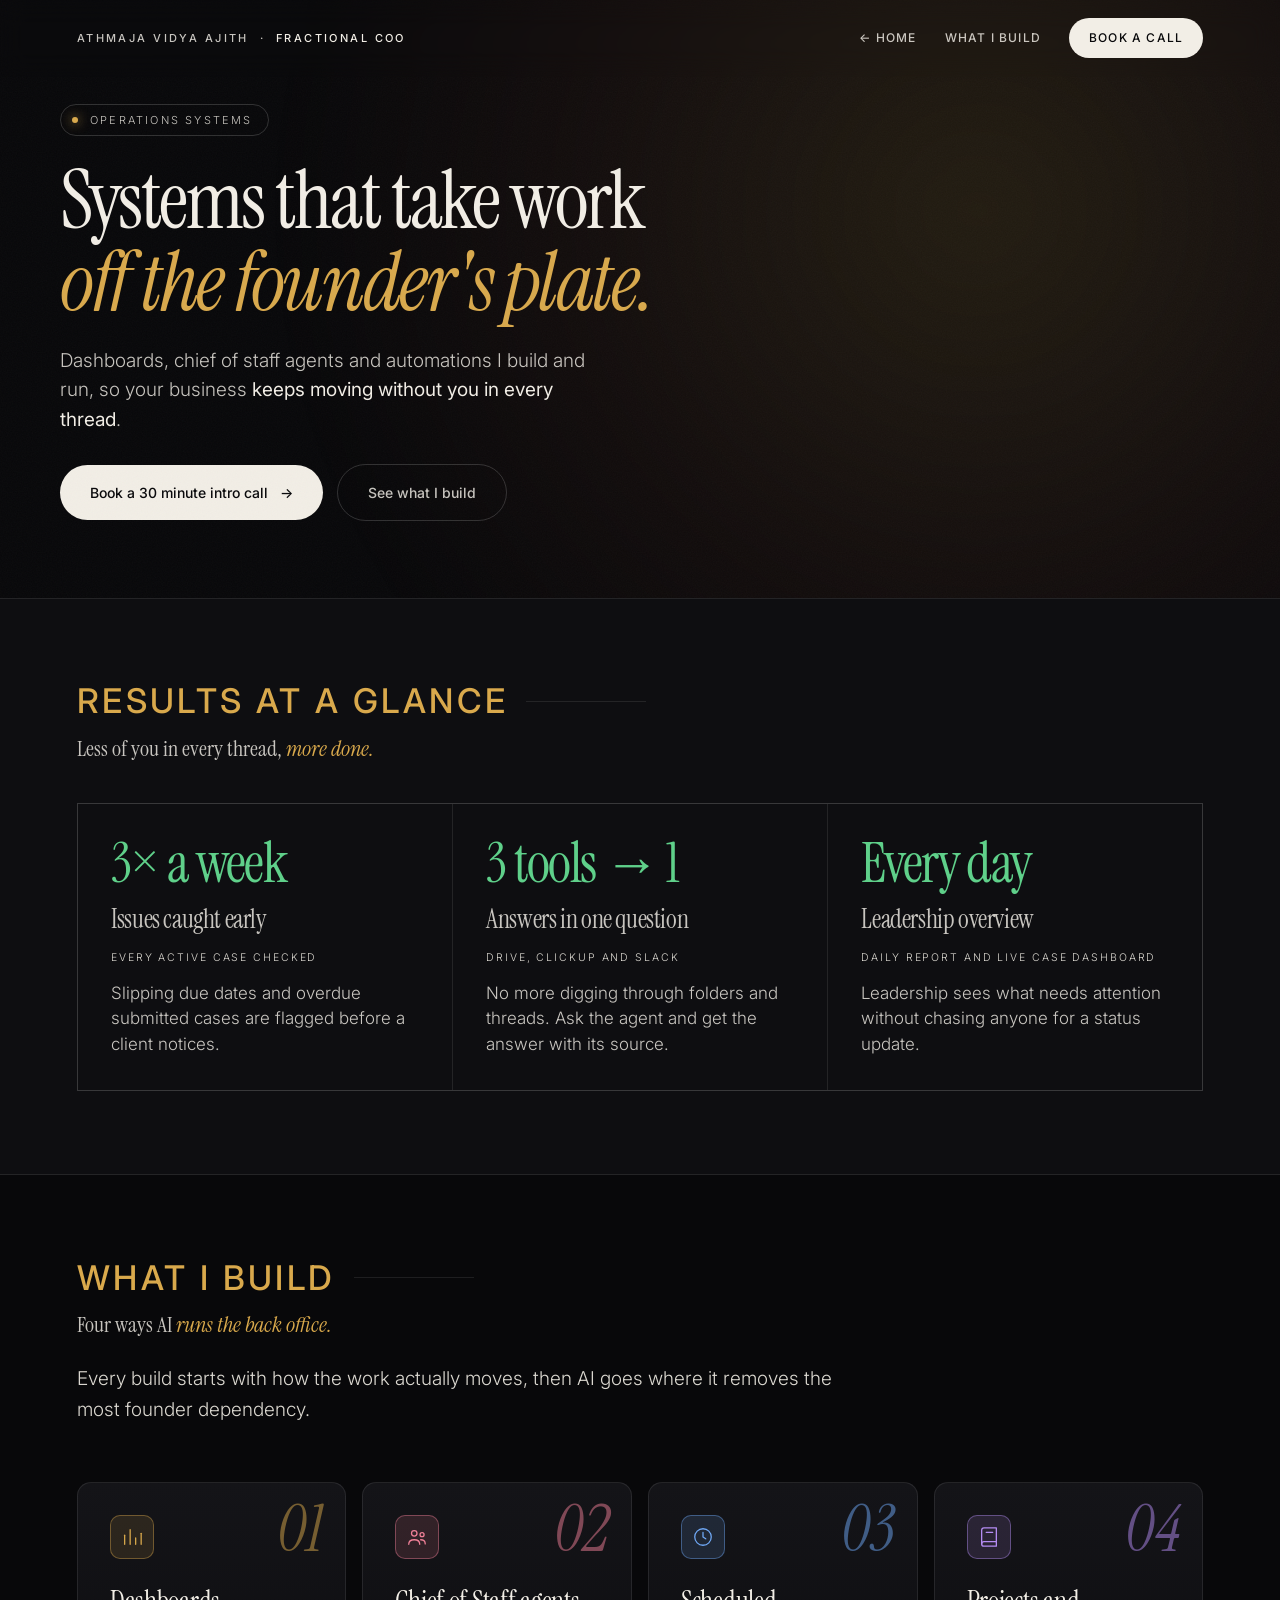
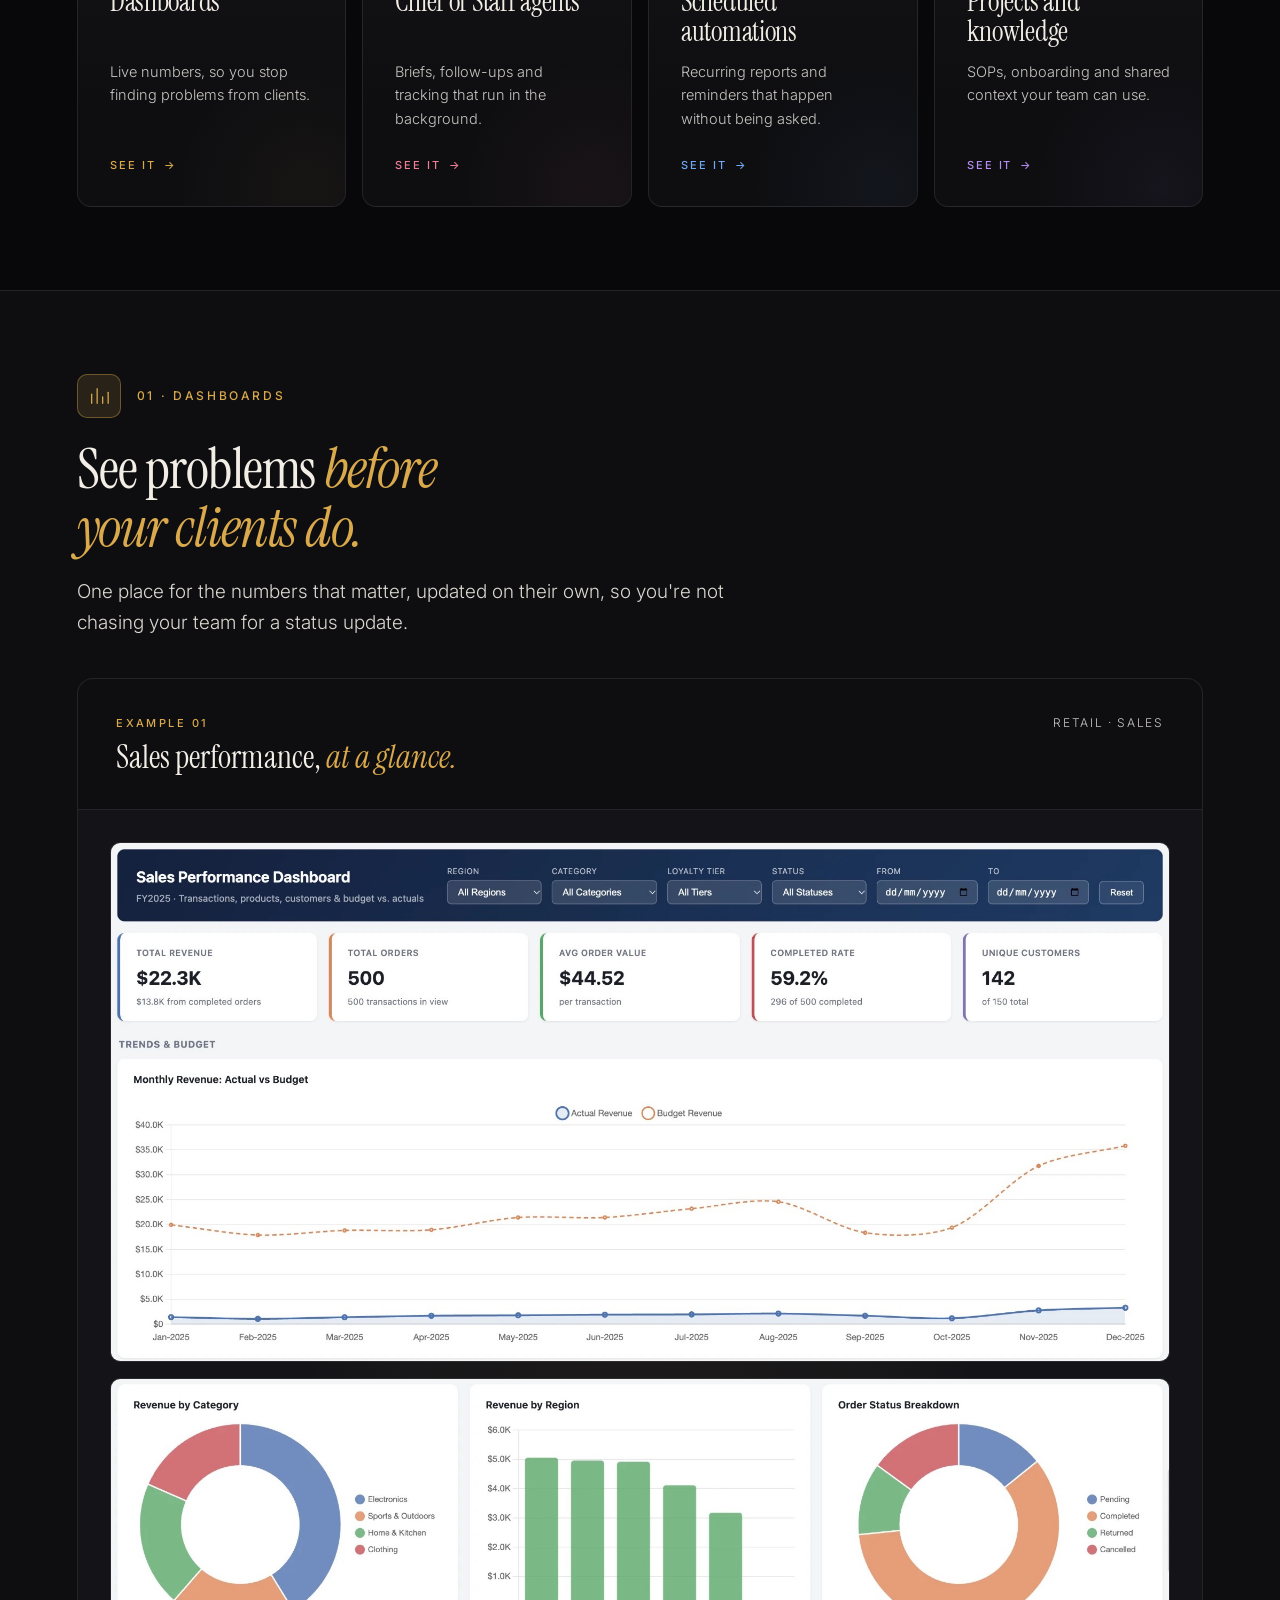
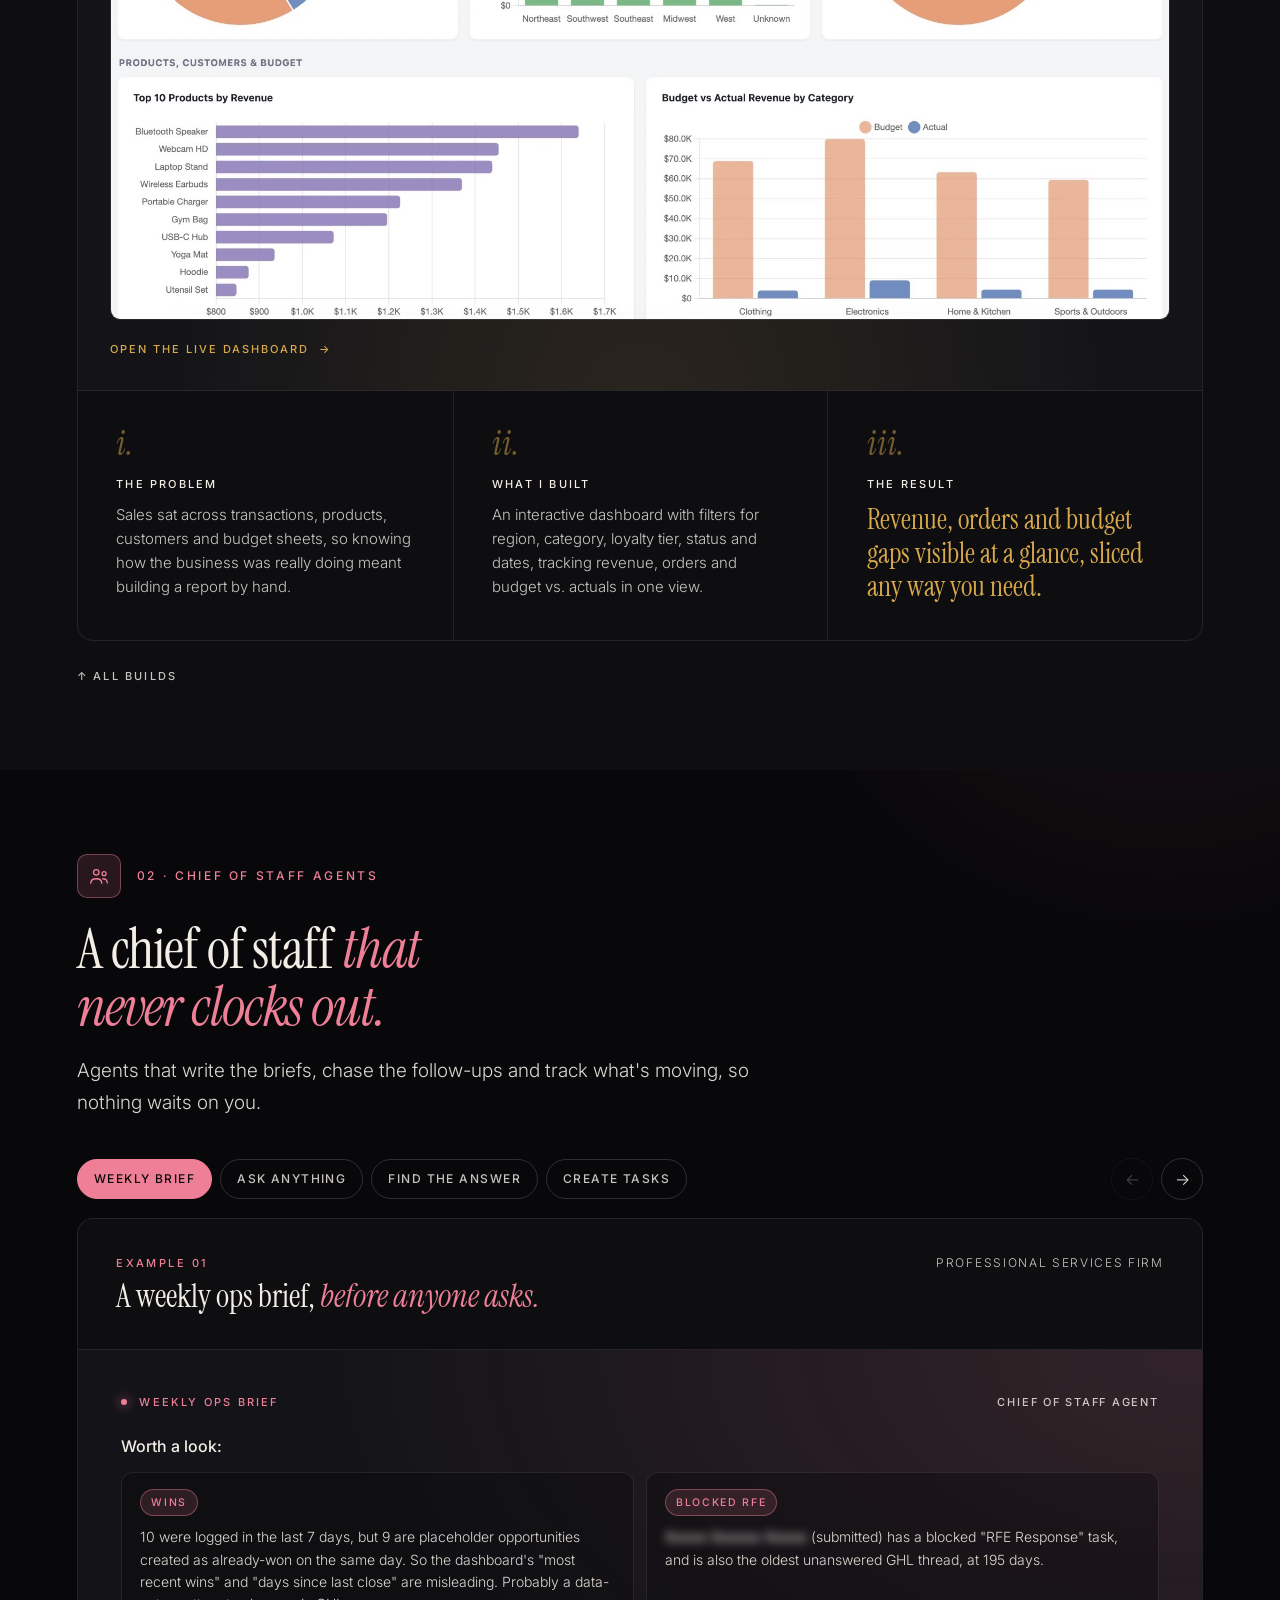
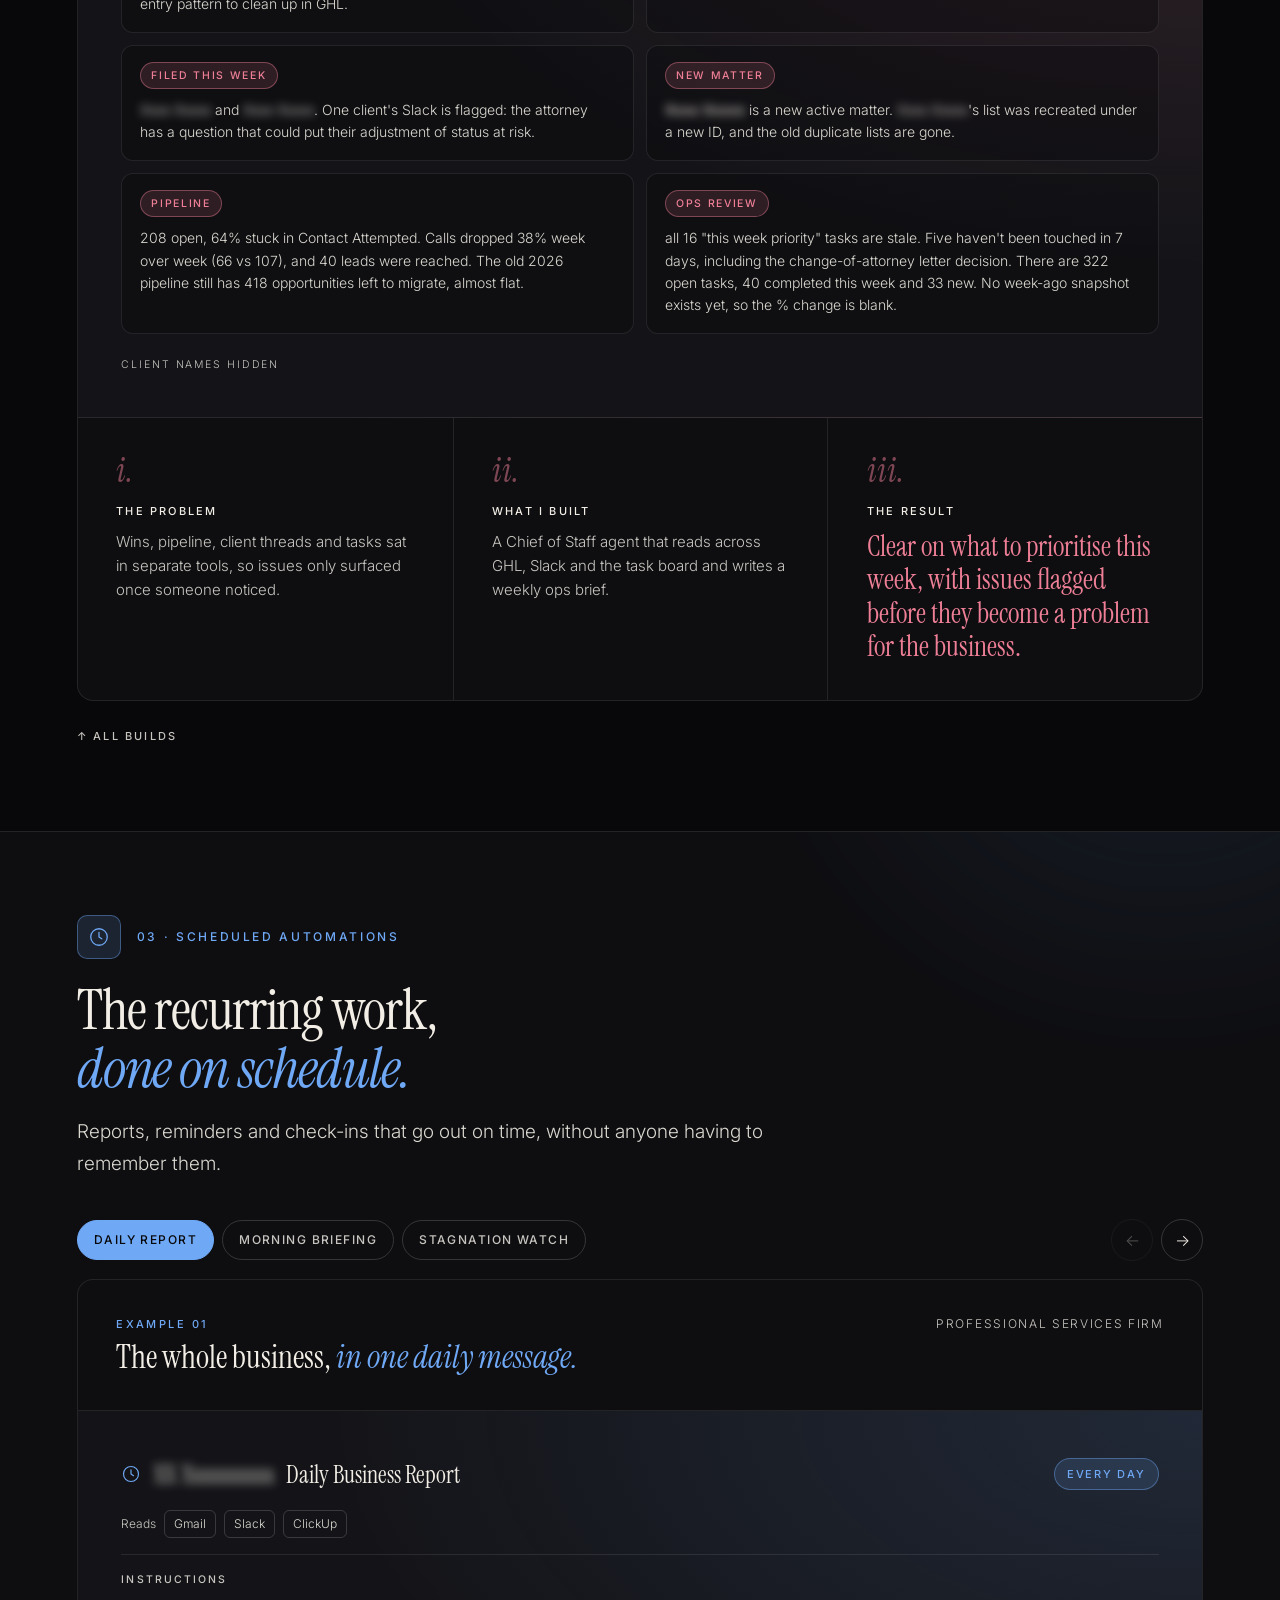
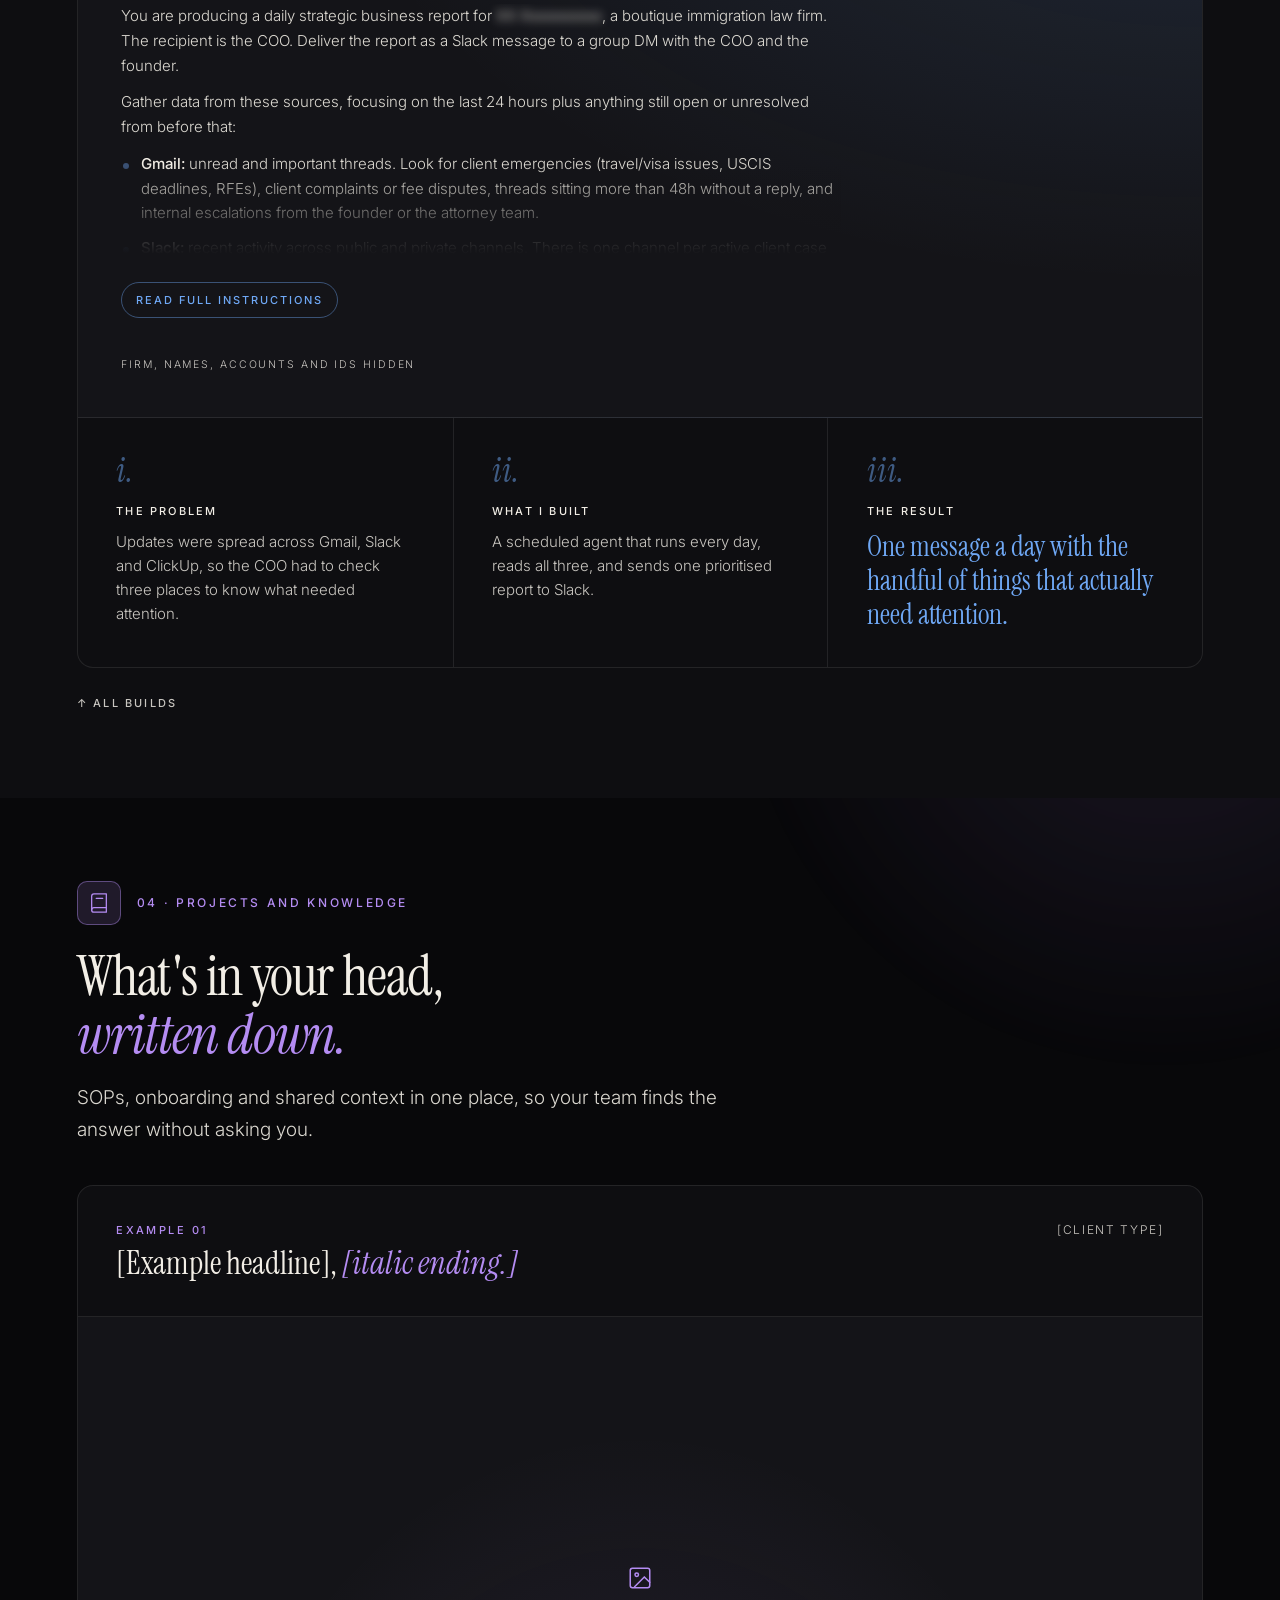
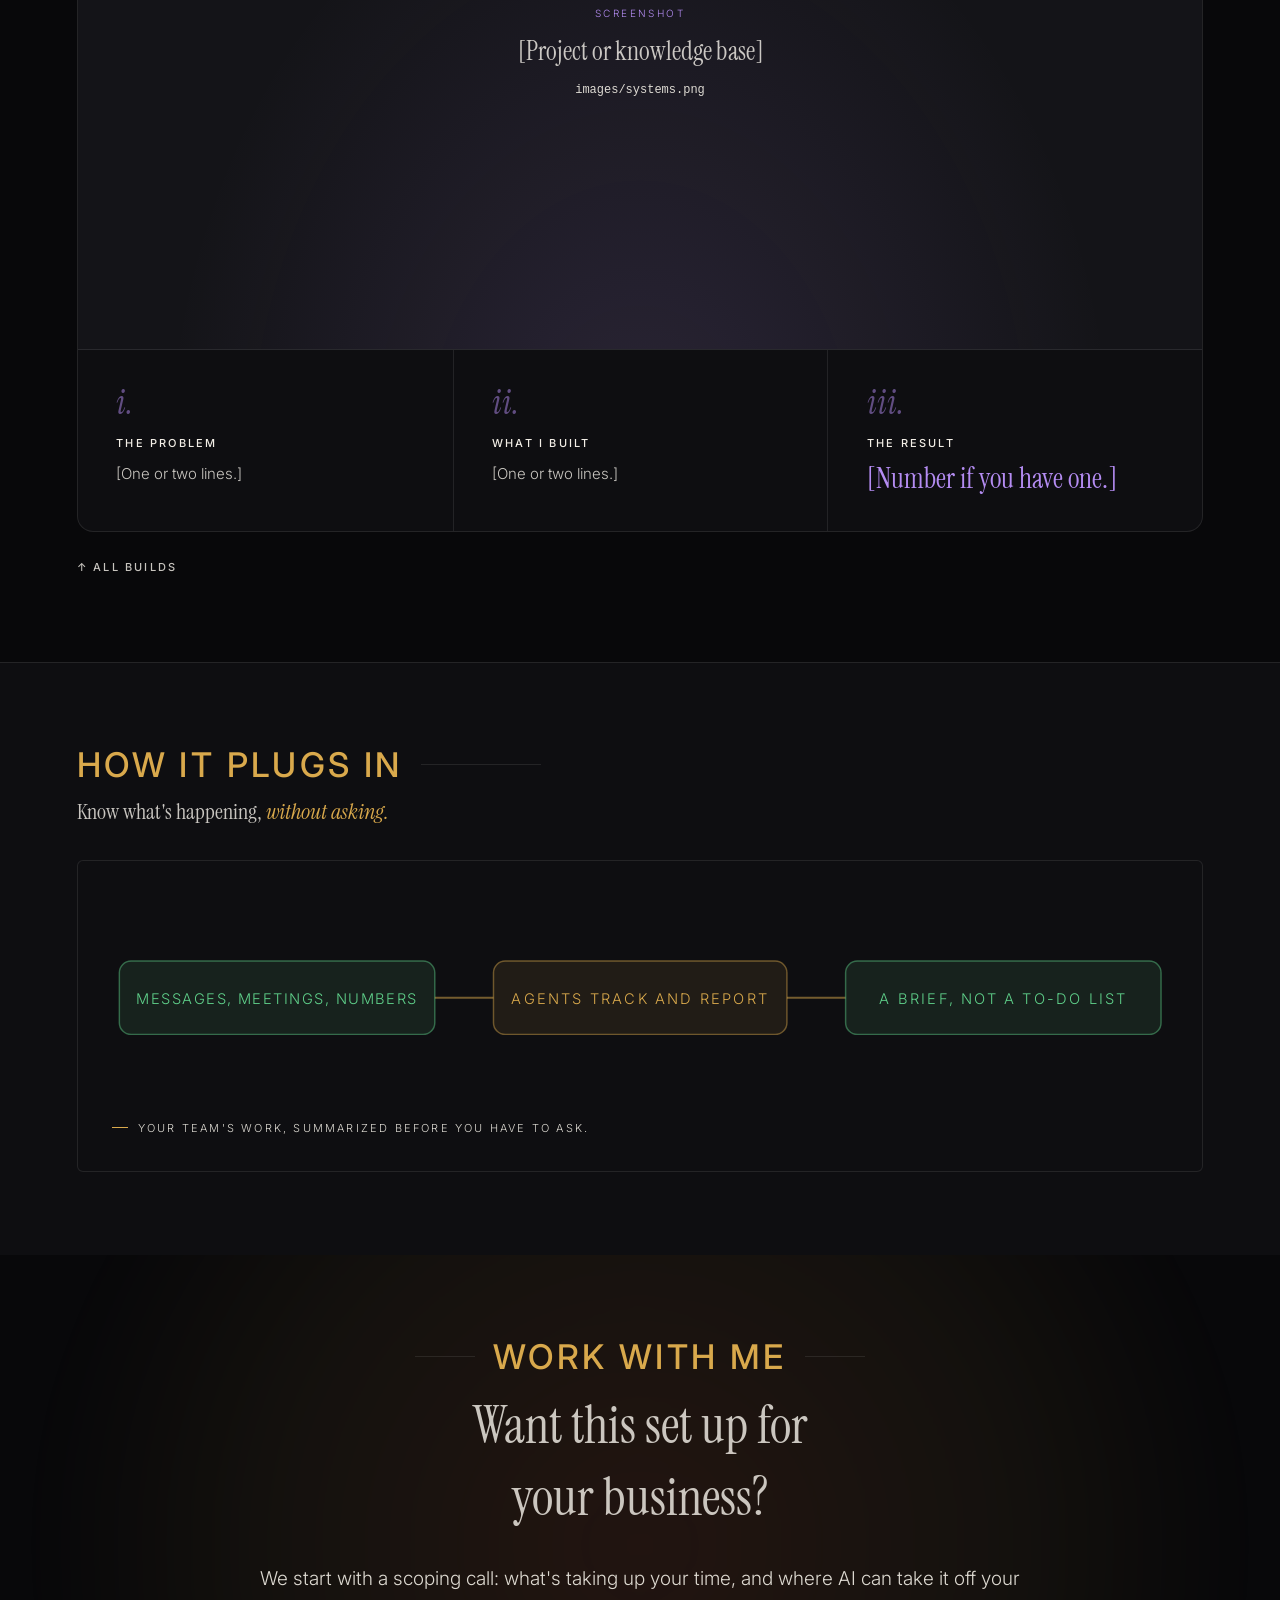
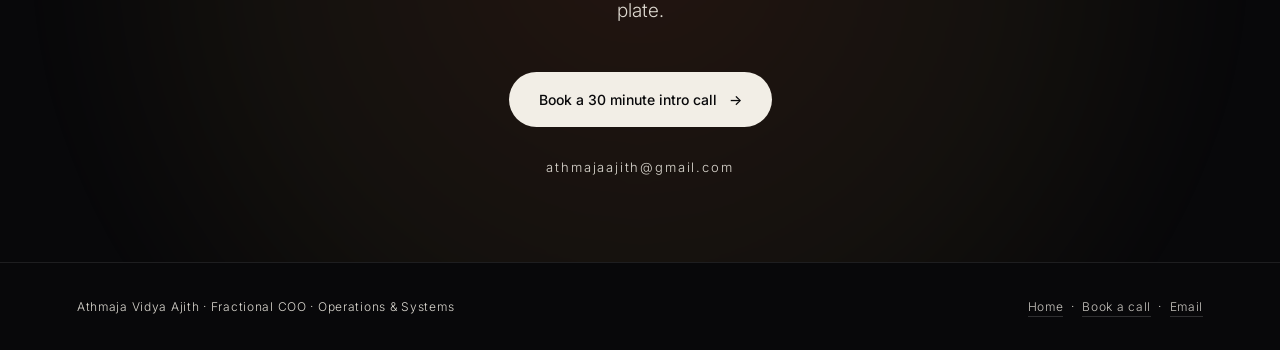
==== commit 071ef414: "Brighten grey body text for readability Co-Authored-By: Claude Opus 5.5 <noreply@anthropic.com>" ====
--- a/index.html
+++ b/index.html
@@ -10,7 +10,7 @@
 <link rel="preconnect" href="https://fonts.gstatic.com" crossorigin>
 <link href="https://fonts.googleapis.com/css2?family=Instrument+Serif:ital@0;1&family=Inter:wght@300;400;500;600&display=swap" rel="stylesheet">
 <script>document.documentElement.classList.add("js");if("IntersectionObserver" in window)document.documentElement.classList.add("js-rv");</script>
-<link rel="stylesheet" href="styles.css?v=11">
+<link rel="stylesheet" href="styles.css?v=12">
 </head>
 <body>
 
--- a/styles.css
+++ b/styles.css
@@ -1,7 +1,7 @@
 :root{
   --ink:#08080A;--ink-2:#0E0E11;--ink-3:#141418;
   --line:rgba(255,255,255,.09);--line-2:rgba(255,255,255,.16);
-  --paper:#F2EEE6;--paper-dim:rgba(242,238,230,.62);--paper-faint:rgba(242,238,230,.8);
+  --paper:#F2EEE6;--paper-dim:rgba(242,238,230,.82);--paper-faint:rgba(242,238,230,.9);
   --gold:#D9A94C;--gold-soft:rgba(217,169,76,.13);
   --rust:#C4643C;--rust-soft:rgba(196,100,60,.13);
   --green:#5FD08A;--green-soft:rgba(95,208,138,.13);
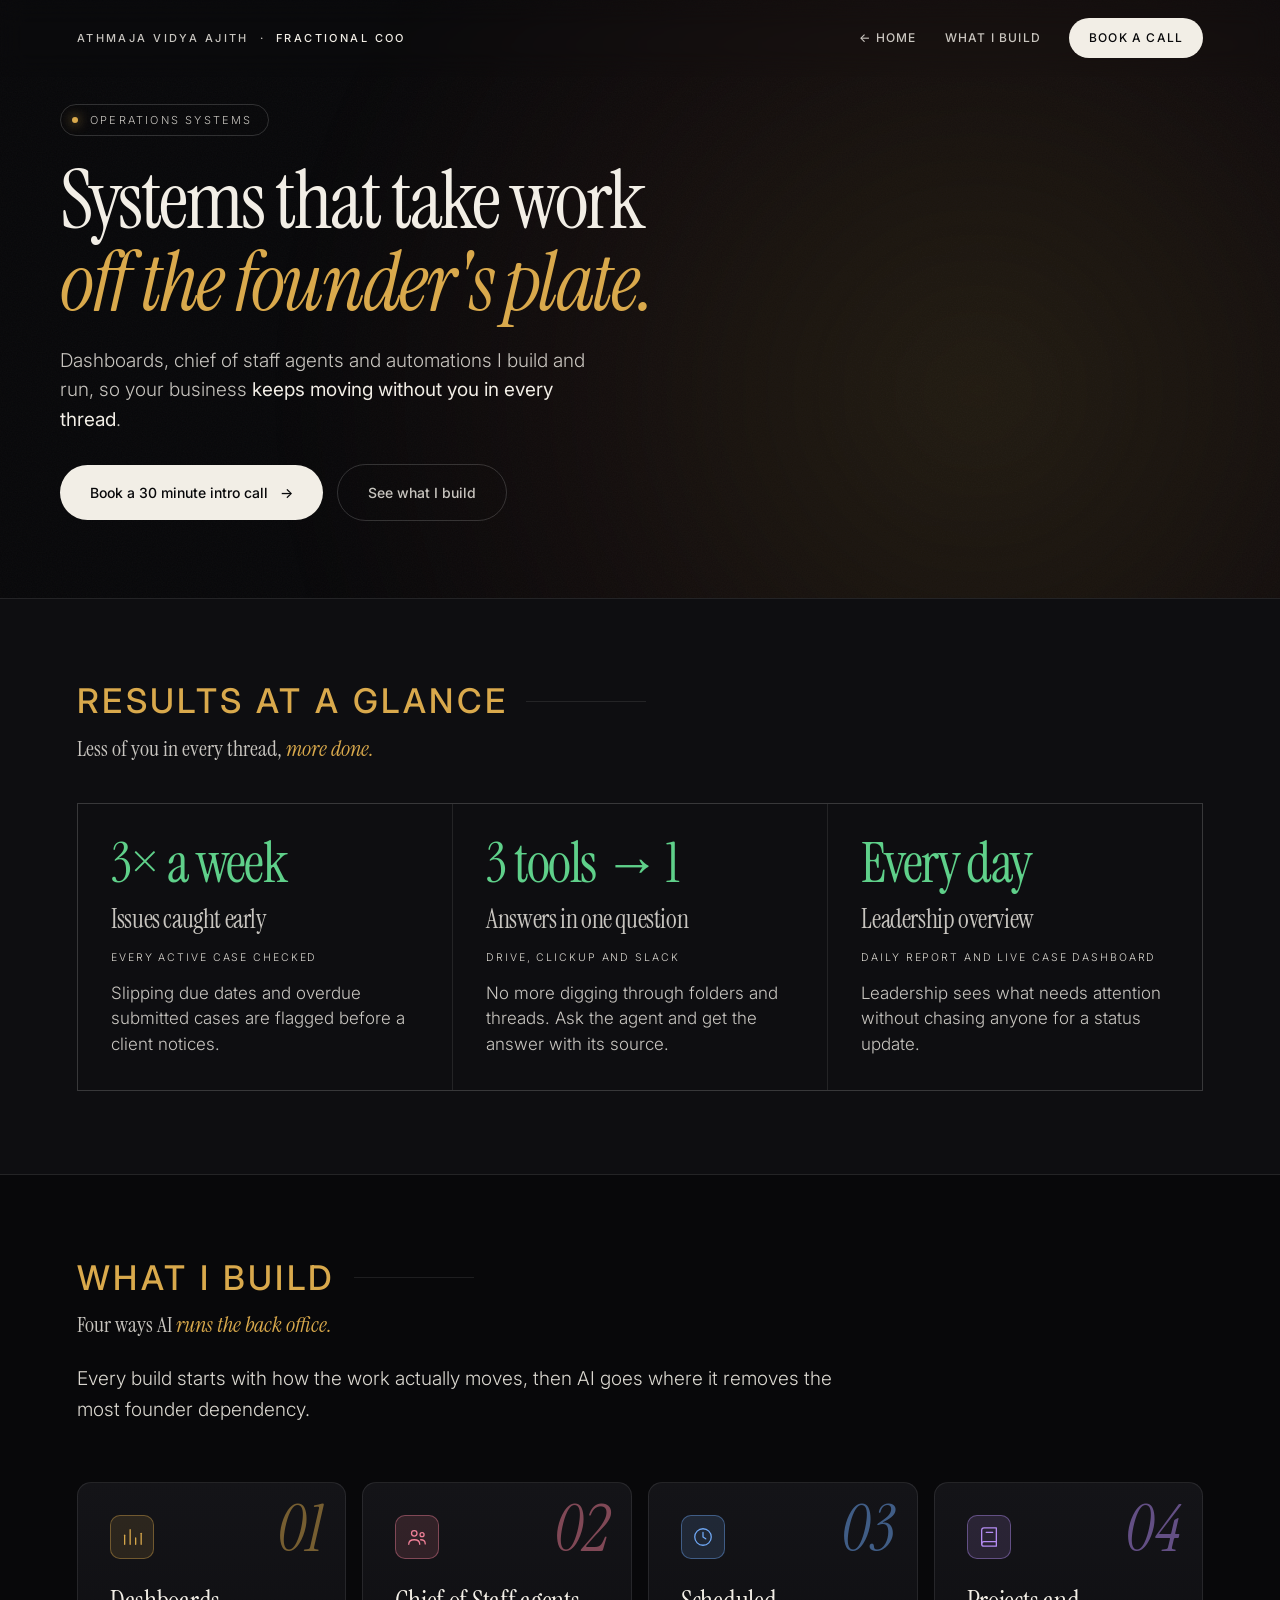
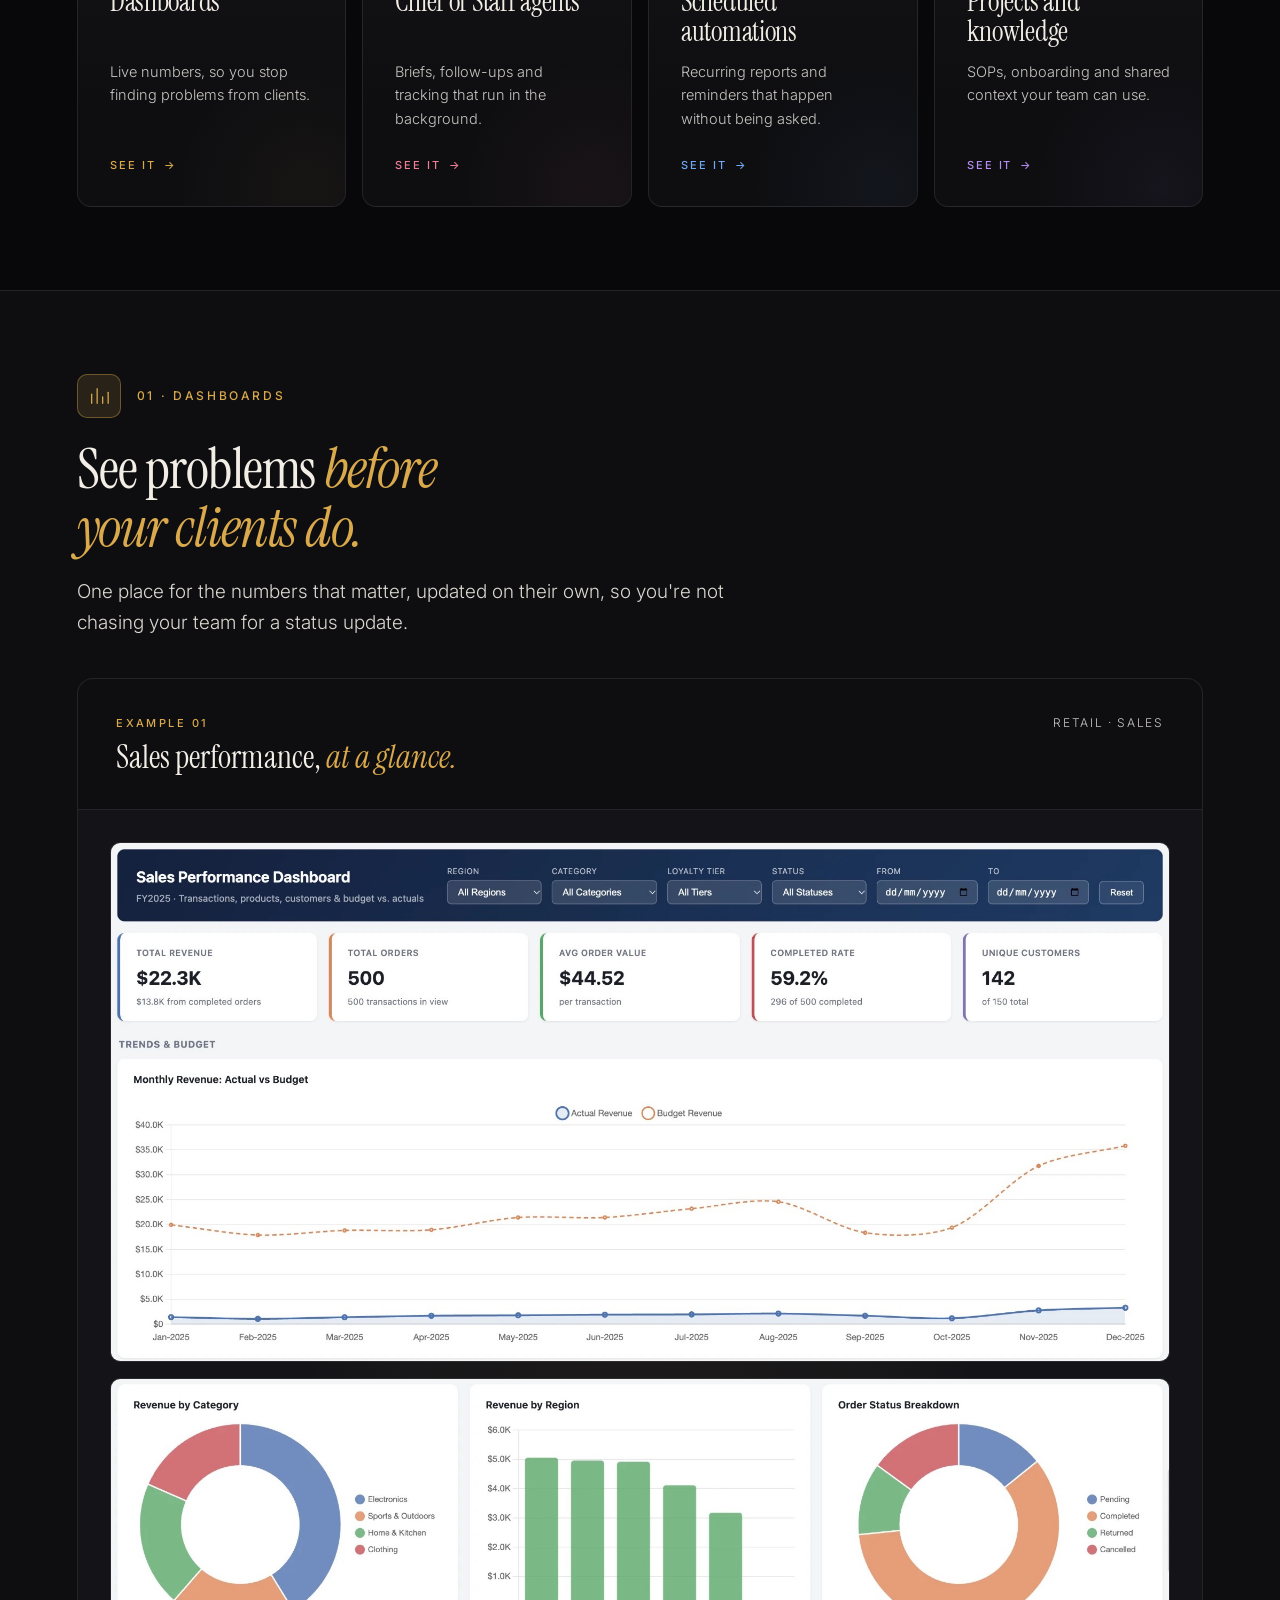
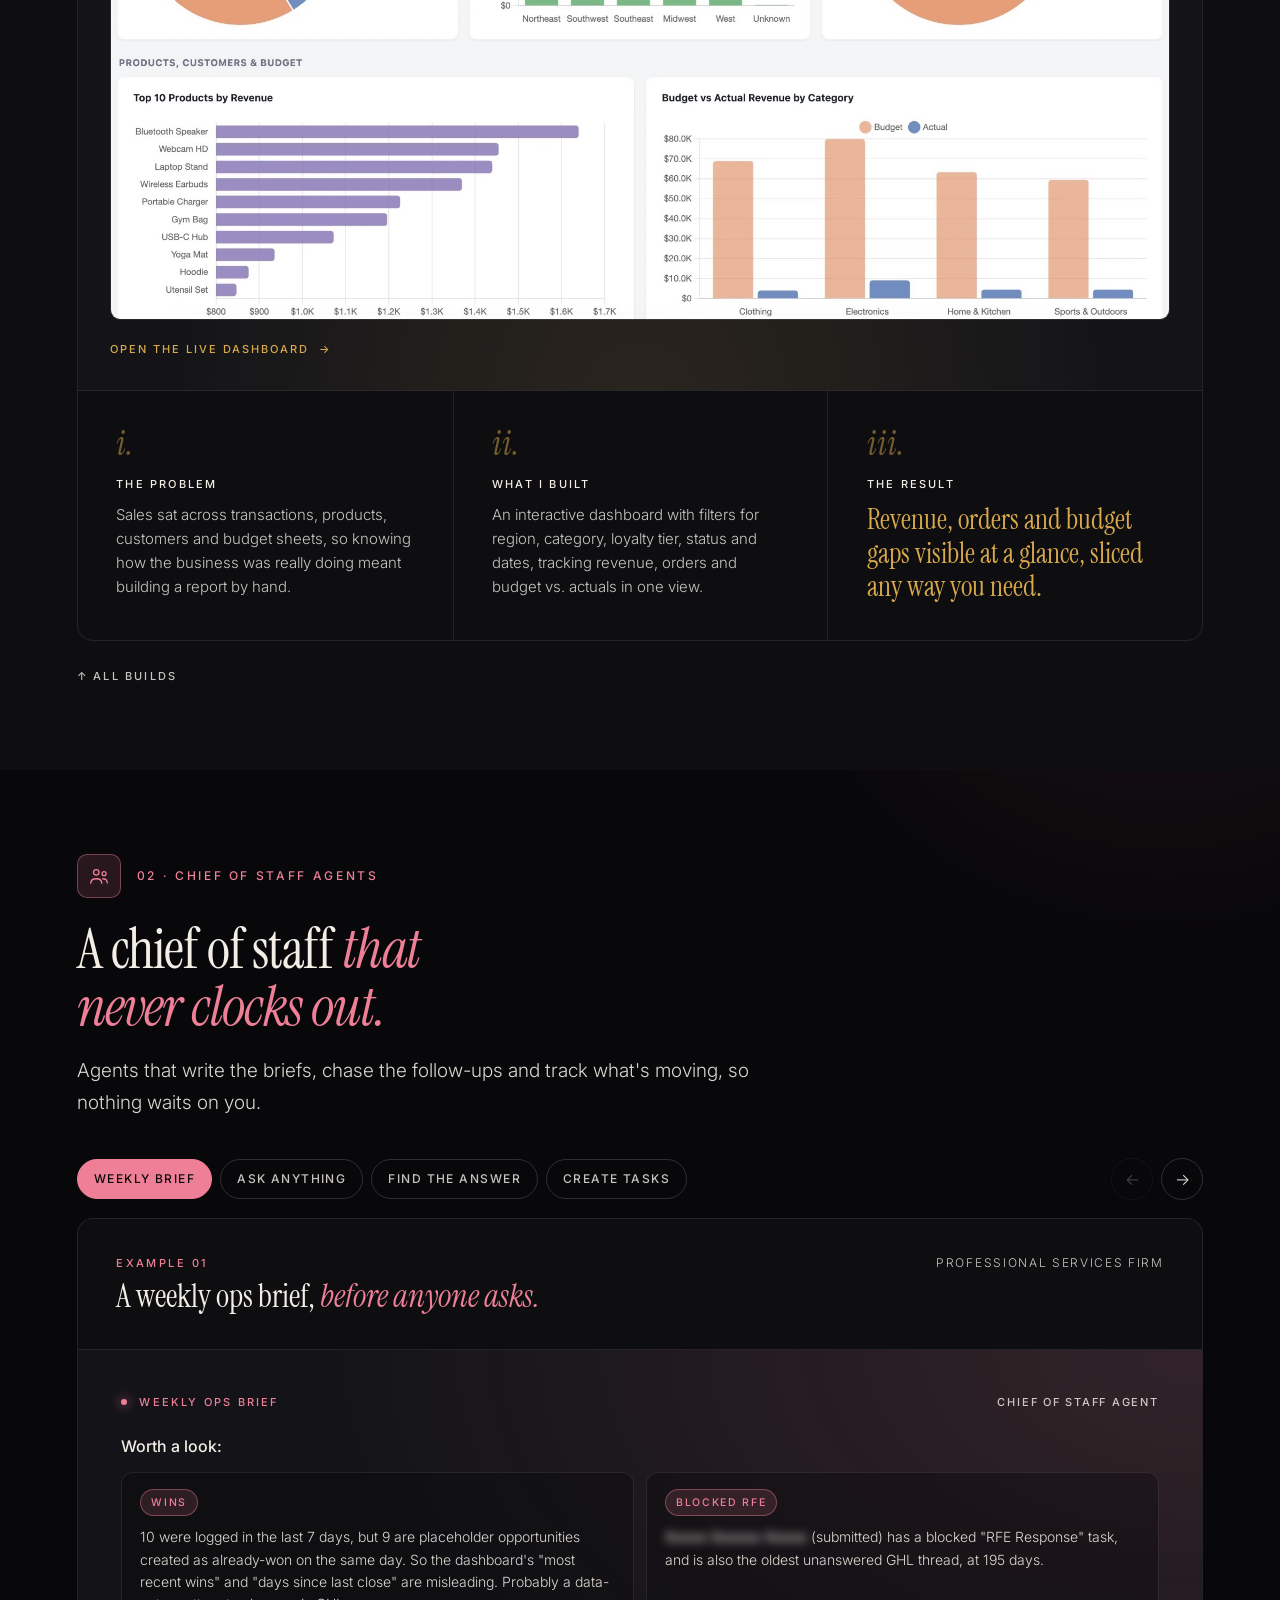
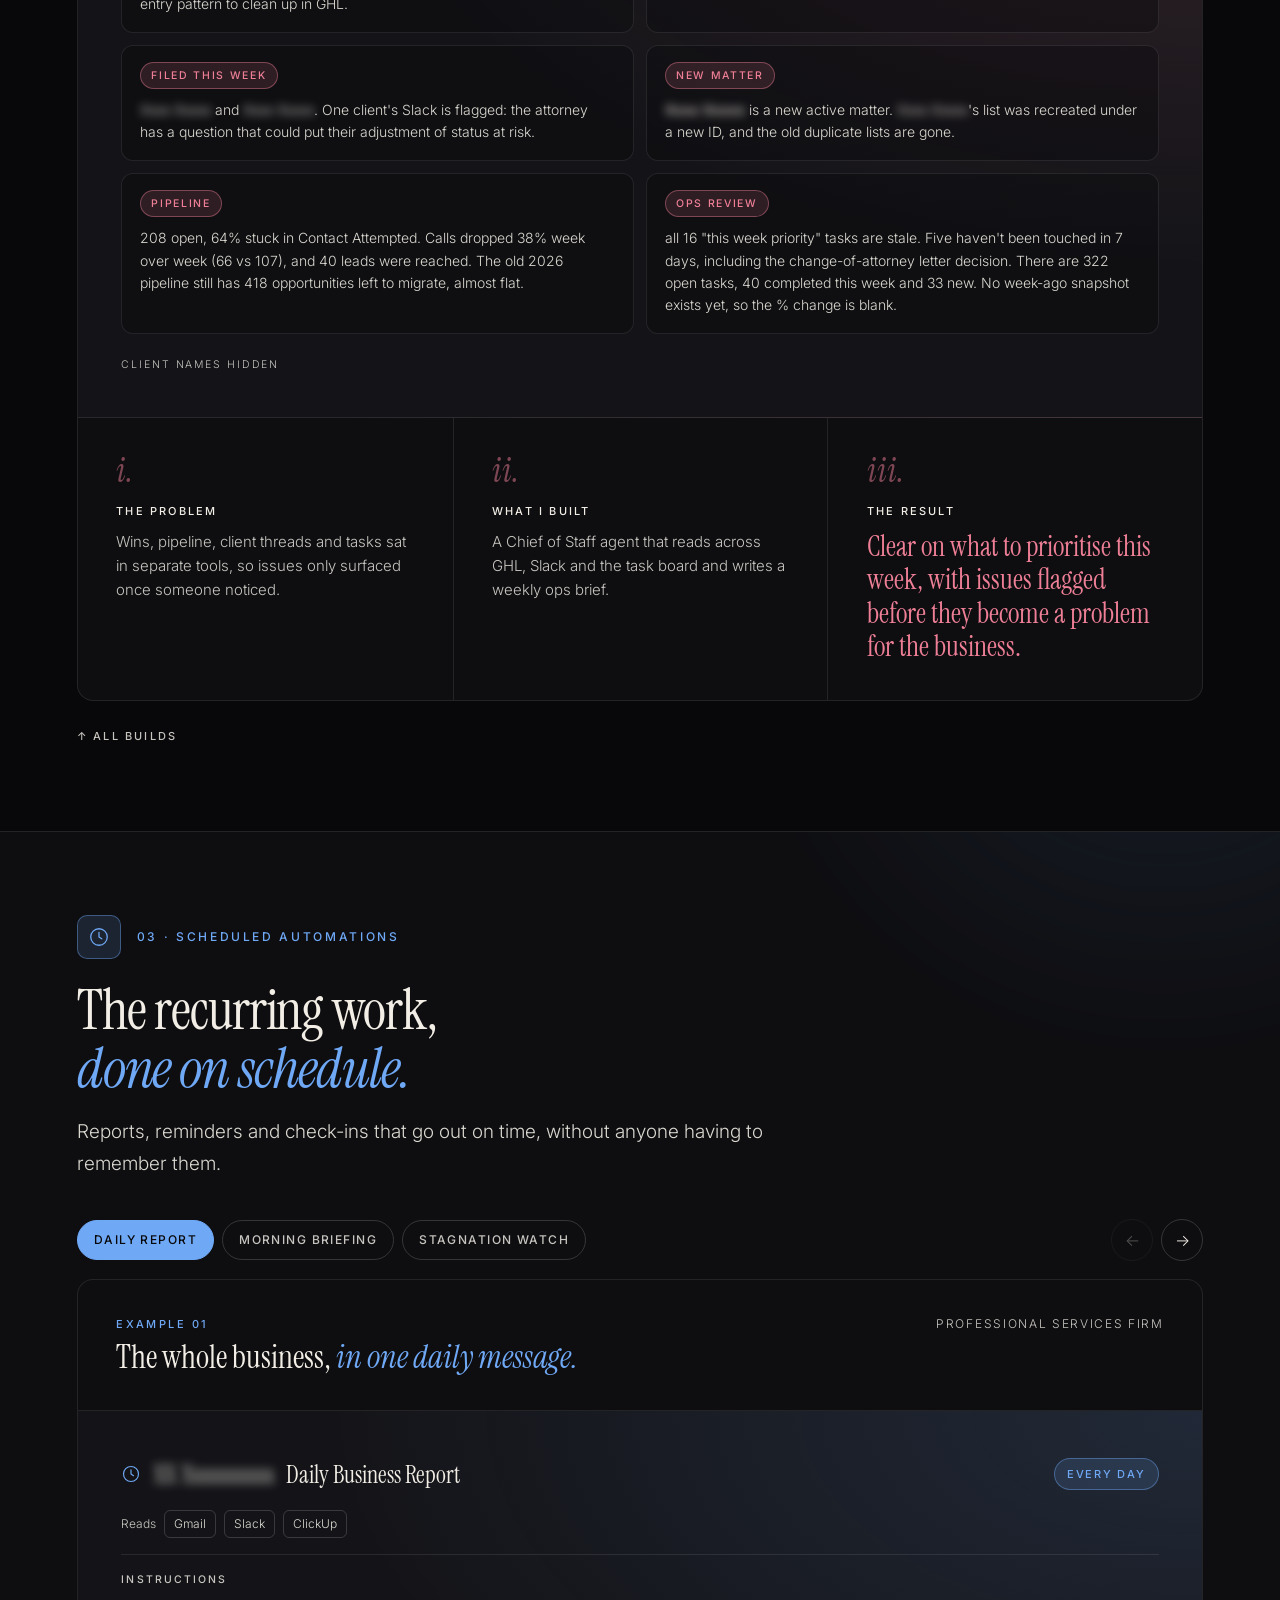
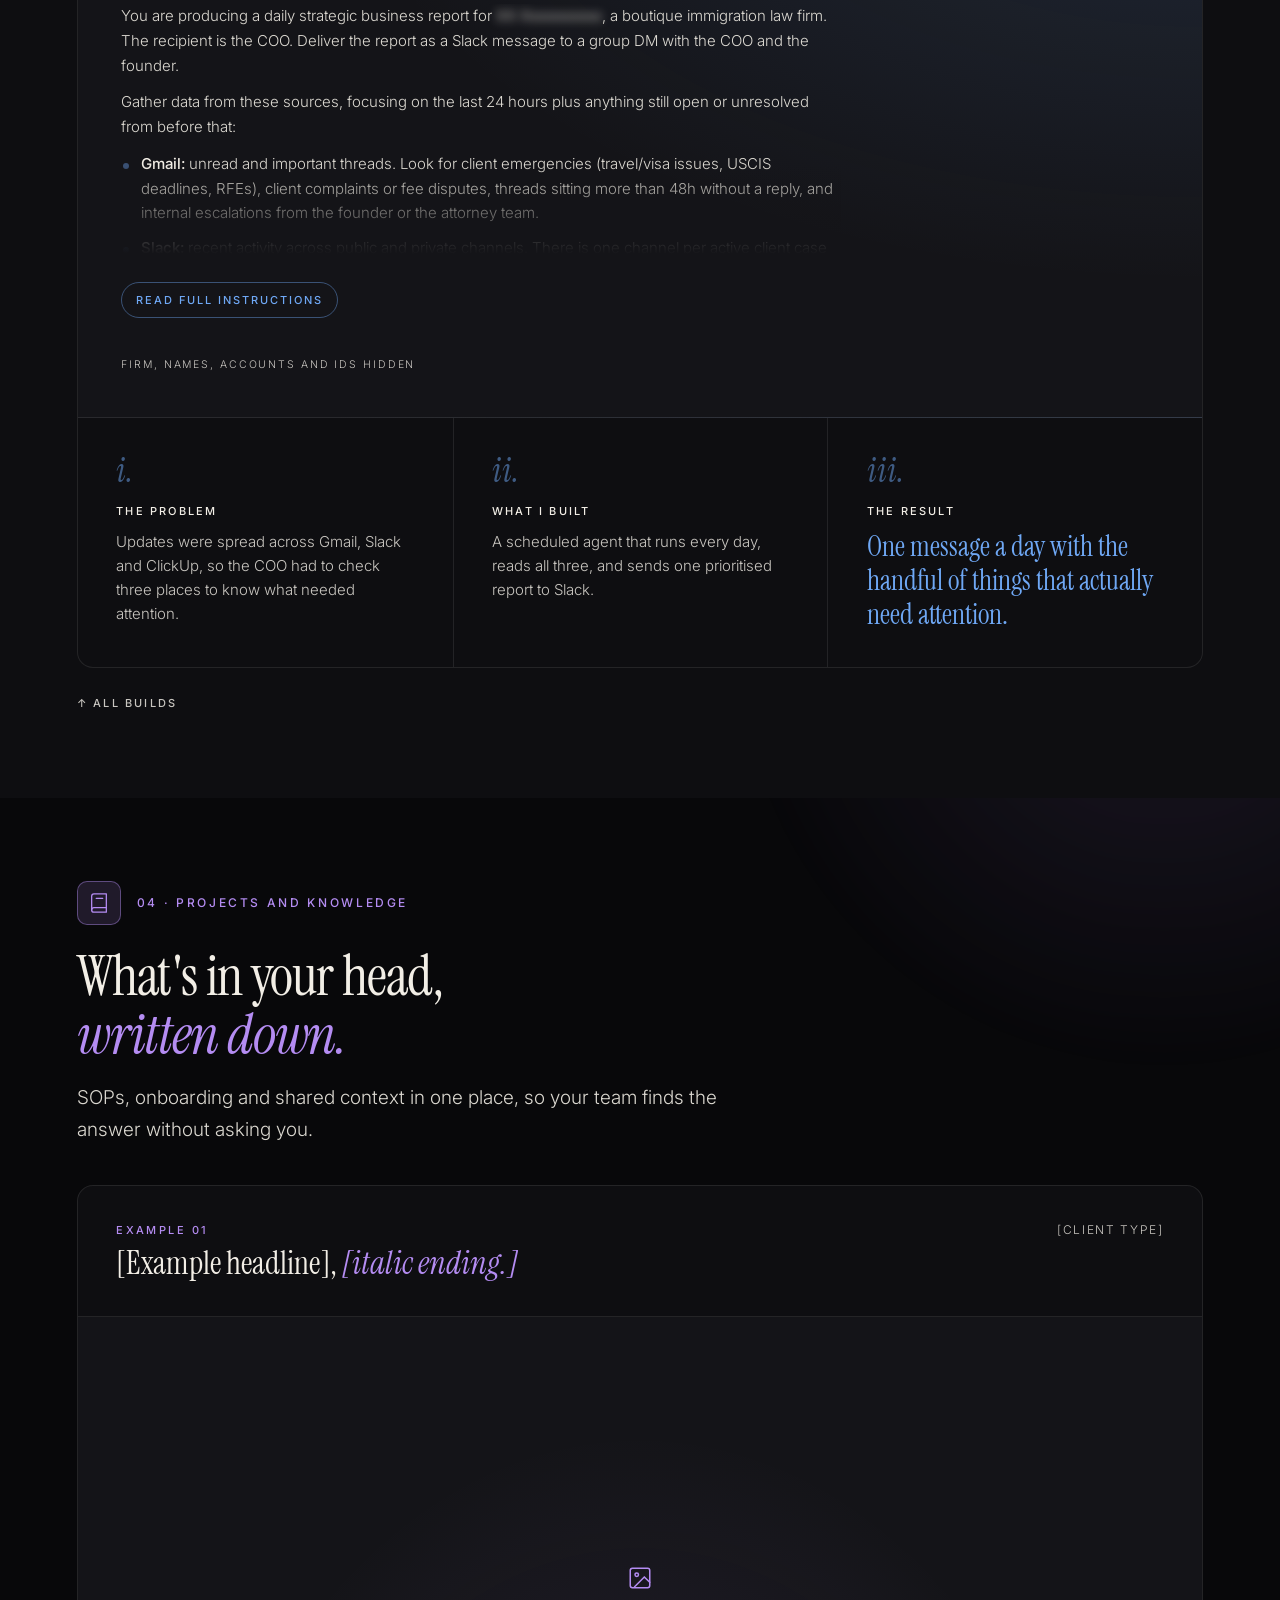
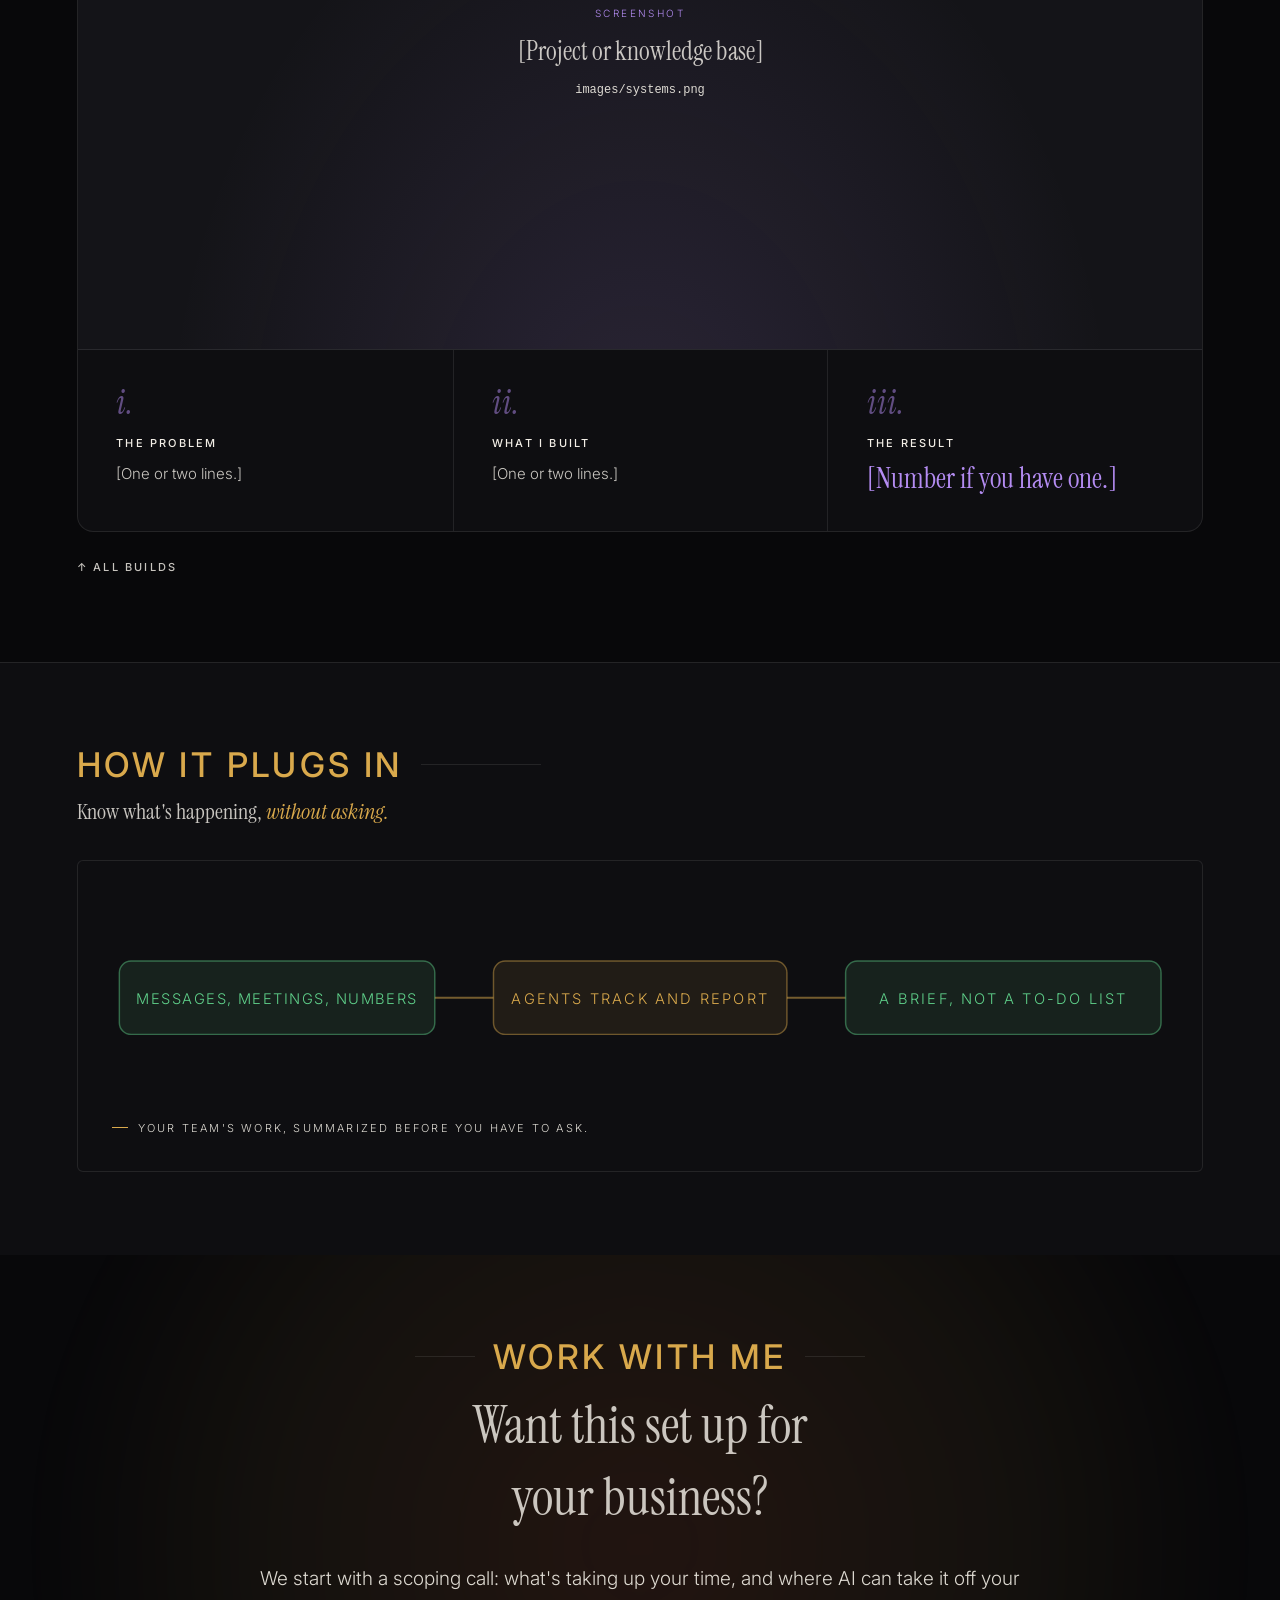
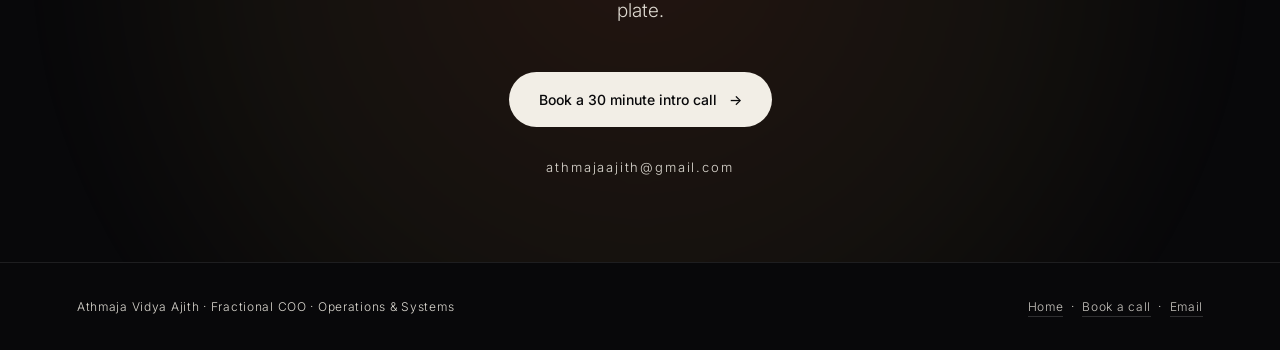
==== commit c5e7840a: "Contain hero glow so the page can't be wider than the screen The hero is a <header>, not a <section>" ====
--- a/index.html
+++ b/index.html
@@ -10,7 +10,7 @@
 <link rel="preconnect" href="https://fonts.gstatic.com" crossorigin>
 <link href="https://fonts.googleapis.com/css2?family=Instrument+Serif:ital@0;1&family=Inter:wght@300;400;500;600&display=swap" rel="stylesheet">
 <script>document.documentElement.classList.add("js");if("IntersectionObserver" in window)document.documentElement.classList.add("js-rv");</script>
-<link rel="stylesheet" href="styles.css?v=12">
+<link rel="stylesheet" href="styles.css?v=14">
 </head>
 <body>
 
--- a/styles.css
+++ b/styles.css
@@ -13,8 +13,8 @@
   --pad: clamp(24px, 6vw, 120px);
 }
 *{box-sizing:border-box;margin:0;padding:0}
-html{scroll-behavior:smooth}
-body{background:var(--ink);color:var(--paper);font-family:var(--sans);font-weight:300;line-height:1.65;-webkit-font-smoothing:antialiased;overflow-x:hidden}
+html{scroll-behavior:smooth;overflow-x:clip}
+body{background:var(--ink);color:var(--paper);font-family:var(--sans);font-weight:300;line-height:1.65;-webkit-font-smoothing:antialiased;overflow-x:hidden;overflow-x:clip}
 body::before{content:'';position:fixed;inset:0;z-index:1;pointer-events:none;opacity:.035;
   background-image:url("data:image/svg+xml,%3Csvg xmlns='http://www.w3.org/2000/svg' width='200' height='200'%3E%3Cfilter id='n'%3E%3CfeTurbulence type='fractalNoise' baseFrequency='.8' numOctaves='4'/%3E%3C/filter%3E%3Crect width='200' height='200' filter='url(%23n)'/%3E%3C/svg%3E");}
 ::selection{background:var(--gold);color:var(--ink)}
@@ -40,7 +40,7 @@
 .lede{font-size:clamp(17px,1.9vw,19px);line-height:1.65;color:var(--paper-faint);max-width:66ch}
 
 /* hero */
-.hero{min-height:auto;display:flex;flex-direction:column;justify-content:center;padding-top:104px;padding-bottom:clamp(48px,6vw,80px);overflow:hidden}
+.hero{position:relative;z-index:2;min-height:auto;display:flex;flex-direction:column;justify-content:center;padding-top:104px;padding-bottom:clamp(48px,6vw,80px);overflow:hidden;overflow:clip}
 .hero::after{content:'';position:absolute;z-index:-1;width:min(150vw,1500px);height:min(150vw,1500px);top:-60%;right:-35%;border-radius:50%;background:radial-gradient(circle,rgba(217,169,76,.13) 0%,rgba(196,100,60,.06) 38%,transparent 66%);filter:blur(30px)}
 .hero-tag{display:inline-flex;align-items:center;gap:12px;align-self:flex-start;border:1px solid var(--line-2);border-radius:100px;padding:6px 15px 6px 11px;margin-bottom:24px;font-size:11px;letter-spacing:.2em;text-transform:uppercase;color:var(--paper-dim)}
 .dot{width:6px;height:6px;border-radius:50%;background:var(--gold);box-shadow:0 0 12px var(--gold)}
@@ -117,7 +117,7 @@
 .shot{display:block;width:100%;height:auto;border:1px solid var(--line);border-radius:6px}
 
 /* final */
-.final{text-align:center;position:relative;overflow:hidden}
+.final{text-align:center;position:relative;overflow:hidden;overflow:clip}
 .final::after{content:'';position:absolute;z-index:-1;left:50%;bottom:-55%;transform:translateX(-50%);width:min(140vw,1300px);height:min(140vw,1300px);border-radius:50%;background:radial-gradient(circle,rgba(196,100,60,.14) 0%,rgba(217,169,76,.06) 40%,transparent 66%);filter:blur(24px)}
 .final h2{font-size:clamp(28px,4.4vw,52px);max-width:16ch;margin:0 auto 28px}
 .final .lede{margin:0 auto 46px;text-align:center}
@@ -161,7 +161,7 @@
 .acc-green{--acc:var(--green);--acc-soft:var(--green-soft);--acc-line:rgba(95,208,138,.4)}
 .acc-blue{--acc:var(--blue);--acc-soft:var(--blue-soft);--acc-line:rgba(111,168,245,.42)}
 .acc-violet{--acc:var(--violet);--acc-soft:var(--violet-soft);--acc-line:rgba(180,140,242,.42)}
-.build{scroll-margin-top:40px;overflow:hidden}
+.build{scroll-margin-top:40px;overflow:hidden;overflow:clip}
 .build::after{content:'';position:absolute;z-index:-1;width:min(110vw,1000px);height:min(110vw,1000px);top:-45%;right:-30%;border-radius:50%;background:radial-gradient(circle,var(--acc-soft) 0%,transparent 62%);filter:blur(30px);opacity:.8}
 .build .tagrow{display:flex;align-items:center;gap:16px;margin-bottom:22px}
 .build .tagrow .icobox{margin:0;background:var(--acc-soft);border-color:var(--acc-line)}
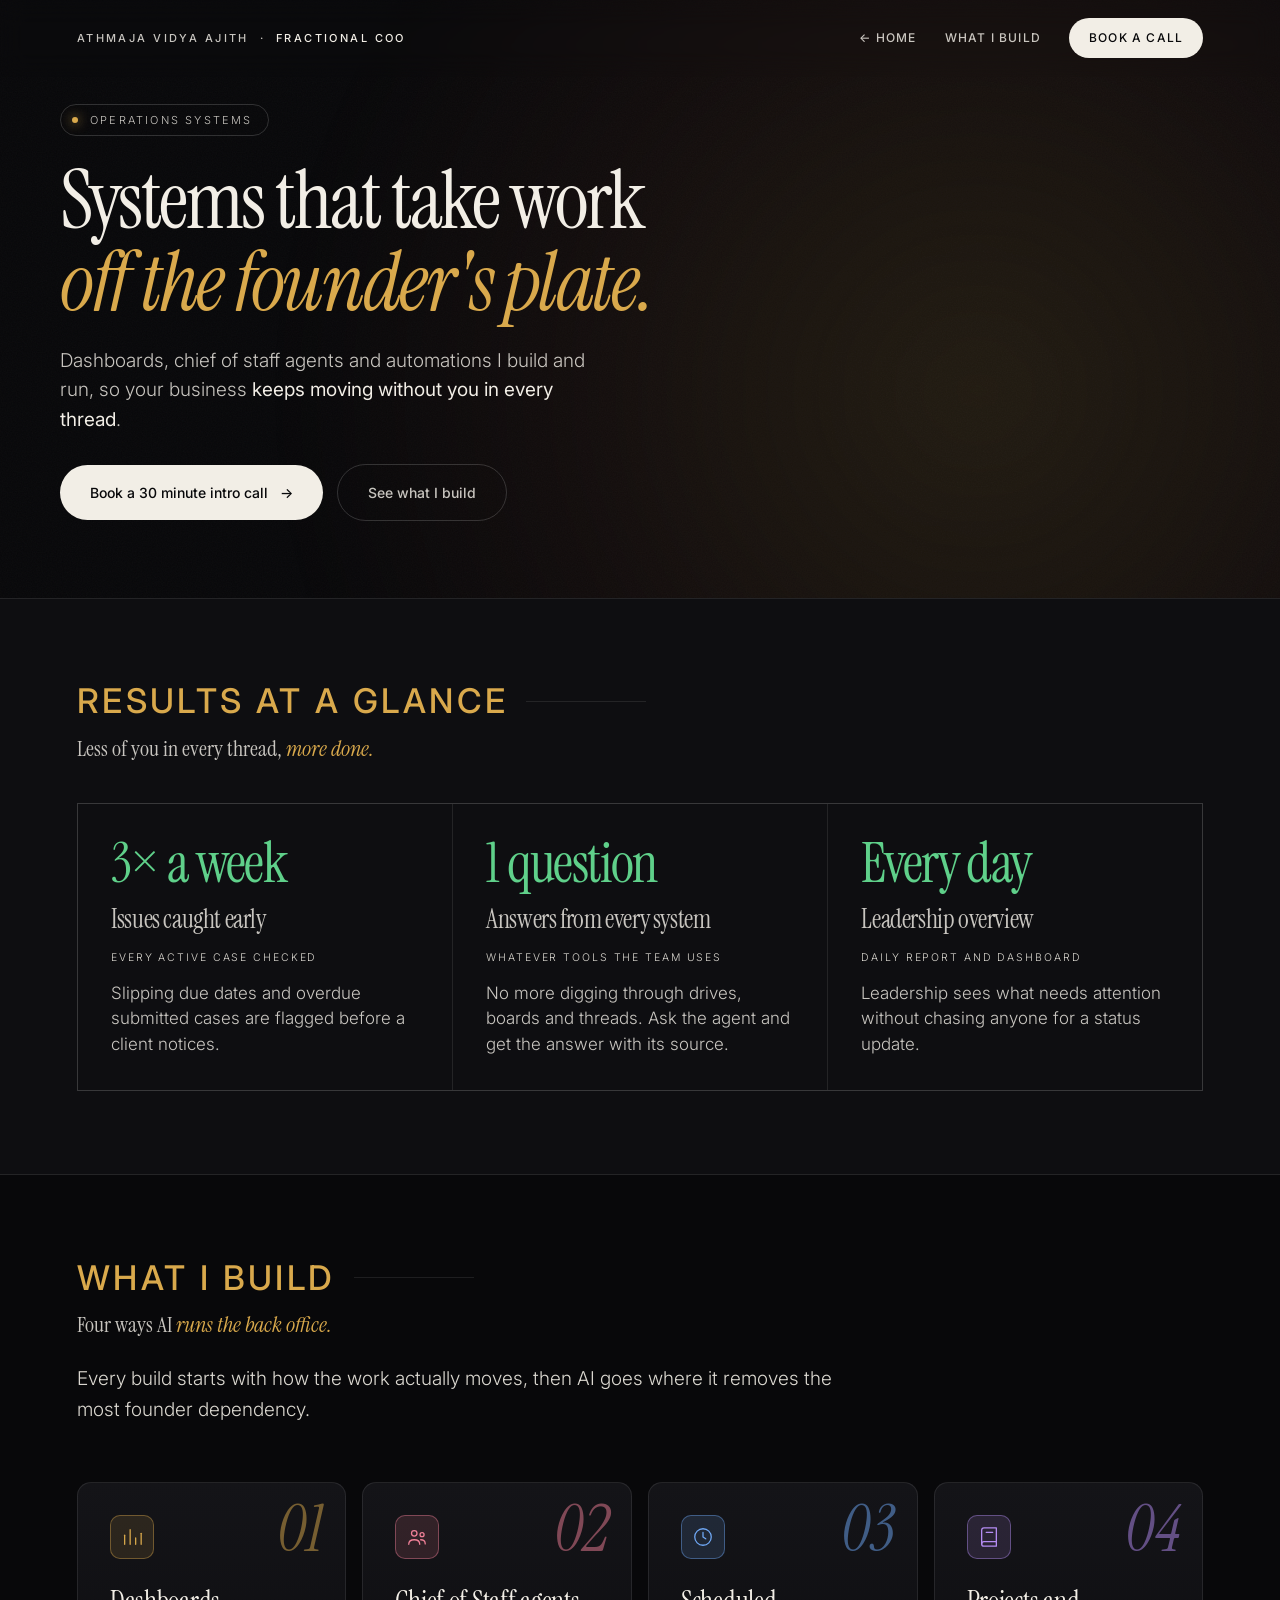
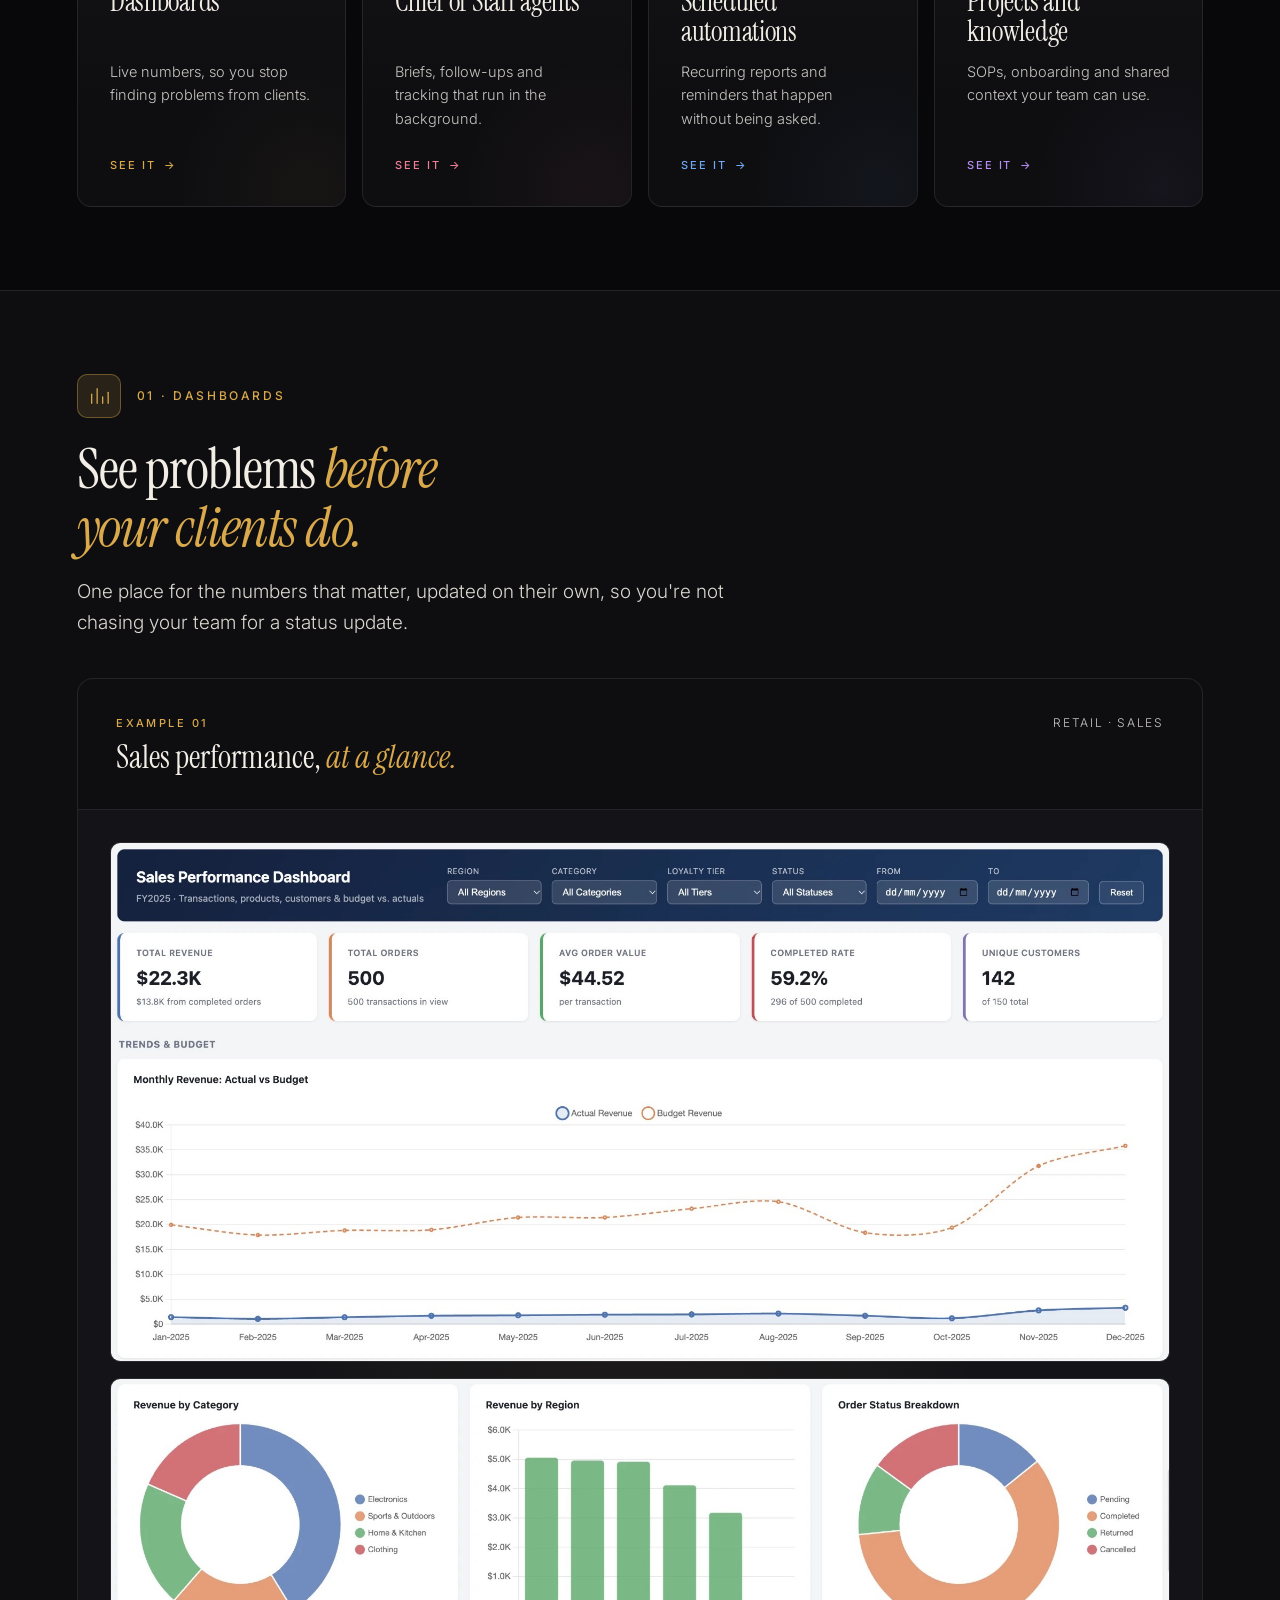
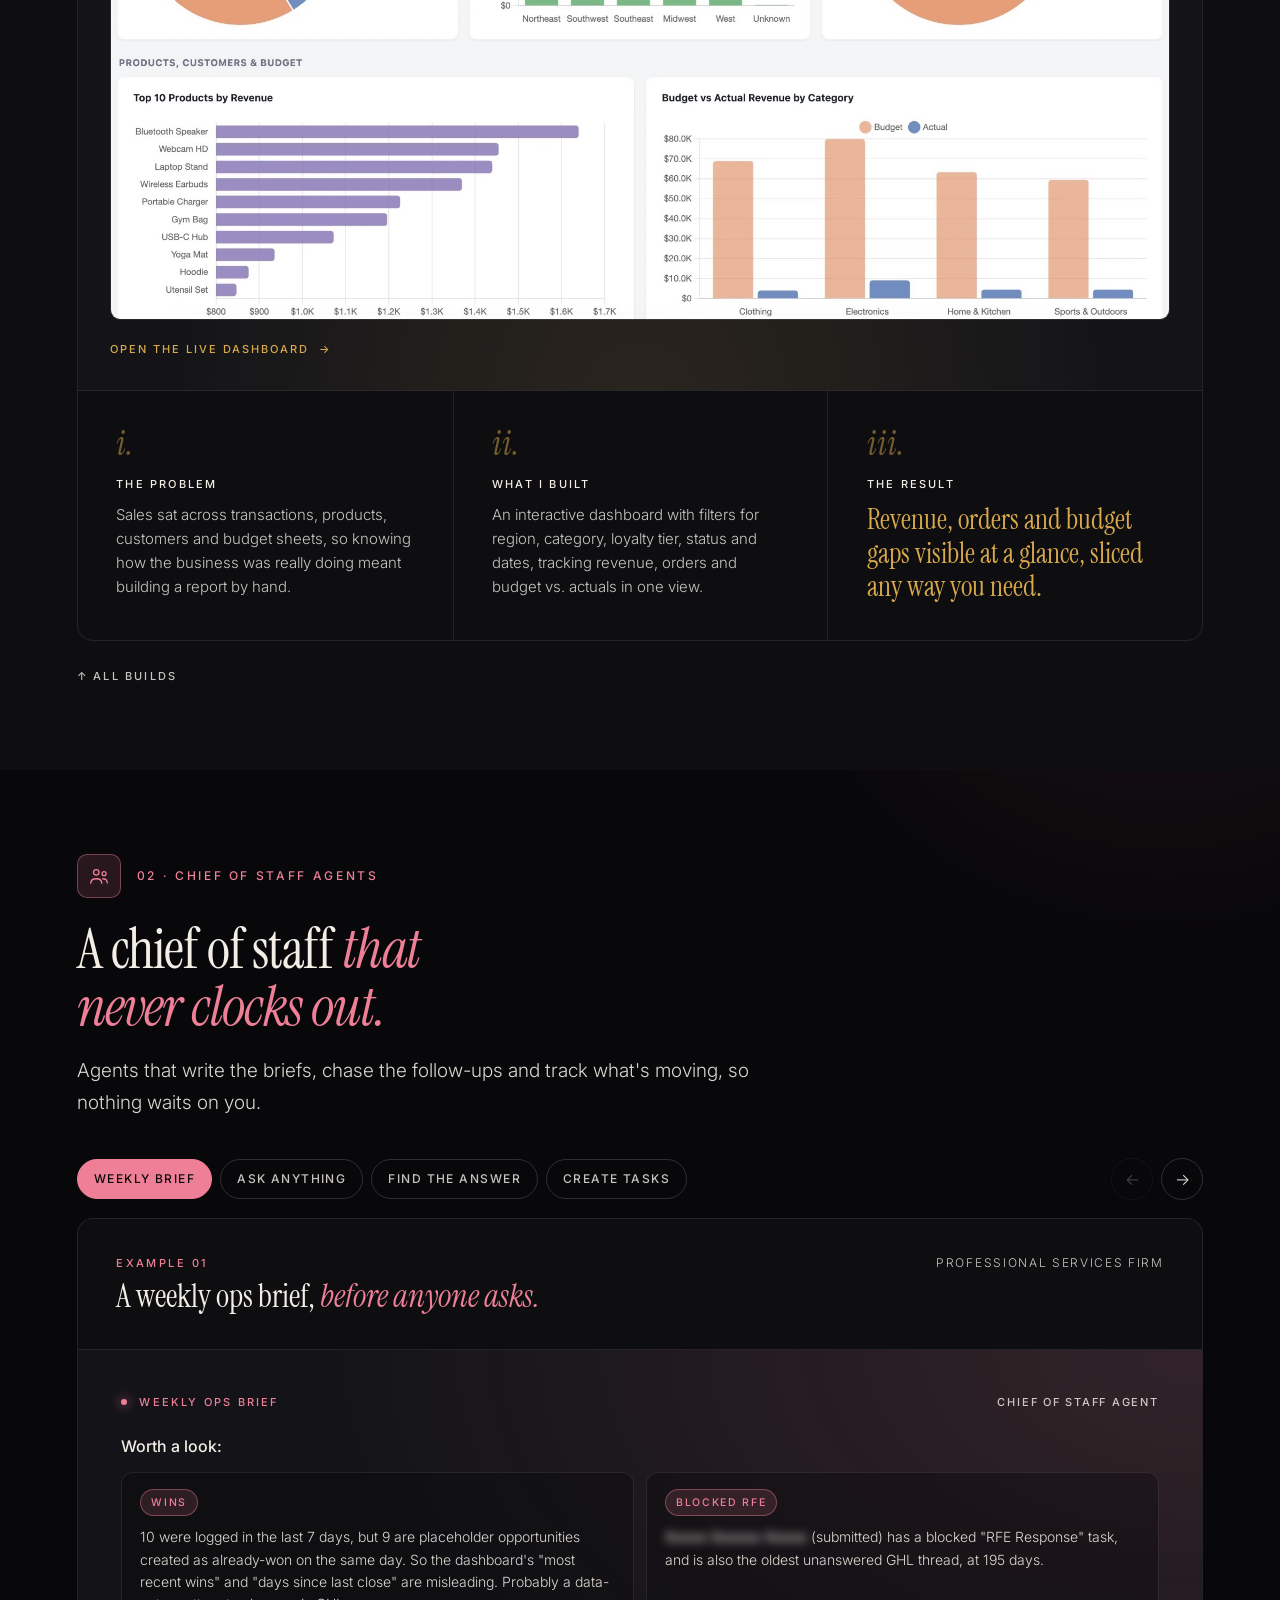
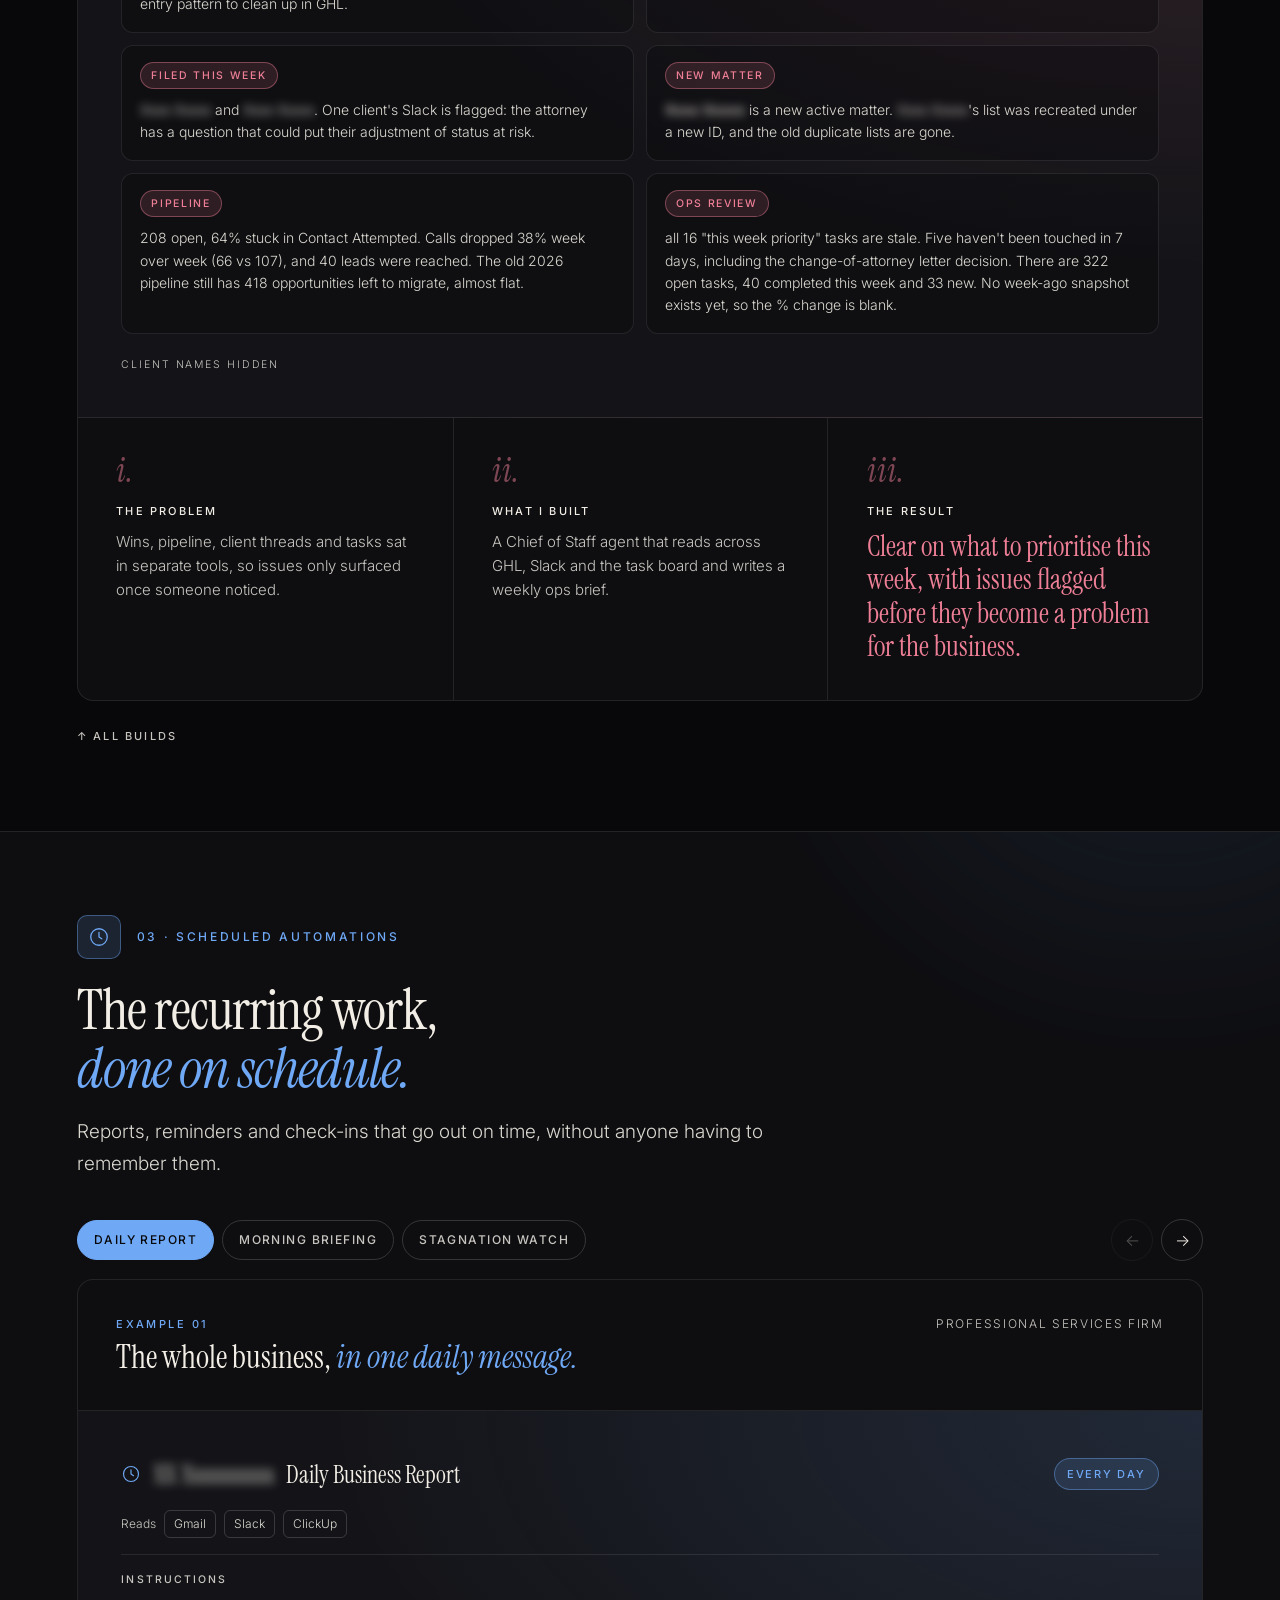
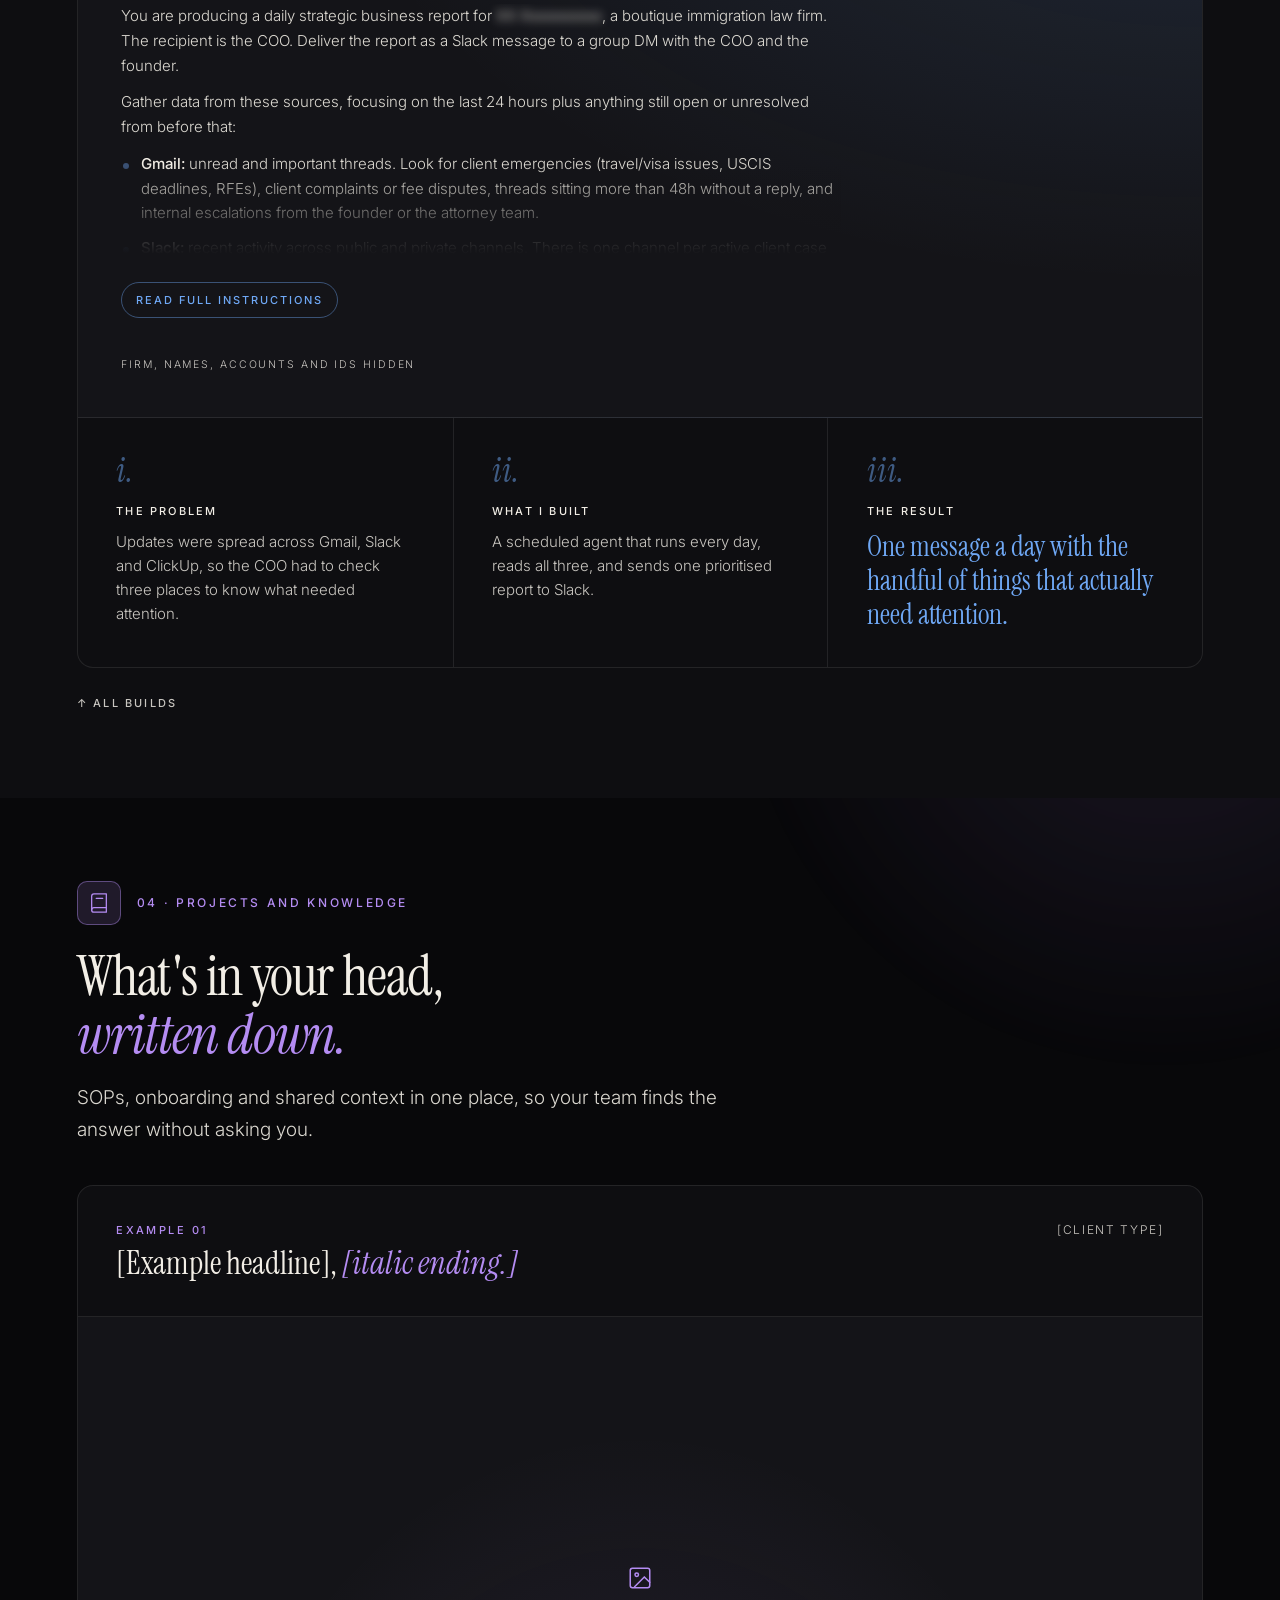
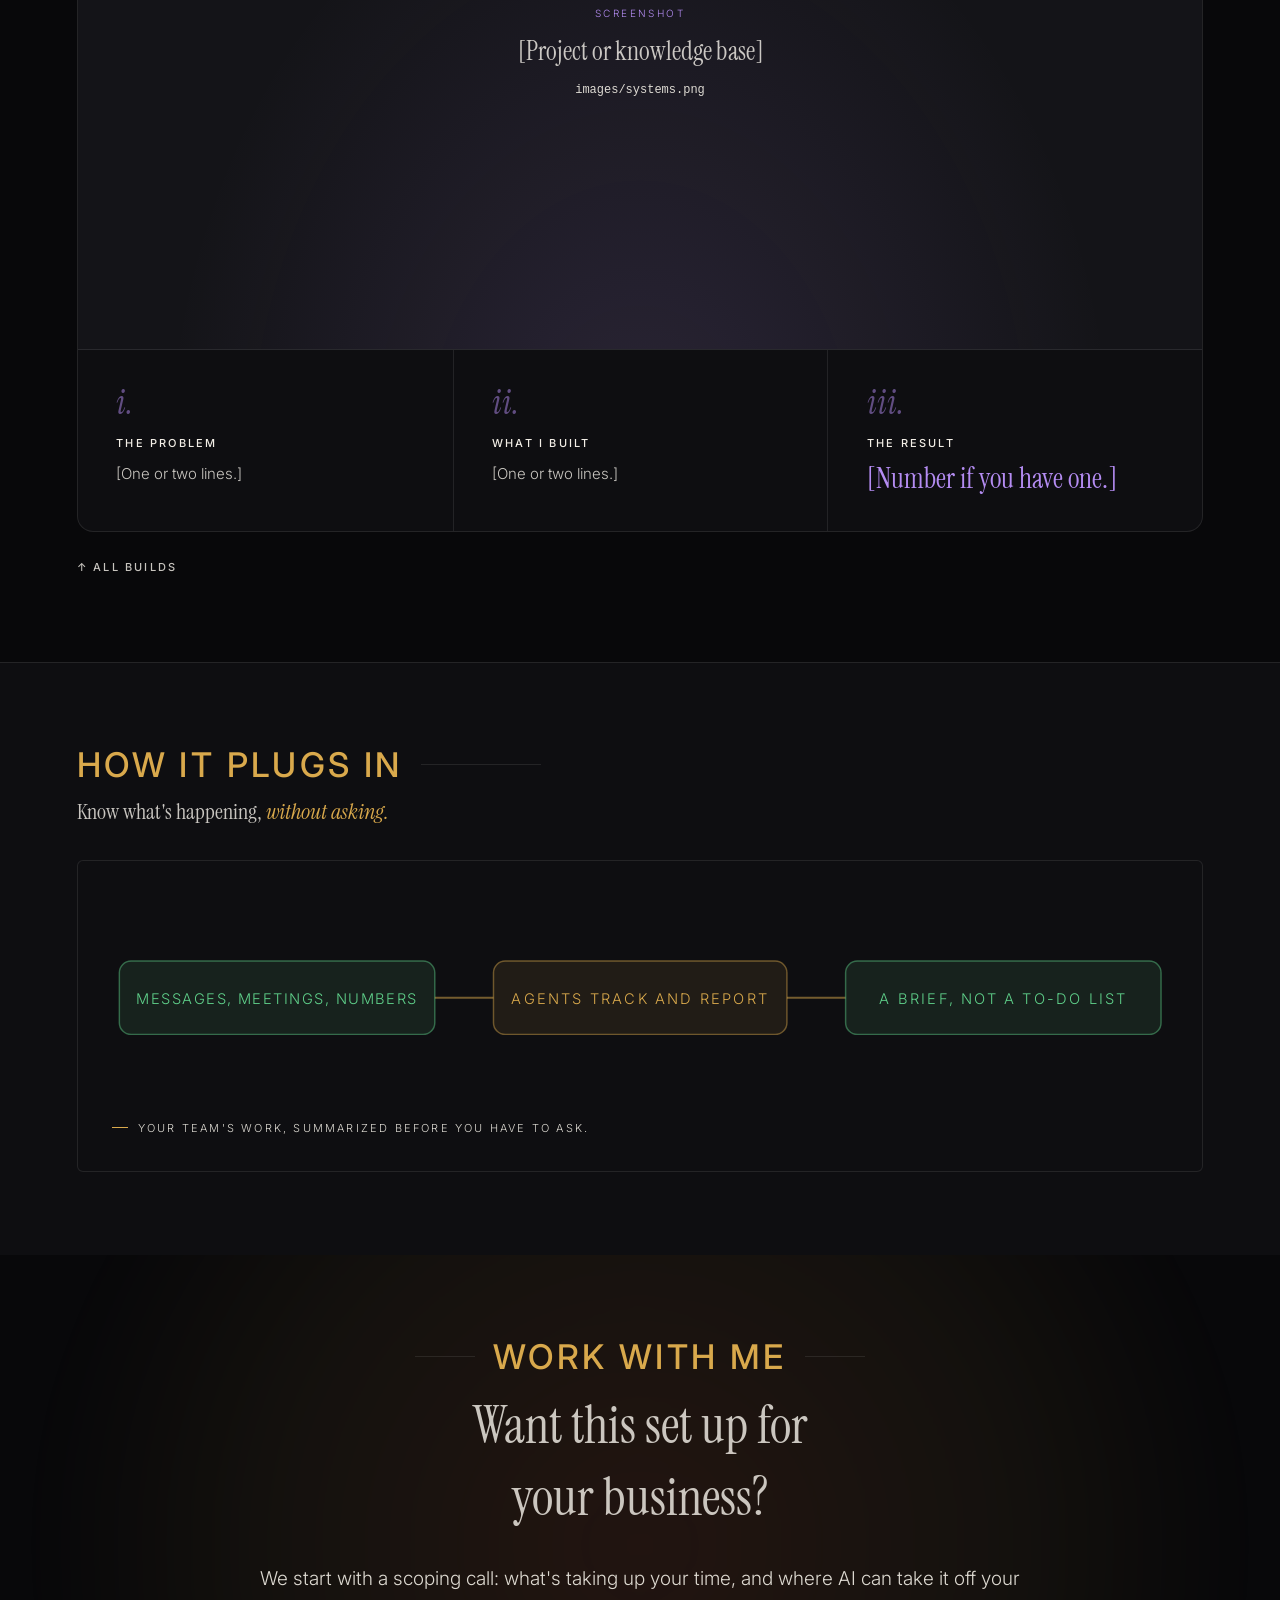
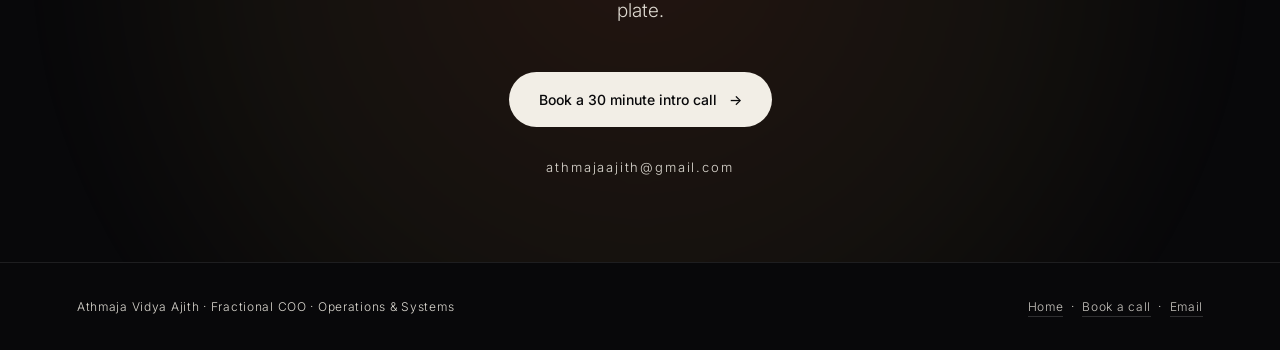
==== commit a2026c1b: "Keep result cards side by side until phone width; make answers card tool-agnostic Co-Authored-By: Cl" ====
--- a/index.html
+++ b/index.html
@@ -10,7 +10,7 @@
 <link rel="preconnect" href="https://fonts.gstatic.com" crossorigin>
 <link href="https://fonts.googleapis.com/css2?family=Instrument+Serif:ital@0;1&family=Inter:wght@300;400;500;600&display=swap" rel="stylesheet">
 <script>document.documentElement.classList.add("js");if("IntersectionObserver" in window)document.documentElement.classList.add("js-rv");</script>
-<link rel="stylesheet" href="styles.css?v=14">
+<link rel="stylesheet" href="styles.css?v=15">
 </head>
 <body>
 
@@ -45,8 +45,8 @@
     <h2 class="rv">Less of you in every thread, <em>more done.</em></h2>
     <div class="rgrid">
       <div class="r rv"><div class="big grn">3&times; a week</div><div class="ttl">Issues caught early</div><div class="sub">Every active case checked</div><p>Slipping due dates and overdue submitted cases are flagged before a client notices.</p></div>
-      <div class="r rv"><div class="big grn">3 tools &rarr; 1</div><div class="ttl">Answers in one question</div><div class="sub">Drive, ClickUp and Slack</div><p>No more digging through folders and threads. Ask the agent and get the answer with its source.</p></div>
-      <div class="r rv"><div class="big grn">Every day</div><div class="ttl">Leadership overview</div><div class="sub">Daily report and live case dashboard</div><p>Leadership sees what needs attention without chasing anyone for a status update.</p></div>
+      <div class="r rv"><div class="big grn">1 question</div><div class="ttl">Answers from every system</div><div class="sub">Whatever tools the team uses</div><p>No more digging through drives, boards and threads. Ask the agent and get the answer with its source.</p></div>
+      <div class="r rv"><div class="big grn">Every day</div><div class="ttl">Leadership overview</div><div class="sub">Daily report and dashboard</div><p>Leadership sees what needs attention without chasing anyone for a status update.</p></div>
     </div>
   </div>
 </section>
--- a/styles.css
+++ b/styles.css
@@ -136,7 +136,6 @@
 @media(max-width:1000px){
   .approach{grid-template-columns:repeat(2,1fr)}
   .split{grid-template-columns:1fr;gap:40px}
-  .rgrid{grid-template-columns:1fr}
 }
 @media(max-width:720px){
   .nav-cta{font-size:10.5px;letter-spacing:.06em;padding:8px 14px}
@@ -292,3 +291,5 @@
 .readmore{display:none}
 .js .readmore{display:inline-flex;align-items:center;gap:8px;align-self:flex-start;margin-top:12px;font:inherit;font-size:11px;font-weight:500;letter-spacing:.18em;text-transform:uppercase;color:var(--acc);background:none;border:1px solid var(--acc-line);border-radius:100px;padding:8px 14px;cursor:pointer;transition:background .3s ease}
 .js .readmore:hover{background:var(--acc-soft)}
+
+@media(max-width:720px){.rgrid{grid-template-columns:1fr}}
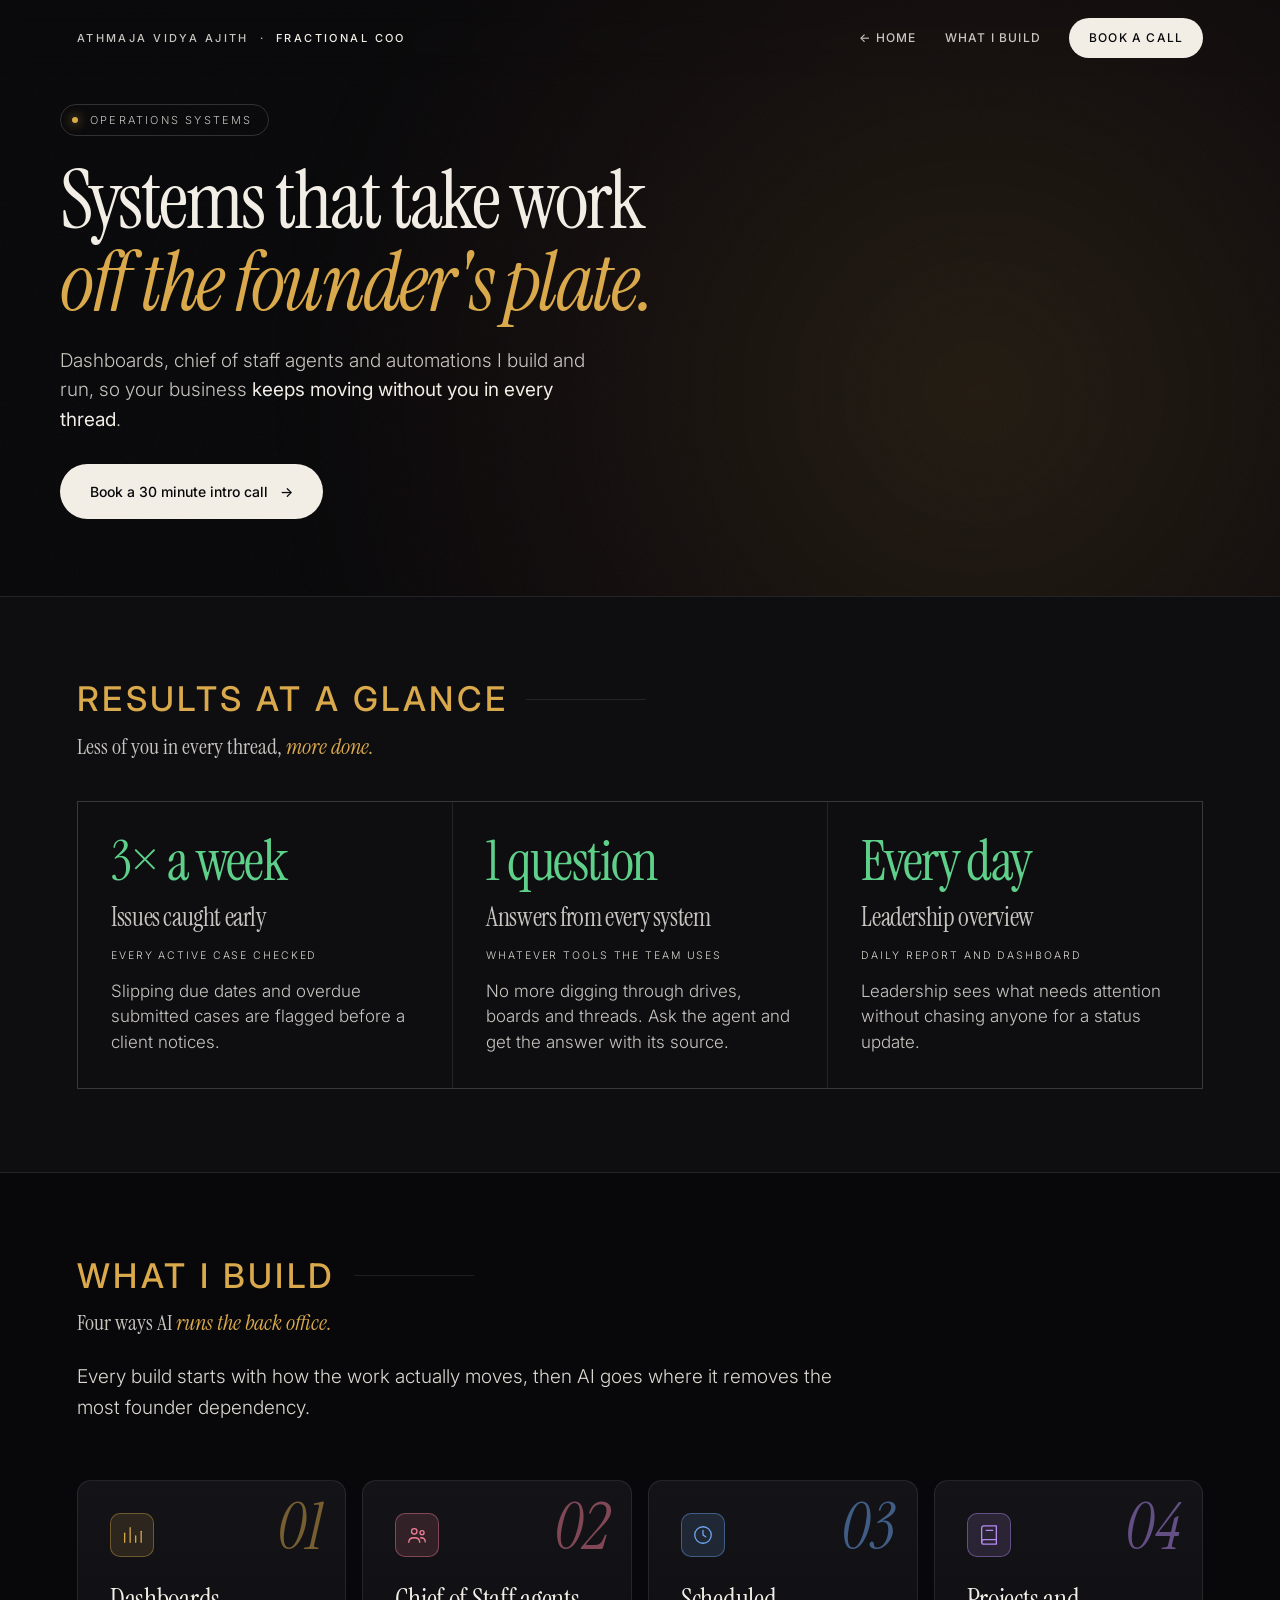
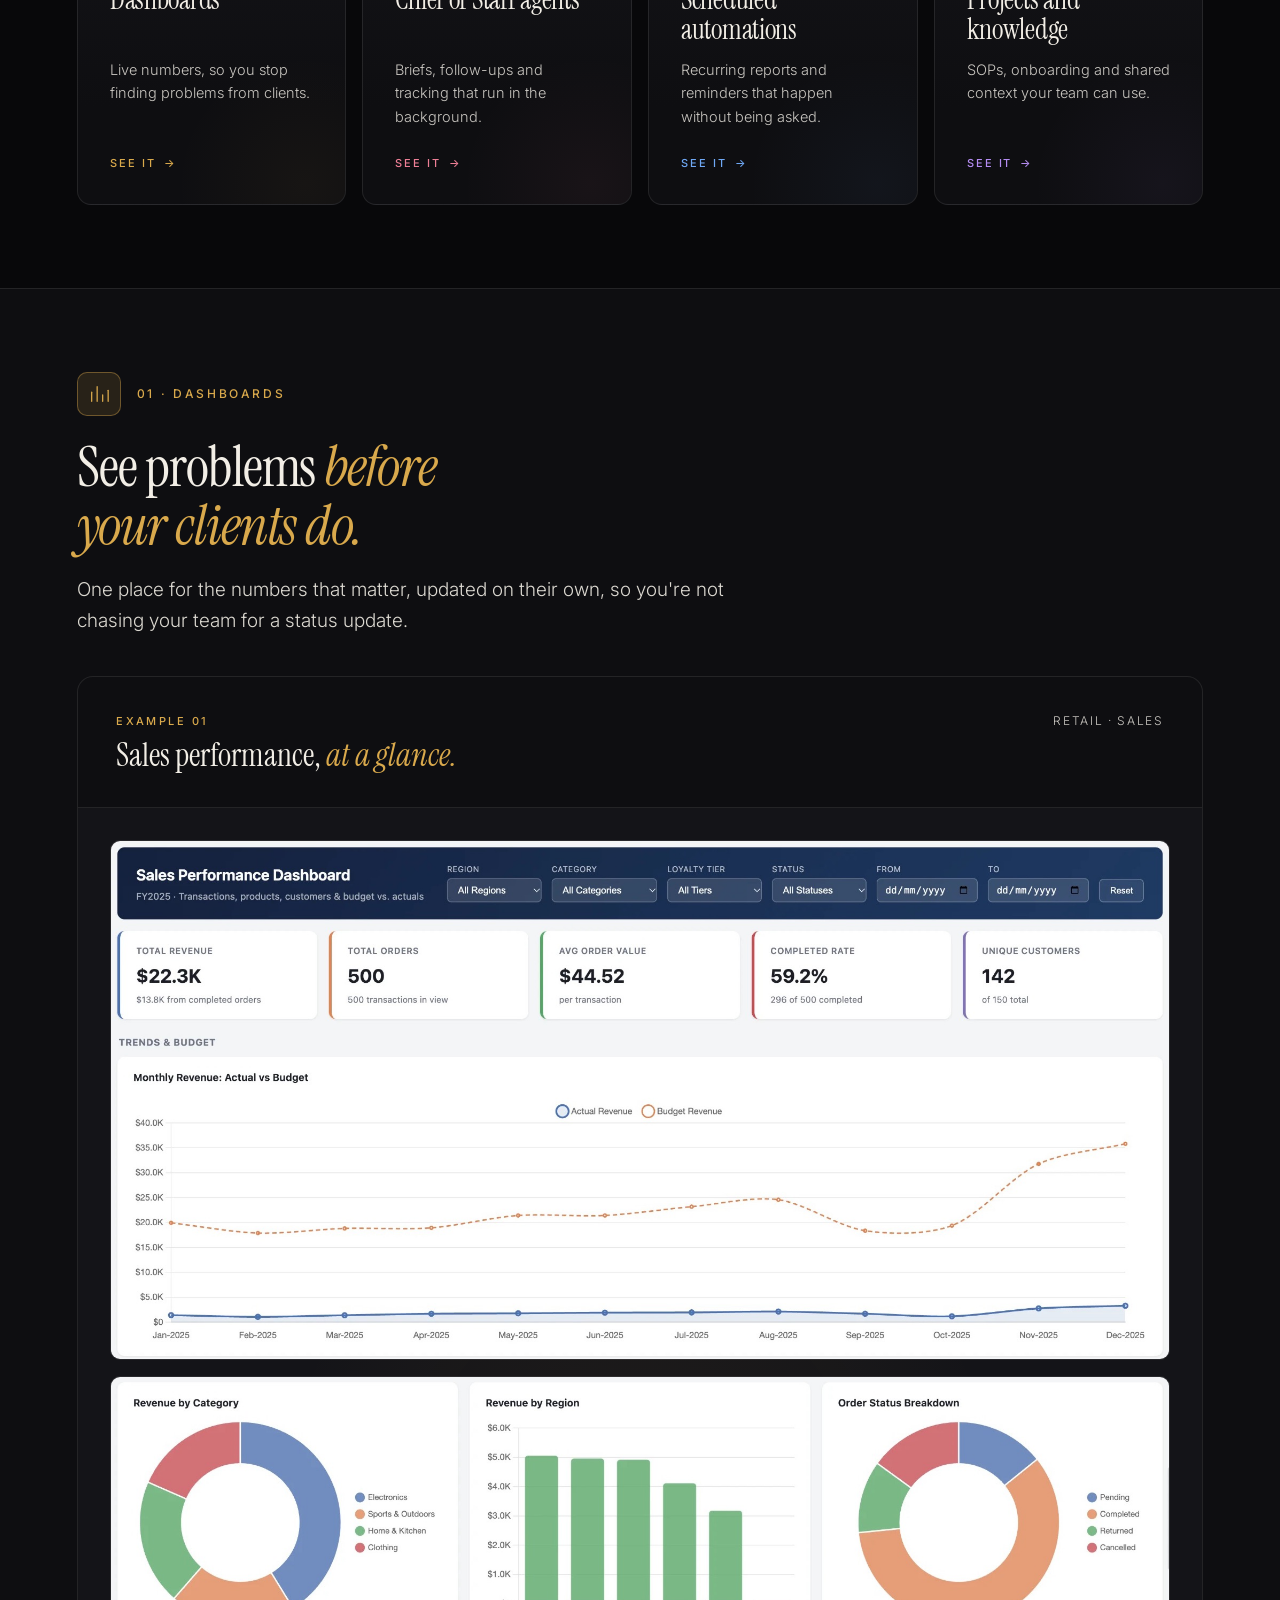
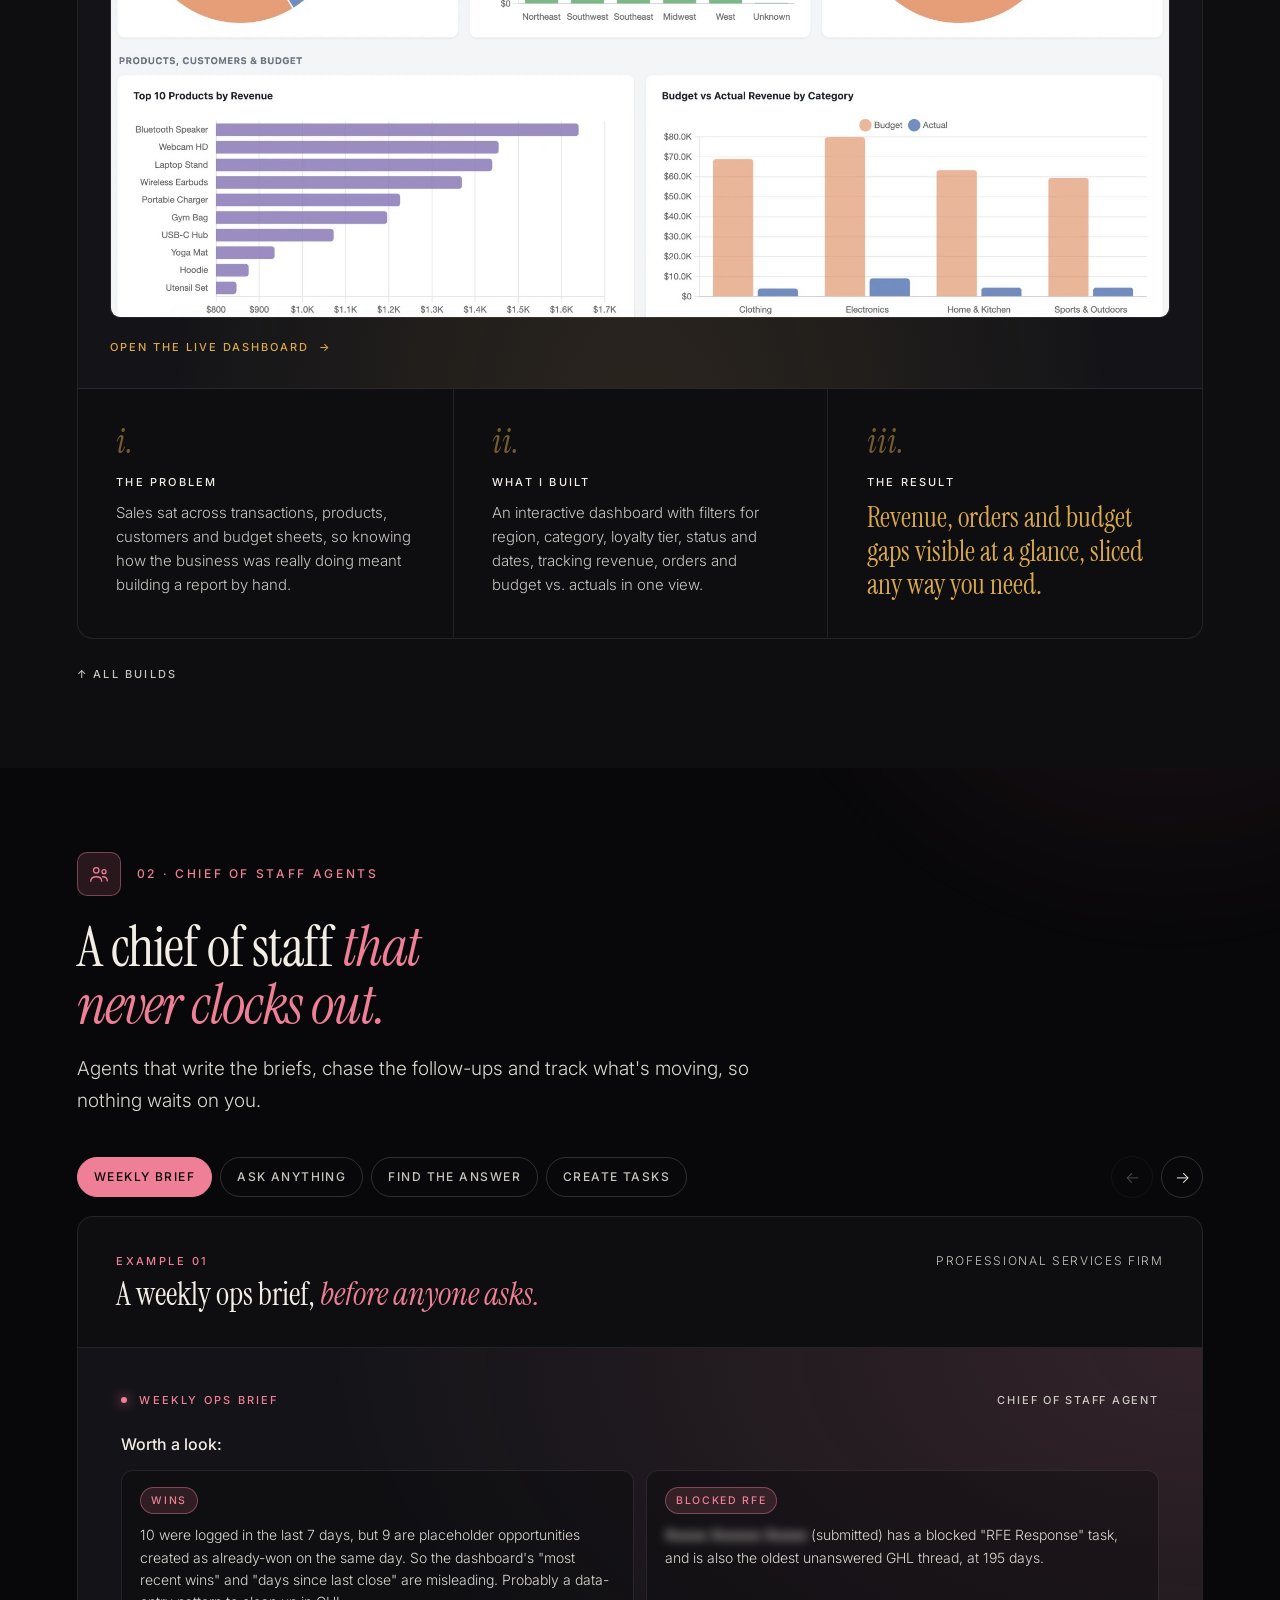
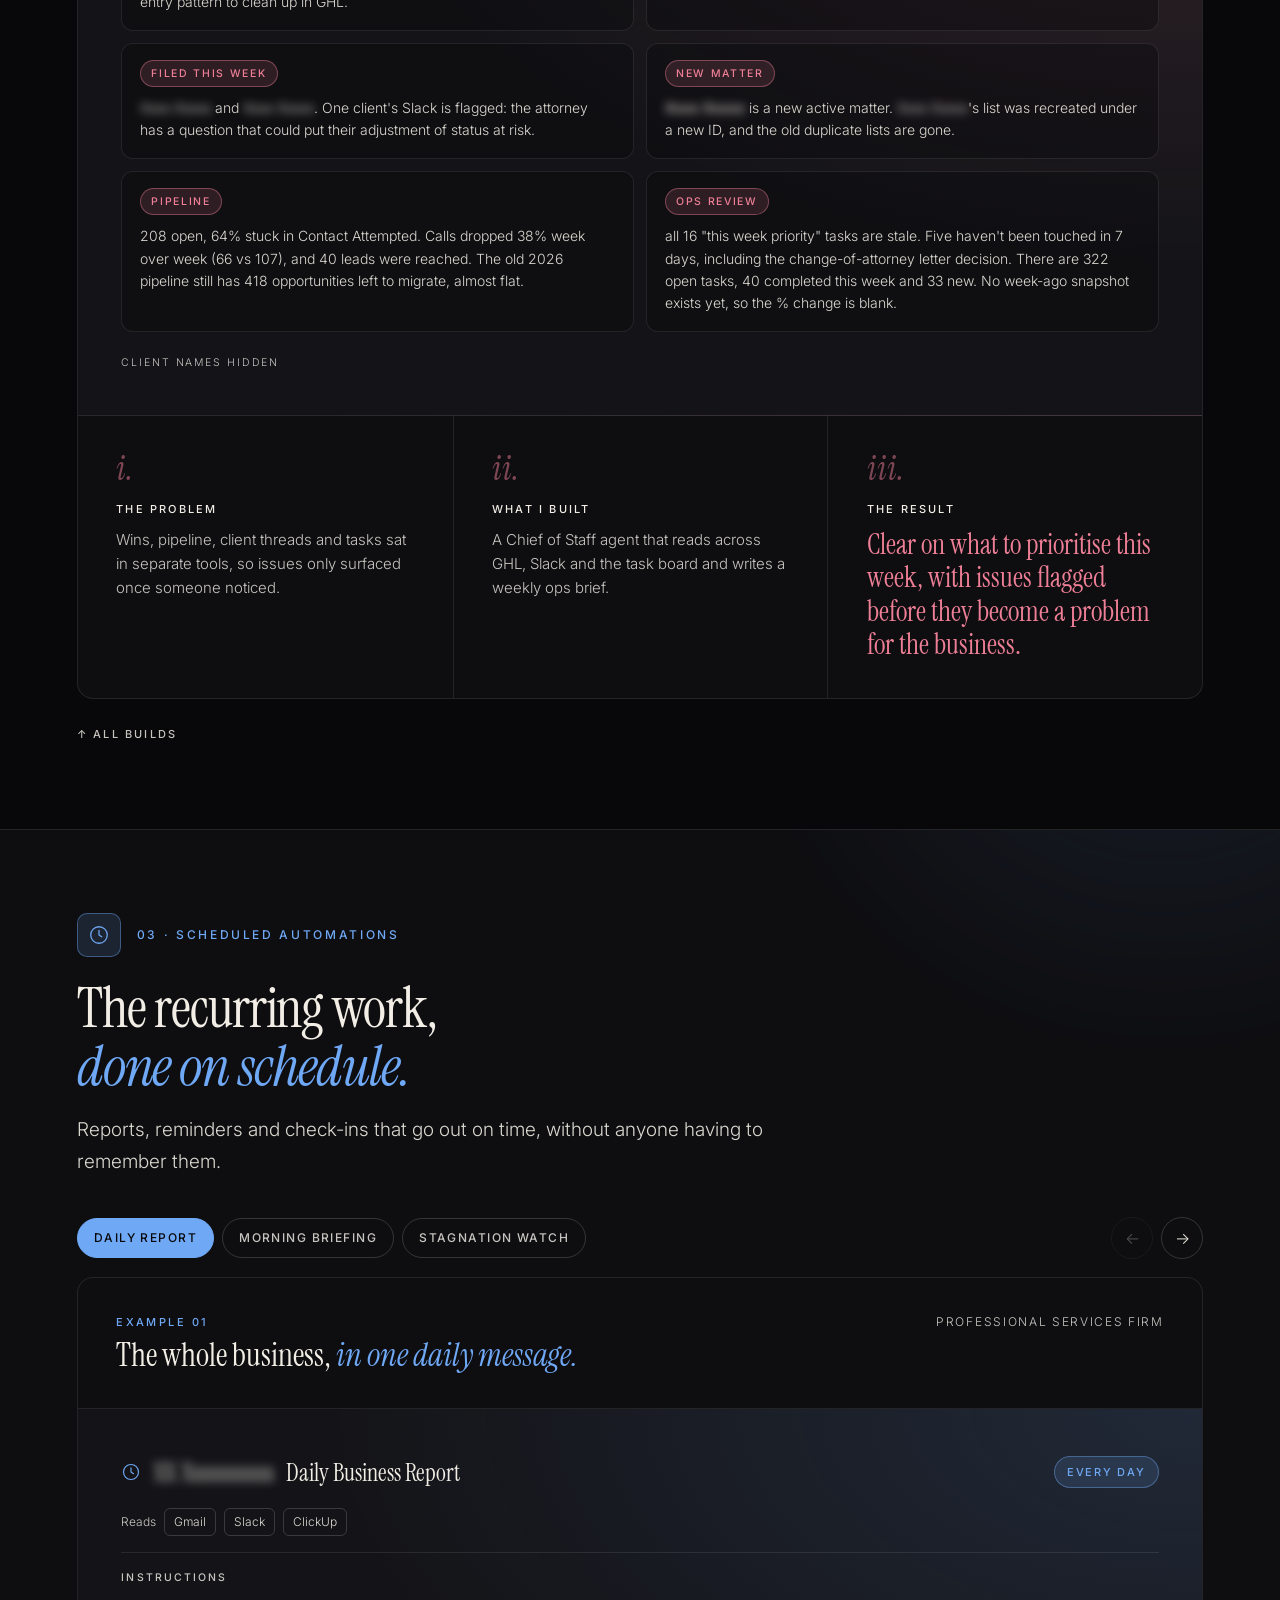
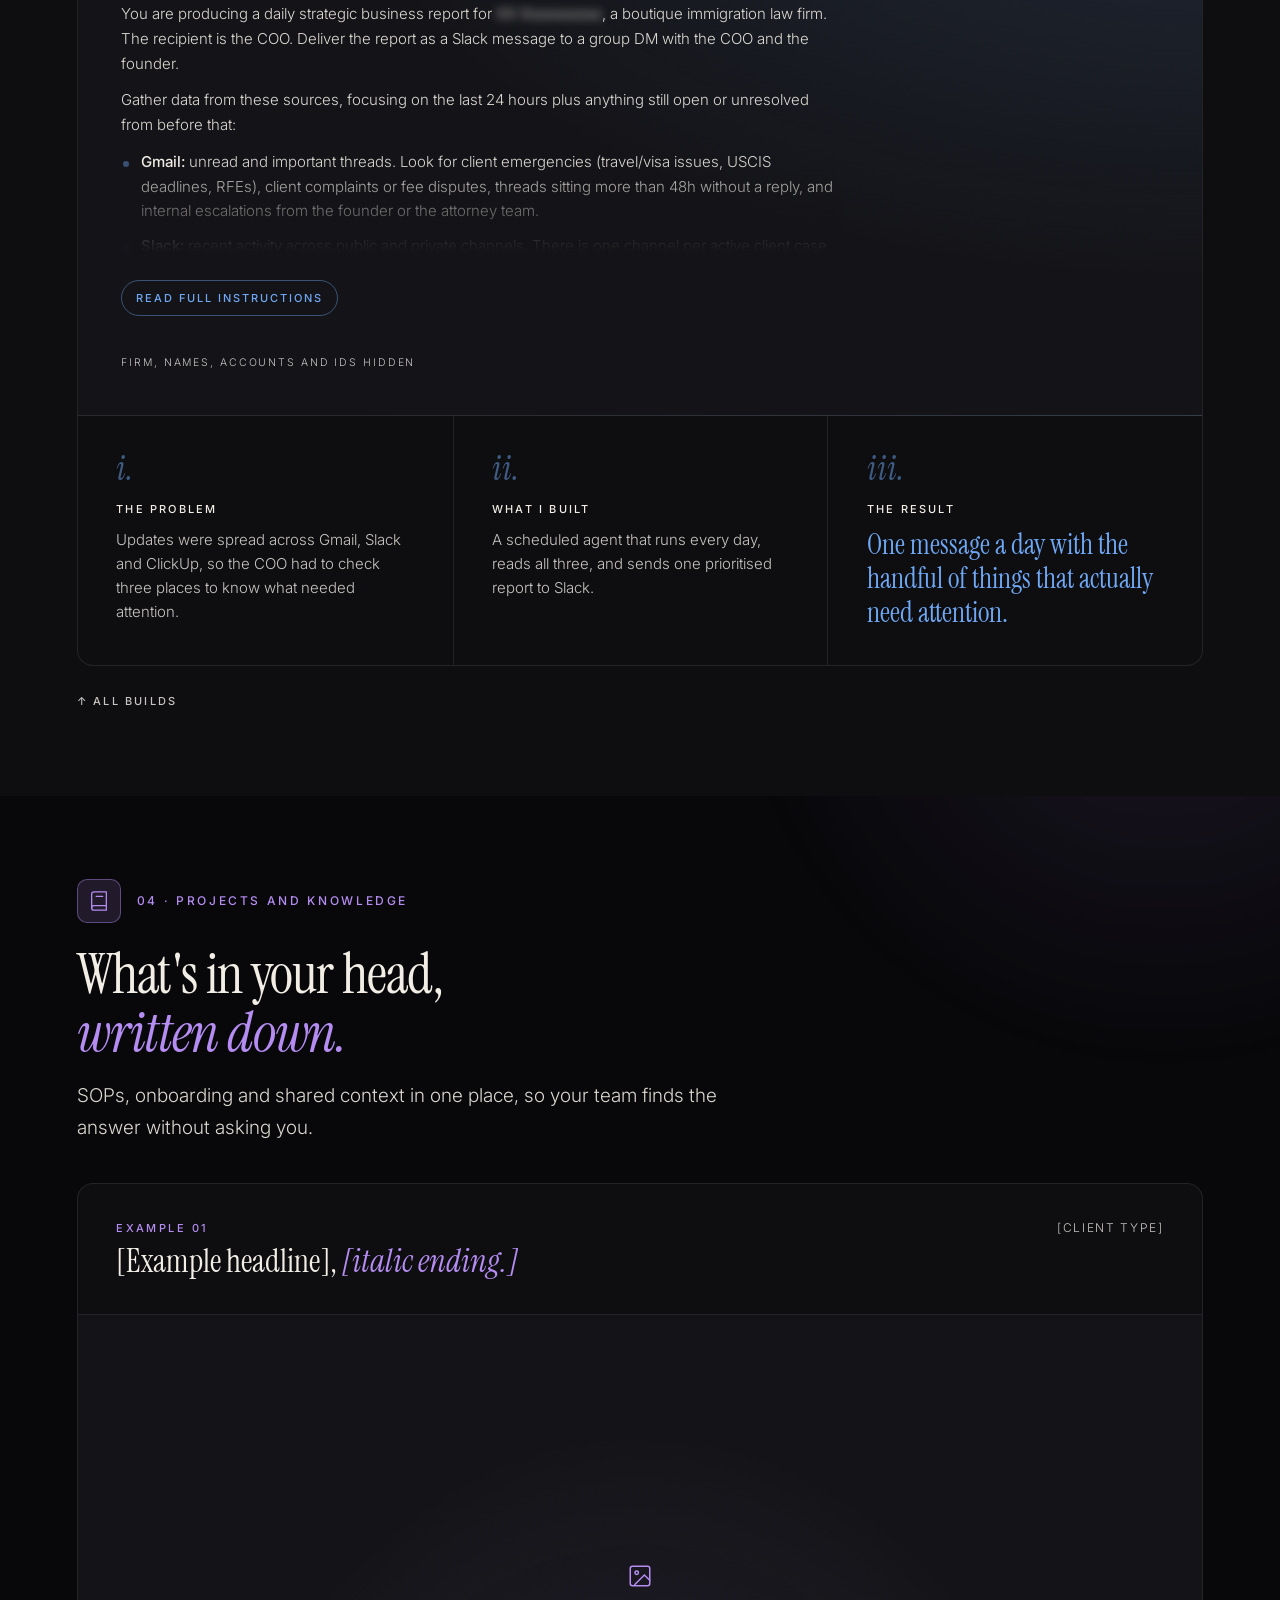
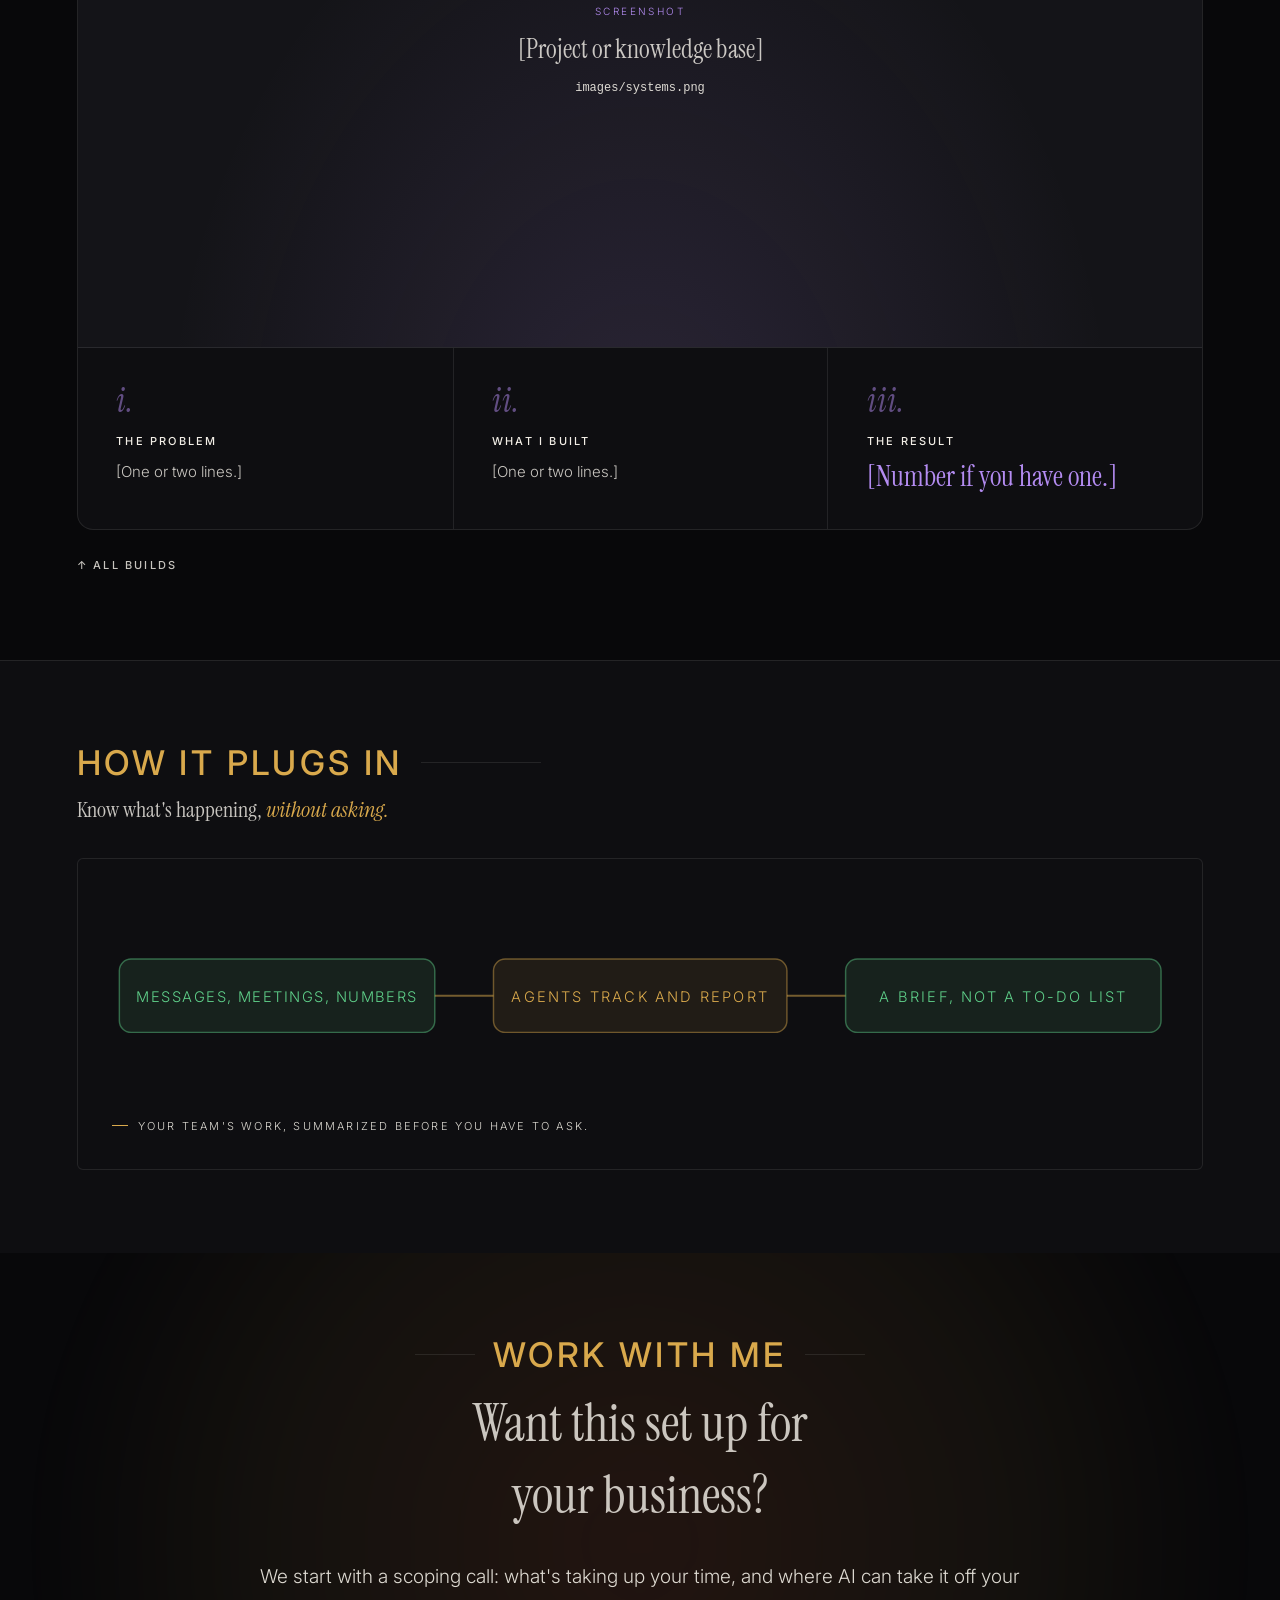
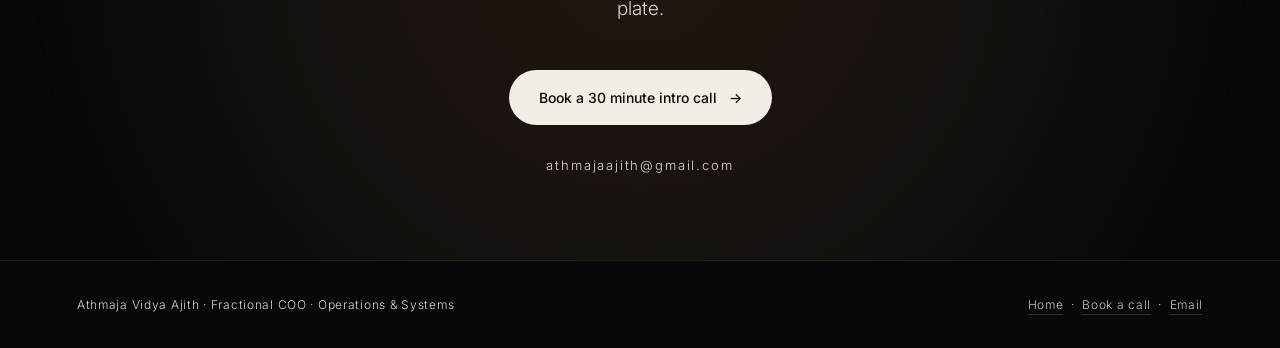
==== commit ba92ba17: "Keep only the booking button under the hero headline Co-Authored-By: Claude Opus 5.5 <noreply@anthro" ====
--- a/index.html
+++ b/index.html
@@ -33,7 +33,6 @@
     <p class="hero-sub rv">Dashboards, chief of staff agents and automations I build and run, so your business <b>keeps moving without you in every thread</b>.</p>
     <div class="hero-actions rv">
       <a class="btn btn-primary" href="https://calendly.com/athmanaajith/30min?month=2026-08" target="_blank" rel="noopener">Book a 30 minute intro call <span class="arw">→</span></a>
-      <a class="btn btn-ghost" href="#builds">See what I build</a>
     </div>
   </div>
 </header>
